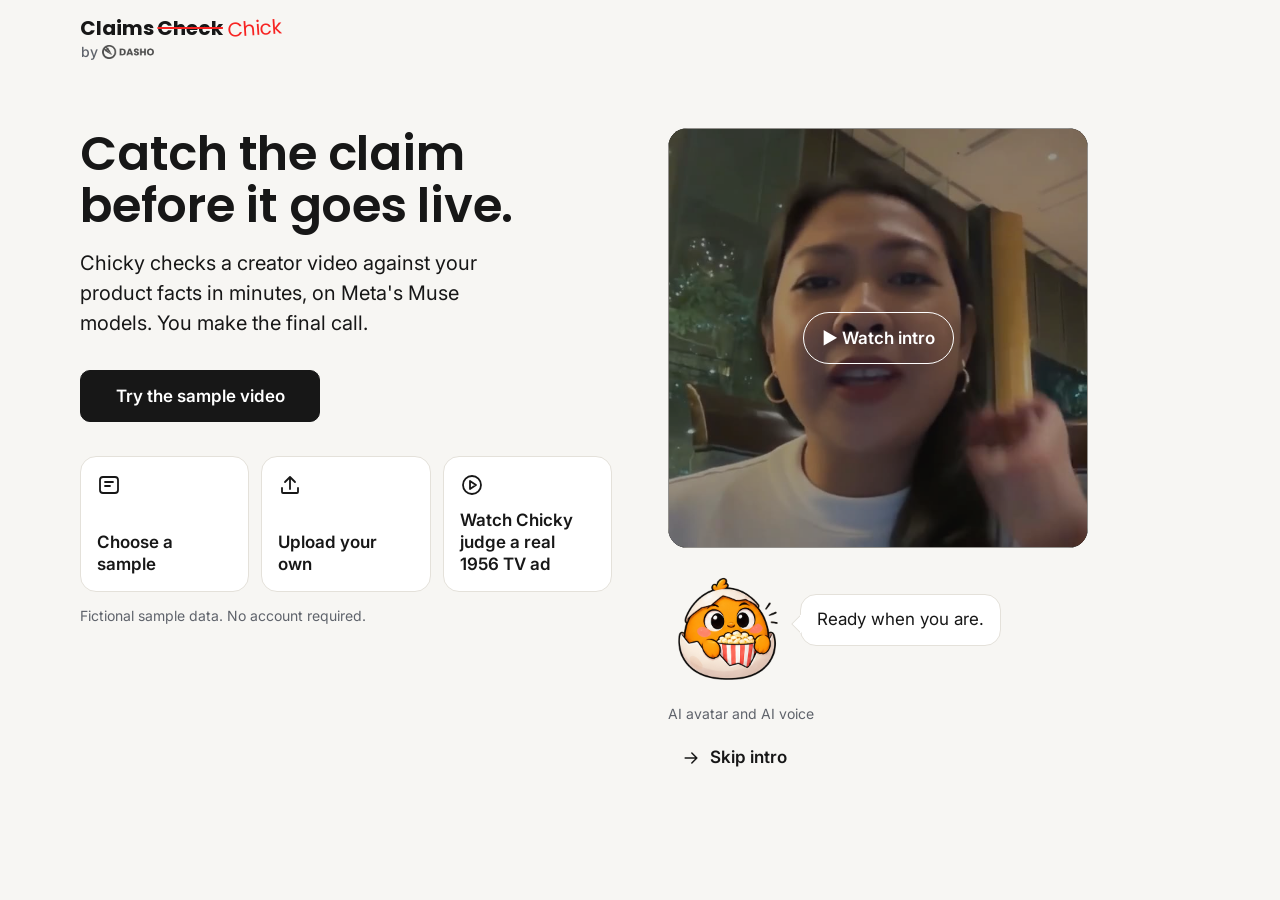
==== static/review.html @ 443e4506 "UI round 7 (trust): per-line Ask for this fix / Keep this line with reason, approve unlocks, disclos" ====
<!doctype html>
<html lang="en">
<head>
<meta charset="utf-8">
<meta name="viewport" content="width=device-width,initial-scale=1">
<link rel="preload" as="image" href="/static/mascot/popcorn.webp">
<link rel="icon" type="image/png" sizes="32x32" href="/static/brand/icon-32.png">
<link rel="apple-touch-icon" sizes="180x180" href="/static/brand/icon-180.png">
<link rel="icon" type="image/png" sizes="512x512" href="/static/brand/icon-512.png">
<link rel="preconnect" href="https://fonts.googleapis.com">
<link rel="preconnect" href="https://fonts.gstatic.com" crossorigin>
<link href="https://fonts.googleapis.com/css2?family=Inter:wght@400;500&family=Poppins:wght@600;700&display=swap" rel="stylesheet">
<script>for (const frame of ['hide-1-jump','hide-2-duck','hide-3-shell','hide-4-peek','prop-magnifier','prop-redcard','prop-facepalm','prop-clipboard','confused','party','stamp-1-windup','stamp-2-slam','popcorn']) { const img = new Image(); img.src = `/static/mascot/${frame}.webp`; }</script>
<title>Claims Check by Dasho</title>
<style>
/*
  Design rules (round 4):
  type 14 / 17 / 22 / 32 / 44 only; paper, ink, blue, red, olive only;
  1px rules are separate elements, never a border on one edge;
  corners 0 to 6px in the legacy shell.
*/
:root{--paper:#F7F6F3;--ink:#171717;--muted:#5F636B;--rule:#E4E1DA;--line:#E4E1DA;--blue:#2f5da8;--red:#F72422;--marker:#F72422;--marker-soft:#FDE8E8;--chick:#FEA214;--chick-soft:#FFF1D6;--pass:#1F8A5B;--pass-soft:#E3F4EC;--olive:#7a8460;--white:#FFFFFF}
*{box-sizing:border-box}
html{-webkit-text-size-adjust:100%}
body{margin:0;background:var(--paper);color:var(--ink);font:400 17px/1.55 Inter,sans-serif;font-variant-numeric:tabular-nums}
h1,h2,h3{font-family:Poppins,sans-serif;font-weight:600;margin:0;letter-spacing:-0.005em}
h1{font-size:34px;line-height:1.1}
h2{font-size:34px;line-height:1.15}
h3{font-size:20px;line-height:1.25}
p{margin:0}
button,input,select,textarea{font:inherit;color:inherit}
.small{font-size:14px}.muted{color:var(--muted)}
.hidden{display:none!important}
.rule{height:1px;background:var(--rule);width:100%}
a,.link{color:var(--blue);background:none;border:0;padding:0;cursor:pointer;text-decoration:underline;text-underline-offset:3px}
.btn{border:1px solid var(--ink);background:var(--ink);color:var(--white);border-radius:12px;padding:8px 20px;cursor:pointer;font-weight:600}
.btn.plain{background:transparent;color:var(--ink)}
.btn.olive{border-color:var(--olive);background:var(--olive)}
.btn:disabled{opacity:.4;cursor:default}
.btn.on{background:var(--olive);border-color:var(--olive);color:var(--white)}
.btn.plain.on{background:var(--ink);border-color:var(--ink)}
input[type=text],textarea,select{width:100%;background:var(--white);border:1px solid var(--rule);border-radius:12px;padding:8px 12px}
input:focus,textarea:focus,select:focus,button:focus-visible{outline:2px solid var(--blue);outline-offset:1px}
label{display:block;font-weight:600;margin-bottom:4px}

.page{max-width:1440px;margin:0 auto;padding:28px 32px 40px}
.masthead{display:flex;align-items:baseline;justify-content:space-between;gap:12px 24px;flex-wrap:wrap}
.masthead .meta{display:flex;gap:20px;align-items:baseline;flex-wrap:wrap}
.status{margin:8px 0 20px}

.grid{display:grid;grid-template-columns:minmax(0,1.2fr) minmax(0,1fr);gap:40px;align-items:start}
.video{position:relative;background:#111;border-radius:16px;overflow:hidden}
.video video{display:block;width:100%;aspect-ratio:var(--ar,16/9);background:#111;object-fit:contain}
.watch-video{position:absolute;z-index:4;inset:0;display:flex;align-items:center;justify-content:center;background:#1119;color:white;font-size:20px}
.lbox{position:absolute;border:2px solid var(--blue);border-radius:12px;opacity:0;transition:opacity .3s;pointer-events:none}
.lbox.on{opacity:1}
.lbox span{position:absolute;left:-2px;bottom:100%;margin-bottom:4px;background:var(--blue);color:var(--white);font-size:14px;padding:1px 8px;border-radius:999px;white-space:nowrap}
.vcol{width:100%;margin:0 auto}
.gallery{display:grid;grid-template-columns:repeat(auto-fill,minmax(160px,1fr));gap:12px}
.gallery figure{margin:0;padding:4px;border:2px solid transparent;border-radius:12px;cursor:pointer}
.gallery figure.on{border-color:var(--blue)}
.gallery img{display:block;width:100%;border-radius:12px}
.gallery figcaption{font-size:14px;color:var(--muted);margin-top:4px}
body.layout-images .m-ruler,body.layout-images #stage{display:none}
.origin{font-size:14px;color:var(--muted)}
.unverified{font-size:14px;color:var(--red);font-weight:600}
body.layout-vertical .grid{grid-template-columns:minmax(0,.4fr) minmax(0,.6fr)}
body.layout-square .grid{grid-template-columns:minmax(0,1fr) minmax(0,1fr)}
body.layout-vertical .vcol,body.layout-square .vcol{max-width:calc(80vh * var(--arn,1.7778))}
.novideo{aspect-ratio:var(--ar,16/9);display:flex;align-items:center;justify-content:center;color:var(--rule);padding:24px;text-align:center}
.watch-layout{display:grid;grid-template-columns:minmax(0,1fr) 230px;gap:36px;align-items:start}
.mascot-name{margin:8px 0 0;font-weight:600;font-size:17px}
.mascot-wrap{position:relative;width:230px;max-width:100%;justify-self:center;text-align:center}
.mascot-wrap .mascot{margin:0 auto}
.mascot{display:block;width:160px;height:160px;object-fit:contain;transform-origin:50% 90%}
.mascot.watching{animation:mascot-bob 2.4s ease-in-out infinite}
.mascot.cur{animation:mascot-lean .65s cubic-bezier(.2,1.5,.4,1) both}
.mascot.worried{animation:mascot-worry .8s ease-in-out both}
.mascot.shocked{animation:mascot-shake .48s ease-in-out both}
.mascot.unsure{animation:mascot-wobble .8s ease-in-out both}
.mascot.happy{animation:mascot-pop .55s cubic-bezier(.2,1.6,.4,1) both}
.mascot.done{animation:mascot-pop .7s cubic-bezier(.2,1.6,.4,1) both}
.mascot.severe{animation:mascot-shell .3s ease-in-out infinite}
@keyframes mascot-bob{50%{transform:translateY(-8px) scale(1.03,.97)}}
@keyframes mascot-lean{0%{transform:translate(0,0) rotate(0) scale(1)}55%{transform:translate(-12px,-8px) rotate(-12deg) scale(1.15,.88)}100%{transform:translate(-7px,-4px) rotate(-8deg) scale(1)}}
@keyframes mascot-worry{0%,100%{transform:scale(1)}35%{transform:scale(1.12,.84) translateY(8px)}65%{transform:scale(.94,1.1) translateY(-5px)}}
@keyframes mascot-shake{0%,100%{transform:translateX(0) rotate(0)}20%{transform:translateX(-13px) rotate(-9deg)}40%{transform:translateX(12px) rotate(8deg)}60%{transform:translateX(-9px) rotate(-6deg)}80%{transform:translateX(6px) rotate(4deg)}}
@keyframes mascot-wobble{0%,100%{transform:rotate(0) scale(1)}25%{transform:rotate(-16deg) scale(1.12,.9)}50%{transform:rotate(13deg) scale(.92,1.1)}75%{transform:rotate(-7deg)}}
@keyframes mascot-pop{0%{transform:scale(.6)}65%{transform:scale(1.15)}100%{transform:scale(1)}}
@keyframes mascot-shell{50%{transform:translateX(5px) rotate(4deg)}}
.bubble{position:static;display:block;width:100%;min-height:76px;margin:0 0 12px;padding:12px 16px;background:var(--white);border:1px solid var(--rule);border-radius:12px;text-align:left;font-size:17px;line-height:24px;cursor:pointer}
.bubble:empty{display:block;visibility:hidden}
.mute{display:block;margin:4px auto 0;padding:0;font-size:14px;background:none;border:0;border-radius:999px;cursor:pointer}
.mascot-caption{font-size:14px;color:var(--muted);margin-top:4px}

/* timecode ruler */
.ruler{position:relative;margin-top:16px;padding-top:36px;user-select:none}
.ticks{position:relative;height:34px;cursor:pointer}
.tick{position:absolute;bottom:0;width:1px;height:8px;background:var(--muted)}
.tick.major{height:14px;background:var(--ink)}
.tick span{position:absolute;bottom:18px;left:0;transform:translateX(-50%);font-size:14px;color:var(--muted)}
.base{position:absolute;left:0;right:0;bottom:0;height:1px;background:var(--ink)}
.pin{position:absolute;top:0;z-index:2;transform:translateX(-50%);display:flex;flex-direction:column;align-items:center;background:none;border:0;padding:0;cursor:pointer}
.pin b{width:24px;height:24px;border-radius:12px;background:var(--blue);color:var(--white);font-size:14px;font-weight:600;display:flex;align-items:center;justify-content:center}
.pin i{width:1px;height:44px;background:var(--blue)}
.pin.red b{background:var(--red)}.pin.red i{background:var(--red)}
.pin.drop{animation:drop .45s ease-out}
@keyframes drop{from{transform:translate(-50%,-18px);opacity:0}to{transform:translate(-50%,0);opacity:1}}
.playhead{position:absolute;top:30px;bottom:0;width:1px;background:var(--ink);pointer-events:none;left:0}
.art{display:block;width:100%;height:54px;object-fit:fill;margin-top:8px;border-radius:12px}
.art.wave{height:40px;margin-top:4px;opacity:.85}

/* event log */
.log{margin-top:36px}
.log h2{font-size:20px;margin-bottom:12px;font-family:Poppins,sans-serif}
.logrow{display:grid;grid-template-columns:72px minmax(0,190px) minmax(0,1fr);gap:16px;padding:8px 0;align-items:baseline}
.logrow.head{color:var(--muted);font-size:14px;padding-top:0}
.logrow .tc{font-variant-numeric:tabular-nums}
.logrow.new{animation:fade .35s ease}
.logrow .guard{color:var(--muted);font-size:14px}
@keyframes fade{from{opacity:0}to{opacity:1}}

/* notes */
.notes h2{margin-bottom:16px}
.note{display:grid;grid-template-columns:34px 64px minmax(0,1fr);gap:4px 12px;padding:20px 0;animation:fade .35s ease}
.note .n{font-family:Poppins,sans-serif;font-size:20px;line-height:1.25}
.note .tc{padding-top:4px}
.note .body{display:flex;flex-direction:column;gap:8px;min-width:0}
.quote{font-family:Poppins,sans-serif;font-size:20px;line-height:1.35}
.label{font-weight:600}
.issue{color:var(--ink)}
.ok-line{color:var(--muted)}
.revs{display:flex;flex-direction:column;gap:12px;margin-top:4px}
.rev .head{font-size:14px;color:var(--muted)}
.struck{color:var(--red);text-decoration:line-through;text-decoration-thickness:1.5px}
.why{font-size:14px;color:var(--red)}
.suggested{display:inline;text-decoration:underline;text-decoration-skip-ink:none;text-decoration-color:var(--olive);text-decoration-thickness:2px;text-underline-offset:5px}
.suggested-tag{font-size:14px;color:var(--olive);font-weight:600;margin-left:12px;white-space:nowrap}
.rev.swap{animation:swap .6s ease}
@keyframes swap{from{opacity:0;transform:translateY(-8px)}to{opacity:1;transform:none}}
.struck.turn{animation:turnred .6s ease}
@keyframes turnred{from{color:var(--ink);text-decoration-color:transparent}to{color:var(--red)}}
.source{font-size:14px;color:var(--muted)}
.source b{color:var(--ink);font-weight:600}
.decide{display:flex;gap:12px;align-items:center;flex-wrap:wrap;margin-top:4px}
.decided{font-size:14px;color:var(--muted)}
.note{position:relative}
.stamp-imprint{position:static;display:block;width:max-content;margin:8px 0 12px 4px;color:var(--marker);font:600 20px/1 Inter,sans-serif;letter-spacing:2px;transform:rotate(-8deg);filter:url(#ink-edge);pointer-events:none}
.stamp-imprint.pop{animation:stamp-land .34s cubic-bezier(.2,1.4,.5,1) both}
@keyframes stamp-land{from{opacity:0;transform:rotate(-8deg) scale(1.45)}to{opacity:1;transform:rotate(-8deg) scale(1)}}
.page.stamp-shake{animation:page-shake .22s ease-out}
@keyframes page-shake{25%{transform:translateX(-3px)}55%{transform:translateX(3px)}80%{transform:translateX(-1px)}}
.approve{position:relative}
.approval-imprint{position:absolute;z-index:3;left:50%;top:50%;transform:translate(-50%,-50%) rotate(-8deg);color:var(--marker);border:3px solid var(--marker);padding:8px 16px;font:700 34px/1.15 Poppins,sans-serif;letter-spacing:3px;filter:url(#ink-edge);pointer-events:none;white-space:nowrap}
.approval-imprint.pop{animation:stamp-land .34s cubic-bezier(.2,1.4,.5,1) both}
.stamp-redcard{animation:mascot-pop .35s ease-out}
@media(prefers-reduced-motion:reduce){.stamp-imprint.pop,.approval-imprint.pop,.page.stamp-shake{animation:none}}

/* approve */
.approve{margin-top:32px;display:grid;grid-template-columns:auto minmax(0,320px) auto minmax(0,1fr);gap:16px;align-items:center}
.approve h3{white-space:nowrap}

/* setup */
.setup{margin-bottom:28px}
.entry{max-width:720px;margin:10vh auto 0;text-align:left}
.entry h1{font-size:34px;line-height:1.12;max-width:560px}
.entry p{max-width:560px;margin:16px 0;color:var(--muted)}
.entry-actions{display:flex;gap:20px;align-items:center;flex-wrap:wrap;margin-top:28px}
.entry .btn{min-height:52px;background:var(--ink);color:#fff;border-color:var(--ink);border-radius:10px;padding:12px 24px}
.sample-list{display:grid;gap:12px;margin:24px 0}
.sample-option{display:flex;justify-content:space-between;gap:12px;align-items:center;text-align:left;padding:16px 16px;background:#fff;border:1px solid var(--line);border-radius:12px;cursor:pointer}
.sample-option[aria-pressed="true"]{border-color:var(--ink)}
.facts{max-width:720px;margin:8vh auto 0}
.facts ul{padding-left:24px;line-height:1.7}
.facts li{margin:8px 0}
.quiet{background:none;border:0;padding:8px 0;text-decoration:underline;cursor:pointer;color:var(--ink)}
body.entry-mode .grid,body.entry-mode #approve-bar,body.entry-mode>.page>.rule{display:none}
body.entry-mode .details{display:none}
@media(max-width:980px){.entry,.facts{margin:6vh auto 0}.entry h1{font-size:34px}}
.setup-grid{display:grid;grid-template-columns:1fr 1fr;gap:12px 20px;margin-top:16px}
.full{grid-column:1/-1}

@media (max-width:980px){
  .page{padding:20px 16px 32px}
  h1{font-size:34px}
  h2{font-size:20px}
  .grid{grid-template-columns:1fr;gap:28px}
  .left,.right{display:contents}
  .m-video{order:1}.m-ruler{order:2}.m-notes{order:3}.m-log{order:4}
  .vcol{display:contents}
  .watch-layout{display:flex;flex-direction:column;gap:8px}
  .mascot-wrap{order:0;width:120px;height:auto}
  .mascot{width:120px;height:120px;margin:auto}
  #stage{order:1;width:100%}
  .mascot-wrap{width:100%;display:grid;grid-template-columns:156px minmax(0,360px);justify-content:start;padding-left:20px;column-gap:16px;align-items:center;text-align:center}
  .mascot-wrap>*{grid-column:1}
  .mascot-wrap .bubble{grid-column:2;grid-row:1 / span 4;margin:0;align-self:center}
  body.layout-vertical .m-video,body.layout-vertical .m-ruler{width:100%;max-width:calc(68vh * var(--arn,1.7778));margin:0 auto}
  .grid{display:flex;flex-direction:column}
  .log{margin-top:0}
  .logrow{grid-template-columns:54px minmax(0,1fr);gap:4px 12px}
  .logrow .detail{grid-column:2}
  .logrow.head{display:none}
  .note{grid-template-columns:28px 52px minmax(0,1fr)}
  .note .body{grid-column:1/-1}
  .quote{font-size:20px}
  .approve{grid-template-columns:1fr}
  .setup-grid{grid-template-columns:1fr}
}
@media (prefers-reduced-motion:reduce){*,*::before,*::after{animation:none!important;transition:none!important}}

/* v4 layout pass (screenshot-verified): DESIGN.md single column, claim stage balance, details only where useful */
#sample-picker:not(.hidden),#facts-screen:not(.hidden){display:block!important;max-width:720px;margin:56px auto 0;grid-template-columns:none!important}
#sample-picker h2,#facts-screen h2{font-size:34px;line-height:1.15;margin:0 0 8px}
#sample-picker>p,#facts-screen>p{font-size:17px;color:var(--muted);margin:0 0 8px}
#sample-picker .sample-list{margin:24px 0}
#sample-picker .entry-actions{display:block!important;margin-top:24px}
#load-sample,#start-check{width:100%;min-height:56px}
#facts-list{margin:16px 0 24px;padding-left:20px;font-size:17px;line-height:1.6}
body:has(#sample-picker:not(.hidden)) #details,body:has(#facts-screen:not(.hidden)) #details,body:has(#welcome:not(.hidden)) #details,body:has(#setup:not(.hidden)) #details{display:none!important}
.claim-stage{grid-template-columns:minmax(0,1.15fr) minmax(0,1fr)!important;gap:40px;max-width:1120px;margin:0 auto}
.claim-stage-content{display:flex;flex-direction:column;align-items:flex-start;gap:12px}
.claim-stage-content #claim-content{width:100%}
.claim-stage-content #details-claim{order:9;margin-top:8px}
.claim-stage-content .stage-actions{order:8}
</style>
<style>
/* Staged review screens */
.flow-screen{max-width:1120px;margin:32px auto 0;min-height:0;font-size:17px;line-height:1.5}
.masthead h1{font-family:Inter,sans-serif;font-size:20px;line-height:1.25;font-weight:700}
.masthead{height:72px;align-items:center}.brand{display:flex;align-items:center;gap:8px;white-space:nowrap}.brand-name{display:flex;align-items:center;gap:4px}.brand-check{text-decoration:line-through;text-decoration-color:var(--flagged);text-decoration-thickness:2px}.brand-chick{font:20px Poppins,sans-serif;color:var(--flagged);display:inline-block;transform:rotate(-4deg)}.brand-byline{font:500 14px/1.4 Inter,sans-serif;color:var(--muted)}
.status{display:none}
.flow-screen h2{font-size:34px;line-height:1.1;margin:0 0 16px}
.flow-screen h3{font-size:20px}.flow-screen .verdict{font-size:48px;font-weight:700;line-height:1.05;max-width:800px}
.flow-screen .quote{font-size:26px;line-height:1.3;margin:16px 0}
.flow-screen .small,.flow-screen label{font-size:14px}
.flow-screen .primary-action,.entry>.btn{min-height:52px;border-radius:12px;margin-top:24px}
.flow-screen .live-step{padding:12px 16px;border:1px solid var(--rule);border-radius:12px;background:var(--white)}
.checking-layout{display:grid;grid-template-columns:minmax(0,1fr) 190px;gap:32px;align-items:start}
.checking-main{min-width:0}.flow-video{max-width:none;margin:16px 0}
.flow-mascot{display:flex;align-items:center;gap:12px;margin:20px 0}.flow-mascot img{width:88px;height:88px;object-fit:contain;flex:none}
.checking-mascot{display:flex;align-items:center;flex-direction:column;gap:8px;min-width:0}
.checking-mascot img{width:112px;height:112px;object-fit:contain}
#flow:not(.hidden)~.details .mascot-wrap{display:none}
.flow-reaction{display:block;max-width:100%;padding:12px 16px;background:var(--white);border:1px solid var(--rule);border-radius:12px;margin:0!important;font-size:17px;line-height:1.35}
.disclosure-proof{display:grid;grid-template-columns:minmax(0,1fr) auto;gap:12px 24px;align-items:center}
.disclosure-proof #disclosure-copy{grid-column:1}
.disclosure-proof #replay-disclosure{grid-column:1;justify-self:start}
.disclosure-proof .flow-stamp{grid-column:2;grid-row:1 / span 2;align-self:center;margin:0 8px}
.entry{max-width:1120px;margin:40px auto 0;text-align:left;display:grid;grid-template-columns:minmax(0,1.05fr) minmax(0,.95fr);grid-template-areas:"copy preview" "actions preview";align-items:center;column-gap:clamp(32px,6vw,88px);row-gap:24px}
.entry>div:first-child{grid-area:copy}
.welcome-logo{display:block;width:160px;max-width:100%;height:auto;margin:0 0 16px}
.entry h1{grid-area:copy;font-size:48px;line-height:1.08;max-width:12ch;margin:16px 0}
.entry p{font-size:20px;max-width:540px;margin:12px 0;color:var(--ink)}
.entry .small{font-size:17px;color:var(--muted)}
.welcome-chicky{display:block;width:120px;height:120px;object-fit:contain;margin:8px 0 0}
.welcome-bubble{display:table!important;padding:12px 16px;background:var(--white);border:1px solid var(--rule);border-radius:12px;margin:0 0 16px!important}
.welcome-preview{grid-area:preview;min-width:0}.welcome-preview .flow-video{margin:0}.welcome-preview .mascot-wrap{width:auto;display:flex;align-items:center;gap:12px;margin-top:12px}
.welcome-preview video{display:block;width:100%;aspect-ratio:16/9;object-fit:cover;border:1px solid var(--rule);border-radius:16px;background:#111}
.welcome-preview .mascot{width:92px;height:92px;flex:none}.welcome-preview .bubble{min-height:0;width:auto;margin:0}
.entry-actions{grid-area:actions;display:flex;gap:16px;align-items:center;flex-wrap:wrap;margin-top:8px}
.welcome-links{display:flex;justify-content:flex-start;gap:20px;flex-wrap:wrap;margin-top:16px}
.welcome-links .quiet{font-size:17px}.flow-screen>.primary-action{display:block;width:auto;min-width:200px;margin-left:0}
.stage-actions{display:flex;align-items:center;gap:16px;flex-wrap:wrap;margin-top:24px;padding:12px 0 calc(12px + env(safe-area-inset-bottom))}
.stage-actions .primary-action{flex:none;min-width:200px;width:auto;margin-top:0}
.source-panel{margin-top:16px;padding:16px;border:1px solid var(--rule);border-radius:12px;background:var(--white)}
.claim-stage{display:grid;grid-template-columns:minmax(0,.9fr) minmax(0,1.1fr);gap:32px;align-items:start}
.play-time{font-size:14px;padding:4px 12px;border:1px solid var(--rule);border-radius:999px;background:var(--white);cursor:pointer}
.claim-label{font-size:14px!important;color:var(--muted);margin:16px 0 0!important}
.suggested{background:var(--pass-soft);padding:2px 5px;text-decoration:none;border-radius:3px}
.result-reveal{animation:result-reveal 280ms ease-out both}
@keyframes result-reveal{from{opacity:0;transform:translateY(10px)}to{opacity:1;transform:none}}
.result-count-chip{display:inline-block;margin-top:8px;padding:4px 12px;border:1px solid var(--rule);border-radius:999px;background:var(--white);opacity:0;animation:fade .2s ease 150ms forwards}
.claim-stage-media{min-width:0}.claim-stage-content{min-width:0}.claim-stage-content .flow-video{margin:0 0 16px}
.disclosure-proof,.decision-card,.result-card{margin:20px 0;padding:24px;border:1px solid var(--rule);border-radius:16px;background:var(--white)}
.flow-stamp{display:inline-flex;margin:16px 0;color:var(--olive);border:2px solid currentColor;border-radius:6px;padding:8px 12px;font-size:17px;font-weight:700;letter-spacing:.08em;transform:rotate(-5deg)}
#approval-imprint-flow{position:static;transform:rotate(-6deg);margin:20px 0;border:3px solid var(--marker);padding:8px 16px;font-size:34px;filter:none}
@media(max-width:760px){.page{padding:20px 20px calc(24px + env(safe-area-inset-bottom))}.brand{align-items:flex-start;flex-direction:column;gap:0}.masthead{height:72px}.flow-screen{margin:0 auto;max-width:100%;padding-bottom:20px}.entry{margin:0 auto;display:flex;flex-direction:column;align-items:stretch;gap:20px}.entry>div:first-child{display:contents}.welcome-logo{order:0;margin:0 auto;width:160px}.entry h1{font-size:34px;max-width:13ch;margin:8px 0;order:2}.entry>div:first-child>.small{order:1}.entry>div:first-child>p:not(.small){order:3}.welcome-preview{order:0;display:contents}.welcome-preview>.flow-video{display:none}.welcome-preview>.flow-mascot{order:1;justify-content:center;width:100%}.welcome-preview>.flow-mascot img{display:none}.welcome-preview>.small{display:none}.entry-actions{display:flex;flex-direction:column;align-items:stretch;order:4}.entry>.btn,.flow-screen .primary-action{width:100%;min-height:52px}.checking-layout,.claim-stage{grid-template-columns:minmax(0,1fr);gap:20px}.checking-layout>.flow-video{grid-row:1}.checking-mascot{grid-row:2;display:flex;flex-direction:row;align-items:center;justify-content:flex-start}.checking-mascot img{width:72px;height:72px;flex:none}.checking-main{display:contents}#live-steps{grid-row:3}.disclosure-proof{grid-template-columns:1fr}.disclosure-proof #disclosure-copy,.disclosure-proof #replay-disclosure,.disclosure-proof .flow-stamp{grid-column:1;grid-row:auto}.disclosure-proof .flow-stamp{justify-self:start;margin:8px 0}.flow-screen .verdict{font-size:34px}.flow-screen .quote{font-size:20px}.stage-actions{position:static;margin:20px 0 0;padding:12px 0}.stage-actions .primary-action{width:100%;min-width:0}.flow-video{margin:12px 0}.flow-mascot img{width:72px;height:72px}}
@media(prefers-reduced-motion:reduce){.flow-screen,.welcome-chicky,.flow-mascot img{animation:none!important;transition:none!important}}
</style>
<link rel="stylesheet" href="/static/design-system.css">
<style>
:root{--paper:#F7F6F3;--ink:#171717;--muted:#5F636B;--rule:#E4E1DA;--white:#fff}
body{font:400 17px/1.55 Inter,sans-serif}h1,h2,h3,.masthead h1{font-family:Poppins,sans-serif;font-weight:700}
.flow-screen,.entry,.facts,.setup{max-width:720px;margin:32px auto 0}.entry{grid-template-columns:minmax(0,1fr) minmax(0,1fr);grid-template-areas:"copy preview" "actions preview"}
.flow-screen h2,.entry h2,.facts h2{font-size:34px;line-height:1.15}.flow-screen h3,.facts h3{font-size:26px}.entry h1{font-size:48px}.flow-screen .verdict{font-size:34px;line-height:1.15;max-width:100%}
body,.flow-screen,.flow-screen p,.entry p,.facts p{font-size:17px}.small,.flow-screen .small,.flow-screen label,.entry .small{font-size:14px;line-height:1.4}
.claim-stage{grid-template-columns:minmax(0,7fr) minmax(0,5fr);gap:24px}.flow-mascot img,.welcome-chicky{width:160px;height:160px}.welcome-preview .mascot-wrap{position:relative;align-items:flex-end;margin-top:-40px;padding-left:92px}.welcome-preview .mascot-wrap .mascot{position:absolute;left:0;bottom:0;width:160px;height:160px;z-index:1}.welcome-preview .mascot-wrap .bubble{margin-left:72px}
.flow-reaction,.bubble,.welcome-bubble{font-size:17px;line-height:1.5;min-width:180px;white-space:normal;overflow-wrap:normal;position:relative}.bubble:after,.flow-reaction:after,.welcome-bubble:after{content:"";position:absolute;left:-8px;top:22px;width:14px;height:14px;background:#fff;border:0;clip-path:polygon(0 0,100% 0,100% 100%);transform:rotate(45deg)}
.btn{min-height:56px;border-radius:999px}.btn.secondary{background:#fff;color:var(--ink);border:1.5px solid var(--ink)}a,.link,.quiet,.suggested{text-decoration:none}.result-count-chip,.chip,.play-time{font-size:14px}
.stage-actions #human-changes{order:0}.stage-actions #human-approve{order:1}#details>summary{width:max-content;min-height:44px;margin:16px auto;color:var(--muted);font-size:14px;cursor:pointer}
input:focus,textarea:focus,select:focus,button:focus-visible{outline:3px solid #FEA214;outline-offset:2px}
@media(max-width:760px){.flow-screen,.entry,.facts,.setup{max-width:100%;margin:0 auto}.entry{display:flex}.entry h1{font-size:34px}.welcome-preview>.flow-video{display:block}.welcome-preview>.flow-mascot{justify-content:flex-start}.welcome-preview>.flow-mascot img{display:block}.welcome-preview .mascot-wrap{margin-top:0;padding-left:0;align-items:center}.welcome-preview .mascot-wrap .mascot{position:static;width:112px;height:112px}.welcome-preview .mascot-wrap .bubble{margin-left:0}.welcome-chicky,.flow-mascot img{width:112px;height:112px}.claim-stage,.checking-layout{grid-template-columns:minmax(0,1fr)}.stage-actions{display:grid;grid-template-columns:1fr}.stage-actions button{width:100%;min-width:0}.page{padding-left:16px;padding-right:16px}}

#welcome:not(.hidden){display:grid!important;grid-template-columns:minmax(0,1fr) minmax(0,1fr);grid-template-areas:"copy preview" "actions preview";gap:24px 56px;max-width:1120px;margin:56px auto 0;align-items:start}
#welcome .welcome-copy{grid-area:copy}#welcome .welcome-preview{grid-area:preview}#welcome .entry-actions{grid-area:actions}
#welcome h1{font-size:48px;line-height:1.08;margin:0 0 16px;max-width:14ch}
#welcome .welcome-copy p:not(.small){font-size:20px;line-height:1.5;max-width:34ch}
.welcome-links{display:grid!important;grid-template-columns:repeat(3,minmax(0,1fr));gap:12px;margin-top:20px}
.welcome-links .option-tile{display:flex;flex-direction:column;align-items:flex-start;justify-content:space-between;gap:12px;min-height:104px;padding:16px;text-align:left;font-size:14px;font-weight:600;line-height:1.3;border:1px solid var(--line,#E4E1DA);border-radius:16px;background:#fff;cursor:pointer}
.welcome-links .option-tile:hover{border-color:#171717}
.welcome-links .option-tile svg{width:24px;height:24px}
.welcome-links #intro-watch{grid-column:1/-1;justify-self:start}
@media(max-width:760px){#welcome:not(.hidden){grid-template-columns:minmax(0,1fr);grid-template-areas:"copy" "preview" "actions";gap:20px;margin-top:24px}#welcome h1{font-size:34px}.welcome-links{grid-template-columns:minmax(0,1fr)}.welcome-links .option-tile{flex-direction:row;align-items:center;justify-content:flex-start;min-height:56px}}

#claim-screen:not(.hidden){max-width:1120px!important}
.claim-stage{grid-template-columns:minmax(0,7fr) minmax(0,5fr)!important;gap:48px!important}
.claim-stage-content .quote,#claim-content .quote{font-size:20px!important;font-weight:600!important;line-height:1.4!important}
#welcome h1,.flow-screen h2,#sample-picker h2,#facts-screen h2{text-wrap:balance}
#welcome .welcome-preview{position:relative;display:flex!important;flex-direction:column;align-items:flex-start;gap:16px}
#welcome.intro-mode #welcome-video{width:420px;max-width:100%;aspect-ratio:1/1;height:auto!important;border-radius:20px;overflow:hidden;background:#171717}
#welcome #intro-video{width:100%!important;height:100%!important;object-fit:cover}
#welcome .intro-mascot{position:static!important;display:flex!important;flex-direction:row!important;align-items:center;gap:12px;margin:0!important;padding:0!important;transform:none!important}
#welcome .intro-mascot .mascot{position:static!important;width:120px!important;height:120px!important}
#welcome .intro-mascot .bubble{margin:0!important}
#welcome:not(.intro-mode) .welcome-preview{align-self:center;align-items:center;justify-content:center;min-height:320px}
#welcome:not(.intro-mode) .intro-mascot .mascot{width:180px!important;height:180px!important}
.welcome-links .option-tile{font-size:17px!important;min-height:112px!important}
#facts-screen #start-check+p{margin-top:12px}
@media(max-width:760px){#welcome.intro-mode #welcome-video{width:100%}#welcome:not(.intro-mode) .welcome-preview{min-height:0}#welcome .intro-mascot .mascot,#welcome:not(.intro-mode) .intro-mascot .mascot{width:112px!important;height:112px!important}.claim-stage{grid-template-columns:minmax(0,1fr)!important;gap:24px!important}}

#welcome:not(.hidden){grid-template-rows:auto 1fr;align-content:start}
#welcome .entry-actions{align-self:start;margin-top:8px}
#welcome .welcome-preview>*{margin-top:0!important;margin-bottom:0!important}
#welcome .welcome-preview{gap:12px!important}

#checking-screen:not(.hidden){max-width:1120px!important}
.checking-layout{grid-template-columns:minmax(0,1fr) 300px!important;gap:40px!important;align-items:start}
.checking-layout .mascot-wrap,.checking-layout .checking-mascot{display:flex!important;flex-direction:column!important;align-items:flex-start!important;gap:12px;position:static!important}
.checking-layout .bubble{min-width:180px;max-width:280px;white-space:normal}
#live-steps{grid-column:1/-1}
.chip,.count-chip,#result-counts span{font-size:14px!important}
@media(max-width:760px){.checking-layout{grid-template-columns:minmax(0,1fr)!important}.checking-layout .mascot-wrap,.checking-layout .checking-mascot{flex-direction:row!important;align-items:center!important}}

#play-claim,.play-time{min-height:44px;padding:0 16px;display:inline-flex;align-items:center}

.masthead{display:flex!important;flex-wrap:nowrap!important;align-items:center!important;justify-content:space-between!important;height:auto!important;min-height:72px;gap:12px!important}
.masthead .brand{display:flex!important;flex-direction:row!important;align-items:center!important;flex-wrap:nowrap!important;gap:8px!important;margin:0;min-width:0}
.masthead .brand-byline{display:inline-flex!important;align-items:center;gap:4px;white-space:nowrap}
.masthead #new-check{position:static!important;flex:none;min-height:44px}
@media(max-width:760px){.masthead .brand-name{font-size:17px}.masthead .brand-byline{font-size:14px}.masthead .brand-dasho{width:44px;height:auto}}



.masthead .brand{flex-direction:column!important;align-items:flex-start!important;gap:2px!important}
.masthead .brand-byline{font-size:14px;line-height:1;color:var(--muted,#5F636B);padding-left:1px}
.masthead #new-check{display:inline-flex;align-items:center;justify-content:center;padding:0 20px!important;font-size:14px!important;font-weight:600}

#result-card:not(.hidden){display:grid;grid-template-columns:240px minmax(0,1fr);gap:24px;align-items:start;background:#fff;border:1px solid var(--line);border-radius:20px;padding:20px;margin:16px 0 24px}
#result-thumb{width:240px;height:135px;border-radius:12px;display:block}
.flag-list{list-style:none;margin:8px 0 0;padding:0;display:grid;gap:12px}
.flag-list li{display:flex;gap:12px;align-items:baseline;font-size:17px;line-height:1.4}
.flag-time{font-size:14px;font-weight:600;color:var(--muted);min-width:44px}
.flag-quote{color:var(--marker);text-decoration:line-through;text-decoration-thickness:2px}
.claim-reason{font-size:17px;line-height:1.5;margin:0 0 8px}
.claim-label{font-size:14px!important;font-weight:600;color:var(--muted);margin:12px 0 4px!important}
#done-screen #share-verdict{margin-top:12px}
.checking-layout{grid-template-columns:minmax(0,1fr) 300px!important;grid-template-rows:auto 1fr}
.checking-layout>#flow-video{grid-column:1;grid-row:1/3}
.checking-layout>.mascot-wrap{grid-column:2;grid-row:1}
.checking-layout>#live-steps{grid-column:2!important;grid-row:2;align-self:start}
@media(max-width:760px){#result-card:not(.hidden){grid-template-columns:minmax(0,1fr)}#result-thumb{width:100%;height:auto;aspect-ratio:16/9}.checking-layout>#flow-video,.checking-layout>.mascot-wrap,.checking-layout>#live-steps{grid-column:1!important;grid-row:auto!important}}

/* round 5: hierarchy + rhythm */
.flow-screen h2,#sample-picker h2,#facts-screen h2{font-size:48px!important;line-height:1.08!important;letter-spacing:-0.01em;margin:0 0 12px!important}
.flow-screen>p:not(.small):not(.claim-label),.flow-screen .lead,#done-copy,#decision-summary,#sample-picker>p,#facts-screen>p{font-size:20px!important;line-height:1.5!important;color:var(--muted)!important;margin:0 0 32px!important;max-width:34ch}
.flow-screen{padding-top:24px}
.flow-screen .flow-mascot{display:flex!important;align-items:center;gap:20px;background:var(--chick-soft);border-radius:24px;padding:20px 24px;margin:0 0 32px!important;width:100%;box-sizing:border-box}
.flow-screen .flow-mascot img{width:120px!important;height:120px!important;flex:none}
.flow-screen .flow-reaction{font-size:20px!important;font-weight:600;color:var(--ink);background:#fff;border-radius:18px;padding:16px 20px;margin:0;position:relative}
.flow-screen .flow-reaction::before{content:"";position:absolute;left:-8px;top:50%;width:16px;height:16px;background:#fff;transform:translateY(-50%) rotate(45deg)}
.flow-screen .primary-action,.flow-screen .stage-actions{margin-top:8px}
.done-lines{list-style:none;padding:0;margin:0 0 32px;display:grid;gap:12px}
.done-lines li{display:grid;gap:8px;background:#fff;border:1px solid var(--line);border-radius:16px;padding:16px 20px}
.dl-old{font-size:14px;color:var(--marker);text-decoration:line-through}
.dl-new{font-size:17px;font-weight:600;color:var(--pass)}
#done-screen .primary-action,#done-screen #share-verdict{width:100%;max-width:420px}
#decision-screen label{font-size:14px;font-weight:600;color:var(--muted);display:block;margin:0 0 8px}
#decision-screen #flow-reviewer{margin-bottom:24px}
.claim-stage .flow-mascot{margin-top:24px!important}
@media(max-width:760px){.flow-screen h2,#sample-picker h2,#facts-screen h2{font-size:34px!important}.flow-screen>p:not(.small):not(.claim-label),.flow-screen .lead,#done-copy,#decision-summary{font-size:17px!important;margin-bottom:24px!important}.flow-screen .flow-mascot{padding:16px;gap:16px}.flow-screen .flow-mascot img{width:88px!important;height:88px!important}.flow-screen .flow-reaction{font-size:17px!important}}

/* round 6: one host position, quieter density */
#results-screen:not(.hidden),#disclosure-screen:not(.hidden),#decision-screen:not(.hidden),#done-screen:not(.hidden){display:flex!important;flex-direction:column;align-items:stretch}
#results-screen .flow-mascot,#disclosure-screen .flow-mascot,#decision-screen .flow-mascot,#done-screen .flow-mascot{order:-1}
#results-screen #review-time{order:0;margin:-20px 0 24px!important;font-size:14px}
#decision-block,#decision-screen .small{letter-spacing:normal!important;text-transform:none!important;font-size:14px!important;color:var(--muted)!important;margin-top:12px}
.flag-quote{display:-webkit-box;-webkit-line-clamp:2;-webkit-box-orient:vertical;overflow:hidden}
.dl-old,.dl-new{display:-webkit-box;-webkit-line-clamp:2;-webkit-box-orient:vertical;overflow:hidden}
.dl-more{background:transparent!important;border:0!important;padding:4px 2px!important;font-size:14px;color:var(--muted)}
.flow-screen .primary-action,.flow-screen .stage-actions .btn{min-height:56px;border-radius:999px;font-size:17px}
#done-screen .confetti{pointer-events:none}
@media(max-width:760px){.claim-stage .flow-mascot{display:none!important}.claim-stage{gap:16px!important}#result-card:not(.hidden){padding:16px;gap:16px}}

@media(max-width:760px){
 .flow-screen .primary-action,.flow-screen>.stage-actions,.claim-stage-content .stage-actions,#done-screen #check-another{position:sticky;bottom:12px;z-index:5}
 .flow-screen .primary-action,#done-screen #check-another{outline:12px solid var(--paper)}
 .claim-stage-content .stage-actions{background:var(--paper);padding:8px 0 4px;outline:12px solid var(--paper)}
 #result-card:not(.hidden){grid-template-columns:112px minmax(0,1fr)}#result-thumb{width:112px;height:auto;aspect-ratio:4/3;object-fit:cover}
}

@media(max-width:760px){#result-card:not(.hidden){grid-template-columns:minmax(0,1fr)!important}#result-thumb{display:none!important}}
#review-time{letter-spacing:normal!important;text-transform:none!important}

.checking-layout::after{grid-column:1!important;grid-row:3!important;margin-top:4px}
@media(max-width:760px){.checking-layout::after{grid-row:auto!important}}

@media(max-width:760px){.checking-layout{grid-template-columns:minmax(0,1fr)!important;grid-template-rows:none!important}.checking-layout>#flow-video{order:1}.checking-layout::after{order:2}.checking-layout>.mascot-wrap{order:3}.checking-layout>#live-steps{order:4}}

#run-label{letter-spacing:normal!important;text-transform:none!important;font-size:14px!important}

/* round 7: trust + flow */
.risky{display:inline-block;font-size:14px;font-weight:600;color:#fff;background:var(--marker);border-radius:999px;padding:2px 12px;margin-right:8px;line-height:1.4}
.quote.said{text-decoration:none!important;color:var(--ink)!important}
.flag-quote,.dl-old{text-decoration:none!important;color:var(--ink)!important}
.flag-body{display:grid;gap:2px}.flag-where{font-size:14px;font-weight:600;color:var(--marker)}
.dl-where{font-size:14px;font-weight:600;color:var(--muted);display:flex;align-items:center}
.dl-old,.dl-new{display:block!important;-webkit-line-clamp:unset!important;overflow:visible!important}
.dl-new{font-size:17px;font-weight:600;color:var(--pass)}
.keep-box:not(.hidden){display:grid;gap:8px;width:100%;margin:8px 0 12px}
.keep-box label{font-size:14px;font-weight:600;color:var(--muted)}
.keep-box input{min-height:48px;border:1px solid var(--line);border-radius:14px;padding:0 16px;font-size:17px}
.decided{font-size:14px;color:var(--pass);font-weight:600}
.disc-fix{display:block;margin-top:12px;font-size:17px;color:var(--ink)}
#disclosure-copy{font-size:17px!important;color:var(--ink)!important;max-width:none!important}
.claim-stage-content .stage-actions{display:flex;flex-wrap:wrap;gap:12px}
#done-screen .btn{width:100%;max-width:420px}

.claim-stage-content .keep-box{order:7;width:100%!important;align-self:stretch}
.claim-stage-content .keep-box input{width:100%;box-sizing:border-box}
#decision-screen .stage-actions .btn:disabled{opacity:.45}
@media(max-width:760px){#done-screen #check-another{position:static!important;outline:0!important}#done-screen #copy-request{position:sticky;bottom:12px;z-index:5;outline:12px solid var(--paper)}}

@media(max-width:760px){
 .claim-stage-content .stage-actions{width:100%!important;align-self:stretch;display:grid!important;grid-template-columns:1fr 1fr;gap:12px!important;background:var(--paper);padding:12px 0 8px!important;outline:12px solid var(--paper)}
 .claim-stage-content .stage-actions .btn{width:100%;min-width:0;padding:0 12px!important;font-size:17px}
 .claim-stage-content .stage-actions #back-claim{grid-column:1/-1;min-height:44px}
 .claim-stage-content{padding-bottom:8px}
}

@media(min-width:900px){
 #results-screen:not(.hidden){display:grid!important;grid-template-columns:minmax(0,1fr) minmax(0,1.15fr);column-gap:48px;align-content:start;max-width:1120px!important}
 #results-screen>*{grid-column:1}
 #results-screen>#result-card{grid-column:2;grid-row:1 / span 7;margin:0!important;align-self:start}
 #results-screen>.flow-mascot{grid-row:1}
 #results-screen #result-card:not(.hidden){grid-template-columns:minmax(0,1fr);}
 #results-screen #result-thumb{width:100%;height:auto;aspect-ratio:16/9}
}
</style>
</head>
<body>
<div class="page">
  <header class="masthead">
    <h1 class="brand" aria-label="Claims Check by Dasho"><span class="brand-name"><span>Claims</span><span class="brand-check">Check</span><span class="brand-chick">Chick</span></span><span class="brand-byline">by <img class="brand-dasho" src="/static/brand/dasho-lockup-black.png" alt="Dasho" width="52" height="14"></span></h1>
    <div class="meta small"><span id="provider" class="muted hidden">Loading</span><button type="button" class="btn secondary small hidden" id="new-check">New check</button></div>
  </header>
  <p class="status muted" id="status"></p>

  <section class="entry intro-mode" id="welcome"><div class="welcome-copy"><h1>Catch the claim before it goes live.</h1><p>Chicky checks a creator video against your product facts in minutes, on Meta's Muse models. You make the final call.</p></div>
    <div class="welcome-preview"><div class="flow-video" id="welcome-video"><video id="intro-video" playsinline preload="none"></video><button type="button" class="intro-play" id="intro-play"><span class="play-chip">▶ Watch intro</span></button></div><div class="mascot-wrap intro-mascot" aria-label="Chicky the Judge"><img class="mascot welcome-chicky" id="intro-chicky" src="/static/mascot/popcorn.webp" alt="Chicky the Judge"><button type="button" class="bubble" id="intro-bubble">Ready when you are.</button></div><p class="intro-caption" id="intro-caption" aria-live="polite"></p><p class="intro-ai-label small muted" id="intro-ai-label"></p><button type="button" class="btn tertiary intro-skip" id="intro-skip"><svg aria-hidden="true" viewBox="0 0 24 24"><path d="M5 12h14M13 6l6 6-6 6"/></svg>Skip intro</button><video class="hidden" id="sample-preview" muted playsinline preload="metadata"></video></div>
    <div class="entry-actions"><button type="button" class="btn" id="try-sample">Try the sample video</button>
    <nav class="welcome-links"><button type="button" class="option-tile" id="choose-sample"><svg aria-hidden="true" viewBox="0 0 24 24"><rect x="3" y="4" width="18" height="16" rx="3"/><path d="M8 9h8M8 13h5"/></svg><span>Choose a sample<span class="visually-hidden">Choose another sample</span></span></button><button type="button" class="option-tile" id="upload-link"><svg aria-hidden="true" viewBox="0 0 24 24"><path d="M12 16V4m-5 5 5-5 5 5"/><path d="M4 15v4a1 1 0 0 0 1 1h14a1 1 0 0 0 1-1v-4"/></svg><span>Upload your own</span></button><button type="button" class="option-tile" id="welcome-replay"><svg aria-hidden="true" viewBox="0 0 24 24"><circle cx="12" cy="12" r="9"/><path d="m10 8 6 4-6 4z"/></svg><span>Watch Chicky judge a real 1956 TV ad</span></button><button type="button" class="btn tertiary intro-watch hidden" id="intro-watch"><svg aria-hidden="true" viewBox="0 0 24 24"><path d="m9 6 10 6-10 6z"/></svg>Watch intro</button></nav>
    <p class="small">Fictional sample data. No account required.</p></div>
  </section>
  <section class="entry hidden" id="sample-picker"><h2>Choose a sample</h2><p>Three fictional brands. Three common claim risks.</p>
    <div class="sample-list" id="sample-list"></div><div class="entry-actions"><button type="button" class="btn" id="load-sample">Load sample</button></div></section>
  <section class="facts hidden" id="facts-screen"><h2>Product facts</h2><p>What should we check against?</p><h3 id="facts-product"></h3><ul id="facts-list"></ul><p class="small muted" id="facts-context"></p><button type="button" class="btn" id="start-check">Start claim check</button><p class="small muted">Checks use brand-provided facts. Confirm their accuracy before continuing.</p></section>

  <main id="flow" class="hidden">
  <section class="flow-screen hidden" id="checking-screen"><h2>Checking your post</h2><p class="small muted" id="run-label"></p><div class="checking-layout"><div class="flow-video" id="flow-video"></div><div id="live-steps"><p class="live-step is-active"><span class="step-icon" aria-hidden="true"></span>Listening to speech…</p><p class="live-step"><span class="step-icon" aria-hidden="true"></span>Comparing claims with product facts…</p><p class="live-step"><span class="step-icon" aria-hidden="true"></span>Checking the paid-partnership label…</p></div></div><button class="btn primary-action hidden" id="see-results">See results</button></section>
    <section class="flow-screen hidden" id="results-screen"><h2 class="verdict" id="verdict"></h2><p id="result-counts"></p><div class="result-card hidden" id="result-card"><canvas id="result-thumb" width="320" height="180" aria-hidden="true"></canvas><div><p class="claim-label">Chicky flagged</p><ul class="flag-list" id="result-lines"></ul></div></div><div class="flow-mascot"><img id="result-mascot" src="/static/mascot/popcorn.webp" alt="Chicky the Judge"><p class="flow-reaction" id="result-reaction">Let’s fix those claims.</p></div><p class="small muted" id="review-time"></p><button class="btn primary-action" id="review-claims">Review the lines</button><button class="btn tertiary" id="details-results" type="button">Review details and event log</button></section>
    <section class="flow-screen hidden" id="claim-screen"><div class="claim-stage"><div class="claim-stage-media"><div class="flow-video" id="claim-video"></div><div class="flow-mascot"><img src="/static/mascot/prop-magnifier.webp" alt="Chicky examining the claim"><p class="flow-reaction">Let’s check this line together.</p></div></div><div class="claim-stage-content"><p class="small muted" id="claim-count"></p><div id="claim-content"></div><button class="btn tertiary" id="details-claim" type="button">Review details and event log</button><button class="btn tertiary" type="button" id="see-source"><svg aria-hidden="true" viewBox="0 0 24 24"><path d="M5 4h14v16H5zM8 8h8M8 12h8M8 16h5"/></svg>See source</button><div class="source-panel hidden" id="claim-source"></div><div class="keep-box hidden" id="keep-box"><label for="keep-reason">Why keep this line?</label><input type="text" id="keep-reason" placeholder="For example: the brand has a study"><button class="btn secondary" id="keep-confirm" type="button">Keep with this reason</button></div><div class="stage-actions"><button class="btn primary-action" id="next-claim">Ask for this fix</button><button class="btn secondary" id="keep-claim" type="button">Keep this line</button><button class="btn tertiary" id="back-claim" type="button">Back</button></div></div></div></section>
    <section class="flow-screen hidden" id="disclosure-screen"><h2 id="disclosure-title"></h2><div class="disclosure-proof"><p id="disclosure-copy"></p><button class="btn tertiary" id="replay-disclosure" type="button"><svg aria-hidden="true" viewBox="0 0 24 24"><path d="M4 11a8 8 0 1 1 2 6M4 4v7h7"/><path d="m10 8 5 4-5 4z"/></svg>Replay this moment</button><span class="flow-stamp hidden" id="disclosure-passed">PASSED</span></div><div class="flow-mascot"><img id="disclosure-mascot" src="/static/mascot/cool.webp" alt="Chicky the Judge"><p class="flow-reaction" id="disclosure-reaction">Found it.</p></div><button class="btn primary-action" id="to-decision">Continue to decision</button></section>
    <section class="flow-screen hidden" id="decision-screen"><div class="flow-mascot"><img src="/static/mascot/popcorn.webp" alt="Chicky the Judge"><p class="flow-reaction">“Your call, human.”</p></div><h2>Your decision</h2><p id="decision-summary"></p><p id="decision-block" class="small muted"></p><label for="flow-reviewer">Reviewed by</label><input type="text" id="flow-reviewer" autocomplete="name" placeholder="Your name"><div class="stage-actions"><button class="btn" id="human-changes">Request changes</button><button class="btn secondary" id="human-approve">Approve</button></div><p class="small muted" id="flow-note">AI review complete. Approval requires a named human.</p><div id="approval-imprint-flow" class="stamp-imprint hidden">APPROVED</div></section>
    <section class="flow-screen hidden" id="done-screen"><h2 id="done-title"></h2><p id="done-copy" class="lead"></p><ul class="done-lines hidden" id="done-lines"></ul><div class="confetti" aria-hidden="true"><i></i><i></i><i></i><i></i><i></i><i></i><i></i></div><div class="flow-mascot"><img id="done-mascot" src="/static/mascot/party.webp" alt="Chicky celebrating"><p class="flow-reaction" id="done-reaction">Ready to send</p></div><button class="btn primary-action hidden" id="copy-request" type="button">Copy the change request</button><button class="btn secondary" id="check-another">Check another post</button><button class="btn secondary" id="share-verdict" type="button"><svg aria-hidden="true" viewBox="0 0 24 24"><path d="M12 15V3m-5 5 5-5 5 5"/><path d="M4 14v5a1 1 0 0 0 1 1h14a1 1 0 0 0 1-1v-5"/></svg>Share Chicky’s verdict</button><p class="small muted" id="share-note"></p></section>
  </main>

  <section class="setup hidden" id="setup">
    <div class="rule"></div>
    <form id="form" class="setup-grid">
      <div class="full upload-choice"><label for="video">Creator video <span class="small muted" id="video-hint">15 to 90 seconds</span></label><label class="drop-zone" for="video"><svg aria-hidden="true" viewBox="0 0 24 24"><path d="M12 16V4m-5 5 5-5 5 5"/><path d="M4 15v4a1 1 0 0 0 1 1h14a1 1 0 0 0 1-1v-4"/></svg><strong>Drop a video here or browse</strong><span class="file-name" id="video-name">MP4, MOV or WebM · 15 to 90 seconds</span></label><input class="file-input" type="file" id="video" name="video" accept="video/mp4,video/quicktime,video/x-m4v,video/webm,.mp4,.mov,.m4v,.webm"></div>
      <div class="full upload-choice"><label for="images">Or an image post <span class="small muted">one image, or up to 10 for a carousel (JPG or PNG)</span></label><label class="drop-zone compact" for="images"><svg aria-hidden="true" viewBox="0 0 24 24"><rect x="3" y="4" width="18" height="16" rx="2"/><circle cx="9" cy="10" r="2"/><path d="m21 15-5-5L5 20"/></svg><strong>Drop images here or browse</strong><span class="file-name" id="image-name">JPG or PNG · up to 10 images</span></label><input class="file-input" type="file" id="images" name="images" accept="image/jpeg,image/png,.jpg,.jpeg,.png" multiple></div>
      <div><label for="product">Product</label><input type="text" id="product" name="product" autocomplete="off"></div>
      <div><label for="pack">Rule pack</label><select id="pack" name="pack"><option>Tech claims</option><option>FDA beauty</option></select></div>
      <div class="full"><label for="sources">Source pack <span class="small muted">docs; one URL per line</span></label><textarea id="sources" name="sources" rows="3"></textarea></div>
      <div class="full"><label for="caption">Post caption <span class="small muted">optional; the text posted with it, hashtags included</span></label><textarea id="caption" name="caption" rows="2"></textarea></div>
      <div class="full"><label for="messages">Key messages <span class="small muted">one per line</span></label><textarea id="messages" name="key_messages" rows="2"></textarea></div>
      <div class="full"><button type="submit" class="btn" id="run">Review this video</button> <span class="small muted" id="form-note"></span></div>
    </form>
    <div class="rule" style="margin-top:20px"></div>
  </section>

  <details class="details" id="details"><summary>Review details and event log</summary><div class="grid">
    <div class="left">
      <div class="vcol">
      <div class="m-video">
        <div class="watch-layout"><div class="video" id="stage"><video id="player" playsinline preload="auto" controls class="hidden"></video><button type="button" class="watch-video hidden" id="watch-video">Watch with Chicky</button><div class="novideo" id="novideo">No video yet.</div><div class="lbox" id="lbox"><span id="lbox-tag"></span></div></div>
          <aside class="mascot-wrap" aria-label="Chicky the Judge"><button type="button" class="bubble" id="reaction-bubble" aria-label="Open this review note"></button>
            <img class="mascot watching" id="mascot" src="/static/mascot/popcorn.webp" alt="Chicky the Judge, an orange chick in an eggshell">
            <button type="button" class="mute" id="mute" aria-label="Toggle sound" aria-pressed="false" data-sound-label="Sound on"><svg class="speaker-on" aria-hidden="true" viewBox="0 0 24 24"><path d="M4 10v4h4l5 4V6l-5 4H4z"/><path d="M16 9a5 5 0 0 1 0 6m2-9a9 9 0 0 1 0 12"/></svg><svg class="speaker-off" aria-hidden="true" viewBox="0 0 24 24"><path d="M4 10v4h4l5 4V6l-5 4H4z"/><path d="m17 9 5 6m0-6-5 6"/></svg><span class="visually-hidden">Sound on</span></button><p class="mascot-name">Chicky the Judge</p><p class="mascot-caption" title="Chicky"></p>
          </aside>
        </div>
      </div>
      <div class="m-ruler">
        <div class="ruler" id="ruler">
          <div class="ticks" id="ticks"></div>
          <div class="playhead" id="playhead"></div>
          <img class="art hidden" id="strip" alt="Frame strip, one frame per second">
          <img class="art wave hidden" id="wave" alt="Audio waveform">
        </div>
      </div>
      </div>
      <div class="m-video gallery hidden" id="gallery"></div>
      <section class="log m-log">
        <h2>Event log</h2>
        <div class="logrow head"><span>Time</span><span>Event</span><span class="detail">Detail</span></div>
        <div class="rule"></div>
        <div id="log"></div>
      </section>
    </div>
    <div class="right">
      <section class="notes m-notes">
        <h2>Review notes</h2>
        <div class="rule"></div>
        <div id="notes"><p class="muted" style="padding:18px 0">Notes appear here as the agent finds them.</p></div>
      </section>
    </div>
  </div>

  <div class="rule" style="margin-top:32px"></div>
  <section class="approve" id="approve-bar" aria-label="Human review decision">
    <h3>Human review summary</h3>
    <input type="text" id="reviewer" placeholder="Your name" aria-label="Your name" autocomplete="name">
    <button type="button" class="btn" id="approve" disabled>Approve the post</button>
    <button type="button" class="btn plain" id="request-changes" disabled>Request changes</button>
    <span class="small muted" id="approve-note">Decide each claim note first.</span>
    <span id="approval-imprint" class="approval-imprint hidden" aria-label="Approved by human reviewer">APPROVED</span>
  </section></details>
</div>
<svg aria-hidden="true" width="0" height="0" style="position:absolute"><filter id="ink-edge"><feTurbulence type="fractalNoise" baseFrequency=".8" numOctaves="2" seed="9"/><feDisplacementMap in="SourceGraphic" scale="1.4"/></filter></svg>
<script src="/static/reactions.js"></script>
<script src="/static/mascot.js"></script>
<script>
const $ = s => document.querySelector(s);
const $$ = s => [...document.querySelectorAll(s)];
const esc = s => String(s ?? '').replace(/[&<>"']/g, c => ({'&':'&amp;','<':'&lt;','>':'&gt;','"':'&quot;',"'":'&#39;'}[c]));
const tc = t => { if (t === null || t === undefined || isNaN(t)) return '—'; const s = Math.round(t); return `${String(Math.floor(s / 60)).padStart(2, '0')}:${String(s % 60).padStart(2, '0')}`; };
const params = new URLSearchParams(location.search);
const INTRO_SEEN = 'claims-check-intro-seen';
let introCues = [], introPlaying = false, introReacted = new Set();
function rememberIntro(){ try { localStorage.setItem(INTRO_SEEN, '1'); } catch {} }
function finishIntro(){ const video = $('#intro-video'); video.pause(); introPlaying = false; rememberIntro(); $('#welcome').classList.remove('intro-mode'); $('#intro-watch').classList.remove('hidden'); $('#intro-skip').classList.add('hidden'); $('#intro-caption').textContent = ''; $('#intro-bubble').textContent = 'Ready when you are.'; $('#intro-chicky').src = '/static/mascot/popcorn.webp'; }
function updateIntro(){
  if (!introPlaying) return;
  const video = $('#intro-video'), time = video.currentTime;
  const cue = introCues.find(item => time >= item.start && time <= item.end);
  $('#intro-caption').textContent = cue?.caption || '';
  for (const item of introCues){
    if (time >= item.react && !introReacted.has(item.react)){
      introReacted.add(item.react); $('#intro-chicky').src = `/static/mascot/${item.frame}.webp`; $('#intro-bubble').textContent = item.bubble;
      const reactions = {popcorn:'happy',party:'happy',cool:'cur', 'hide-3-shell':'hide','hide-4-peek':'unsure','prop-facepalm':'worried','prop-redcard':'shocked','prop-magnifier':'cur','prop-clipboard':'cur'};
      chime(reactions[item.frame] || 'cur');
    }
  }
}
async function loadIntro(){
  try { const response = await fetch('/static/intro/cues.json'); if (!response.ok) return; const cues = await response.json();
    introCues = cues.cues || []; const video = $('#intro-video'); video.src = cues.video; video.poster = cues.poster;
    $('#intro-ai-label').textContent = cues.ai_label || ''; $('#intro-ai-label').classList.toggle('hidden', !cues.ai_label);
    video.addEventListener('timeupdate', updateIntro); video.addEventListener('ended', finishIntro);
    let seen = false; try { seen = localStorage.getItem(INTRO_SEEN) === '1'; } catch {}
    if (seen) { $('#welcome').classList.remove('intro-mode'); $('#intro-watch').classList.remove('hidden'); $('#intro-skip').classList.add('hidden'); }
  } catch { $('#welcome').classList.remove('intro-mode'); $('#intro-skip').classList.add('hidden'); }
}
$('#intro-play').addEventListener('click', async () => { introPlaying = true; introReacted.clear(); $('#intro-play').classList.add('hidden'); $('#intro-video').controls = true; try { await $('#intro-video').play(); } catch { introPlaying = false; $('#intro-play').classList.remove('hidden'); } });
$('#intro-skip').addEventListener('click', finishIntro);
$('#intro-watch').addEventListener('click', () => { $('#welcome').classList.add('intro-mode'); $('#intro-play').classList.remove('hidden'); $('#intro-video').controls = false; $('#intro-video').currentTime = 0; $('#intro-bubble').textContent = 'Ready when you are.'; $('#intro-caption').textContent = ''; introReacted.clear(); });
// where a note sits: a timecode for video, "Image N" for an image post, nothing for the caption
const place = t => t === null || t === undefined ? '—' : document.body.classList.contains('layout-images') ? `Image ${Math.round(t)}` : tc(t);
const clock = t => { const s = Math.max(0, Math.round(t || 0)); return `${Math.floor(s / 60)}:${String(s % 60).padStart(2, '0')}`; };
// Model reasons can mention source ids ("S3") or "chunks"; reviewers see "the product sources".
function plain(text){
  return String(text || '')
    .replace(/^No (?:source )?chunks? (?:states?|says?|mentions?) (?:a |an |the )?guarantee of (.+?)\.?$/i, 'The product sources never promise $1.')
    .replace(/^No (?:source )?chunks? (states?|says?|mentions?)\b/i, (m, verb) => 'The product sources never ' + verb.toLowerCase().replace(/s$/, ''))
    .replace(/\b(?:the )?(?:source )?chunks? [SR]\d+\b/gi, 'the product sources')
    .replace(/\b(?:in |from )?[SR]\d+\b/g, m => /^(in|from) /i.test(m) ? m.split(' ')[0] + ' the product sources' : 'the product sources')
    .replace(/\b(?:source )?chunks?\b/gi, 'product sources');
}
const STEP_WORDS = {extract_claims: 'find claims', judge_claim: 'check claim', rewrite_line: 'rewrite a line', check_disclosure: 'check label',
                    check_coverage: 'check key message', fetch_source: 'read a source page', search_source: 'search the sources', finish: 'finish'};
function sourceName(origin){
  if (!origin || origin === 'pasted') return 'product sources';
  if (/^Rule pack/i.test(origin)) return 'rule pack';
  try { return new URL(origin).hostname || 'product sources'; } catch { return 'product sources'; }
}
const ORIGIN = {speech: 'From speech', on_screen: 'From on-screen text', caption: 'From the post caption'};
const REDUCED = matchMedia('(prefers-reduced-motion: reduce)').matches;
const wait = ms => new Promise(r => setTimeout(r, REDUCED ? 0 : ms));

let config = null, reviewId = null, source = null, S = null;
const fresh = () => ({duration: 0, claims: new Map(), notes: [], sources: {}, reactions: {}, running: false, replay: false, done: false, lastT: 0, decisions: {}, selectedImage: null, expression: 'watching', replayLoopPending: false, replayLooped: false});
S = fresh();

let audioContext = null, soundAllowed = false, soundMuted = false;
document.addEventListener('pointerdown', () => {
  soundAllowed = true;
  if (audioContext?.state === 'suspended') audioContext.resume();
}, {once: true});
function chime(state){
  if (!soundAllowed || soundMuted || state === 'watching' || !window.AudioContext) return;
  audioContext ||= new AudioContext();
  const now = audioContext.currentTime;
  const tones = {cur: [[500, 760, .17]], worried: [[210, 155, 0], [175, 135, .13]], shocked: [[1300, 1750, 0], [1750, 1150, .1], [1150, 1650, .2]], hide: [[440, 190, 0], [190, 110, .18], [980, 380, .58]], unsure: [[390, 310, .04], [330, 290, .17]], happy: [[620, 850, .03], [790, 1050, .16]], done: [[520, 690, .02], [690, 880, .11], [880, 1120, .20]]}[state];
  if (!tones) return;
  for (const [from, to, offset] of tones){
    const osc = audioContext.createOscillator(), gain = audioContext.createGain();
    osc.type = state === 'worried' || state === 'shocked' ? 'sine' : state === 'hide' && offset > .5 ? 'square' : 'triangle';
    osc.frequency.setValueAtTime(from, now + offset);
    osc.frequency.exponentialRampToValueAtTime(to, now + offset + .09);
    gain.gain.setValueAtTime(.0001, now + offset);
    gain.gain.exponentialRampToValueAtTime(.045, now + offset + .025);
    gain.gain.exponentialRampToValueAtTime(.0001, now + offset + .12);
    osc.connect(gain).connect(audioContext.destination); osc.start(now + offset); osc.stop(now + offset + .13);
  }
}
function stampSound(slam = false){
  if (!soundAllowed || soundMuted || !window.AudioContext) return;
  audioContext ||= new AudioContext();
  const now = audioContext.currentTime, osc = audioContext.createOscillator(), gain = audioContext.createGain();
  osc.type = slam ? 'triangle' : 'sine';
  osc.frequency.setValueAtTime(slam ? 115 : 780, now);
  osc.frequency.exponentialRampToValueAtTime(slam ? 48 : 460, now + (slam ? .12 : .16));
  gain.gain.setValueAtTime(.0001, now); gain.gain.exponentialRampToValueAtTime(slam ? .18 : .04, now + .012);
  gain.gain.exponentialRampToValueAtTime(.0001, now + (slam ? .16 : .18));
  osc.connect(gain).connect(audioContext.destination); osc.start(now); osc.stop(now + .2);
}
function screenShake(){
  if (REDUCED) return;
  const page = $('.page'); page.classList.remove('stamp-shake'); void page.offsetWidth; page.classList.add('stamp-shake');
  setTimeout(() => page.classList.remove('stamp-shake'), 260);
}
function showStampImprint(el){
  el.classList.remove('hidden','pop'); void el.offsetWidth; el.classList.add('pop');
  if (!REDUCED) screenShake();
}
$('#mute').addEventListener('click', () => {
  soundMuted = !soundMuted;
  $('#mute').dataset.soundLabel = soundMuted ? 'Sound off' : 'Sound on';
  $('#mute .visually-hidden').textContent = $('#mute').dataset.soundLabel;
  $('#mute').setAttribute('aria-label', $('#mute').dataset.soundLabel);
  $('#mute').setAttribute('aria-pressed', String(soundMuted));
});
$('#checking-sound')?.addEventListener('click', () => $('#mute').click());

/* ---------------- start ---------------- */
async function init(){
  await loadIntro();
  config = await (await fetch('/api/config')).json();
  setProvider(config.provider);
  $('#product').value = config.example.product; $('#sources').value = config.example.sources; $('#messages').value = config.example.key_messages;
  if (!config.needs_video) $('#video-hint').textContent = 'optional offline (fictional Ledgerly AI script)';
  const replay = await fetch('/api/replay', {method: 'HEAD'});
  if (replay.ok) { $('#welcome-replay').classList.remove('hidden'); const sample=await (await fetch('/api/replay')).json(); if(sample.video_url) { const preview=$('#sample-preview'); preview.src=sample.video_url; preview.addEventListener('loadedmetadata',()=>{preview.currentTime=Math.min(2.5,Math.max(0,preview.duration-.1));},{once:true}); } }
  if (params.get('auto') === 'run') { document.body.classList.remove('entry-mode'); $('#setup').classList.remove('hidden'); $('#form').requestSubmit(); }
  else if (params.get('auto') === 'replay' && replay.ok) replayRun();
  else document.body.classList.add('entry-mode');
}
const PRESETS = [
  {name:'LunaDerm Barrier Serum', category:'Skincare', pack:'FDA beauty', facts:['Contains 5% niacinamide and panthenol.','Helps skin feel moisturized with daily use.','Intended for daily facial use according to label instructions.','Patch test before first use; stop using if irritation occurs.'], caption:'#ad Trying LunaDerm Barrier Serum in my daily routine.', messages:['Daily facial use','Moisturizing'], sources:'Contains 5% niacinamide and panthenol.\nHelps skin feel moisturized with daily use.\nIntended for daily facial use according to label instructions.\nPatch test before first use; stop using if irritation occurs.'},
  {name:'TsekPay', category:'Fintech', pack:'Tech claims', facts:['Businesses can generate PHP payment links.','The dashboard displays pending, successful, and failed payment statuses received from its payment provider.','Payments are processed by a third-party provider.','Fees and payout times vary by provider and merchant plan.'], caption:'A simpler way to manage payments for your negosyo.', messages:['Payment links','Payment status dashboard'], sources:'Businesses can generate PHP payment links.\nThe dashboard displays pending, successful, and failed payment statuses received from its payment provider.\nPayments are processed by a third-party provider.\nFees and payout times vary by provider and merchant plan.'},
  {name:'Ledgerly AI', category:'AI software', facts:['Extracts supplier names, invoice dates, and totals from uploaded PDF invoices.','Flags unusual charges for human review.','A named reviewer makes the final invoice approval decision.','The fictional sample configuration contains 12 Philippine bank integrations.'], caption:'#ad Ledgerly AI helps teams review invoices.', messages:['Extracts invoice details','Flags unusual charges'], sources:'Extracts supplier names, invoice dates, and totals from uploaded PDF invoices.\nFlags unusual charges for human review.\nA named reviewer makes the final invoice approval decision.\nThe fictional sample configuration contains 12 Philippine bank integrations.'}
];
let selectedPreset = PRESETS[2];
let flowClaims = [], flowIndex = 0;
function showScreen(id){
  $('#flow').classList.remove('hidden');
  document.querySelectorAll('.flow-screen').forEach(x => x.classList.toggle('hidden', x.id !== id));
  $('#details').classList.toggle('hidden', !['results-screen','claim-screen'].includes(id));
}
function moveVideo(target='flow-video'){ const box=$(`#${target}`), stage=$('#stage'), wrap=$('.mascot-wrap'); if(box && stage && !box.contains(stage)) box.appendChild(stage); if(wrap){ const parent=target==='flow-video'?$('.checking-layout'):$('#details .m-video'); if(parent && wrap.parentElement!==parent) parent.appendChild(wrap); } }
function showResults(){
  flowClaims = S.notes.filter(n => n.kind === 'claim'); flowIndex=0;
  const flagged=flowClaims.filter(n=>n.kind==='claim').length, checked=S.notes.filter(n=>n.kind==='claim'||n.kind==='verified').length;
  $('#verdict').textContent = flagged ? `${flagged} ${flagged===1?'line needs':'lines need'} a fix before this posts` : 'No risky lines found';
  const passed=Math.max(0,checked-flagged);
  $('#result-counts').innerHTML = `${flagged ? `<span class="result-count-chip fail">${flagged} ${flagged===1?'needs':'need'} a fix</span>` : ''}${passed ? `<span class="result-count-chip pass">${passed} passed</span>` : ''}`;
  $('#result-reaction').textContent = flagged ? 'I caught something.' : 'Everything looks good.';
  $('#review-claims').textContent = flagged ? `Review the ${flagged} ${flagged===1?'line':'lines'}` : 'Review the label';
  $('#review-time').textContent = `Checked in ${Math.max(1,Math.round((S.lastT||0)/60))} min`;
  try{ const v=$('#player'), cv=$('#result-thumb'), g=cv.getContext('2d'); g.fillStyle='#171717'; g.fillRect(0,0,cv.width,cv.height); if(v&&v.videoWidth){ const r=Math.min(cv.width/v.videoWidth,cv.height/v.videoHeight), w=v.videoWidth*r, h=v.videoHeight*r; g.drawImage(v,(cv.width-w)/2,(cv.height-h)/2,w,h);} }catch(e){}
  $('#result-lines').innerHTML = flowClaims.filter(n=>n.kind==='claim').slice(0,4).map(n=>`<li><span class="flag-time">${tc(n.time)}</span><span class="flag-body"><span class="flag-where">${originLabel(n.claim)}</span><span class="flag-quote">“${esc(n.claim?.quote||'')}”</span></span></li>`).join('');
  $('#result-card').classList.toggle('hidden', !flagged); if(disclosureMissing()) $('#result-counts').innerHTML+= '<span class="result-count-chip fail">No paid label</span>';
  $('#verdict').classList.remove('result-reveal'); void $('#verdict').offsetWidth; $('#verdict').classList.add('result-reveal');
  $('#result-mascot').src='/static/mascot/confused.webp'; setTimeout(()=>{if($('#results-screen').classList.contains('hidden'))return;$('#result-mascot').src='/static/mascot/popcorn.webp';},650);
  showScreen('results-screen');
}
function renderFlowClaim(){
  const n=flowClaims[flowIndex], c=n?.claim, r=c?.rounds?.[0]||{}, suggested=c?.rounds?.find(x=>x.verdict==='pass')||c?.rounds?.find(x=>x.round>0)||{};
  if(!n){ showDisclosure(); return; }
  $('#claim-count').innerHTML=`Line ${flowIndex+1} of ${flowClaims.length} <button type="button" class="play-time" id="play-claim">Play ${tc(n.time)}</button>`;
  const passed=n.kind==='verified';
  const fx=lineFix(n); const decided=S_lineDecision[n.n];
  $('#claim-content').innerHTML=passed?`<p class="claim-label">What the ad says</p><p class="quote">“${esc(c?.quote||'')}”</p><p>Matches the product facts.</p>`:`<p class="claim-label"><span class="risky">Risky</span>${originLabel(c)}</p><p class="quote said">“${esc(c?.quote||'')}”</p><p class="claim-label">Why it fails</p><p class="claim-reason">${esc(sentenceCase(plain(r.reason||'No supporting evidence was supplied.')))}</p><p class="claim-label">The fix</p><p class="quote suggested">${fx.say?`“${esc(fx.say)}”`:esc(isSpoken(c)?'Remove this line. Your product facts do not support a safer version.':'Remove this text from the screen.')}</p>${decided?`<p class="decided">${decided==='keep'?'You kept this line.':'Added to the change request.'}</p>`:''}`;
  $('#keep-box').classList.add('hidden'); $('#keep-reason').value=S_lineDecision['r'+n.n]||'';
  $('#play-claim').onclick=()=>{if(n.time!=null){scrubTo(n.time);const p=$('#player');p.play().catch(()=>{});}};
  $('#claim-source').innerHTML=sourceLine(r)||'<p>Source facts are available in Details.</p>';
  $('#claim-source').classList.add('hidden');
  $('#next-claim').textContent='Ask for this fix';
  $('#back-claim').style.display=flowIndex?'inline-block':'none'; showScreen('claim-screen'); moveVideo('claim-video');
}
function showDisclosure(){
  const d=S.notes.find(n=>n.kind==='disclosure'||n.kind==='nodisclosure');
  const found=d?.kind==='disclosure';
  $('#disclosure-title').textContent=found?'Disclosure found':'Disclosure needs attention';
  $('#disclosure-copy').innerHTML=found?esc(`${d.text}, ${d.how}${d.time==null?'':` at ${tc(d.time)}`}.`):`No paid-partnership label in the video or the caption.<br><span class="disc-fix"><b>The fix:</b> ${esc(DISCLOSURE_FIX)}</span>`;
  $('#disclosure-mascot').src=found?'/static/mascot/cool.webp':'/static/mascot/prop-redcard.webp'; $('#disclosure-mascot').alt=found?'Chicky found the paid-partnership label':'Chicky holds up a red card: no paid-partnership label';
  $('#disclosure-reaction').textContent=found?'Found it.':'No paid-partnership label.';
  $('#disclosure-passed').textContent=found?'PASSED':'MISSING'; $('#disclosure-passed').classList.toggle('missing',!found); $('#disclosure-passed').classList.remove('hidden');
  $('#replay-disclosure').onclick=()=>{if(d?.time!=null){scrubTo(d.time);const p=$('#player');p.play().catch(()=>{});}};
  $('#to-decision').textContent=found?'Continue':'Continue'; showScreen('disclosure-screen');
}
function isSpoken(c){return !c||!c.origin||/speech|spoken|audio/i.test(c.origin)}
function originLabel(c){return isSpoken(c)?'Spoken':(/caption/i.test(c?.origin||'')?'Caption':'On screen')}
function sentenceCase(s){s=String(s||'').trim();if(!s)return s;const letters=s.replace(/[^A-Za-z]/g,'');if(letters&&letters===letters.toUpperCase()){s=s.toLowerCase();}return s.charAt(0).toUpperCase()+s.slice(1)}
function sayable(orig,line){const w=x=>new Set(String(x||'').toLowerCase().replace(/[^a-z0-9 ]/g,' ').split(/\s+/).filter(v=>v.length>2));const a=w(orig),b=w(line);if(!a.size||!b.size)return false;let k=0;a.forEach(v=>{if(b.has(v))k++});return k/a.size>=0.4}
function lineFix(n){const c=n?.claim;const s=c?.rounds?.find(x=>x.verdict==='pass')||c?.rounds?.find(x=>x.round>0)||{};if(s.line&&isSpoken(c)&&sayable(c?.quote,s.line))return {say:sentenceCase(s.line)};return {remove:true}}
function fixText(n){const f=lineFix(n);return f.say?`Say instead: “${f.say}”`:(isSpoken(n?.claim)?'Remove this line. Your product facts do not support a safer version.':'Remove this text from the screen.')}
function disclosureNote(){return S.notes.find(n=>n.kind==='disclosure'||n.kind==='nodisclosure')}
function disclosureMissing(){return disclosureNote()?.kind!=='disclosure'}
const DISCLOSURE_FIX='Add the paid-partnership label: turn on the platform’s “Paid partnership” tag, or say “paid partnership with the brand” in the first 3 seconds.';
let S_lineDecision={};
function showDecision(){
  const all=flowClaims.filter(n=>n.kind==='claim');
  const fails=all.filter(n=>S_lineDecision[n.n]!=='keep'), kept=all.length-fails.length, disc=disclosureMissing()?1:0;
  const fixes=fails.length+disc;
  const parts=[fails.length?`${fails.length} ${fails.length===1?'line':'lines'}`:'',disc?'the paid-partnership label':''].filter(Boolean).join(' and ');
  $('#decision-summary').textContent=fixes?`${fixes} ${fixes===1?'fix':'fixes'} to request: ${parts}.${kept?` ${kept} ${kept===1?'line':'lines'} kept.`:''}`:'Every line is kept and the label is in place. You can approve this post.';
  const approve=$('#human-approve'), changes=$('#human-changes');
  approve.disabled=!!fixes; changes.disabled=!fixes;
  approve.classList.add('btn'); approve.classList.toggle('primary-action',!fixes); approve.classList.toggle('plain',false); approve.classList.toggle('secondary',!!fixes);
  changes.classList.add('btn'); changes.classList.toggle('primary-action',!!fixes); changes.classList.toggle('secondary',!fixes); changes.classList.remove('quiet');
  $('#decision-block').textContent='';
  $('#flow-note').textContent=fixes?'Approve unlocks when no fixes are requested.':'Approval is recorded with your name.';
  showScreen('decision-screen');
}
function recordDecision(decision){
  const reviewer=$('#flow-reviewer').value.trim(); if(!reviewer){$('#flow-reviewer').focus();$('#flow-note').textContent='Add your name first.';return;}
  if(S.replay&&decision==='approved'){
    $('#done-mascot').src='/static/mascot/stamp-2-slam.webp'; $('#done-reaction').textContent='Approved'; $('#done-title').textContent='Approved'; $('#done-copy').textContent=`${reviewer} approved this post. Every line was kept with a reason.`; S.replayDecision={reviewer,lines:[]}; $('#done-lines').classList.add('hidden'); showScreen('done-screen'); return;
  }
  if(S.replay&&decision==='changes_requested'){
    const lines=flowClaims.filter(n=>n.kind==='claim'&&S_lineDecision[n.n]!=='keep').map(n=>({original:n.claim?.quote||'',where:originLabel(n.claim),time:n.time,requested:fixText(n)}));
    if(disclosureMissing()) lines.push({original:'No paid-partnership label',where:'Whole post',time:null,requested:DISCLOSURE_FIX});
    S.replayDecision={reviewer,lines};
    $('#mascot').src='/static/mascot/party.webp'; $('#mascot').className='mascot happy';
    $('#done-mascot').src='/static/mascot/party.webp'; $('#done-mascot').className='mascot happy';
    $('#done-title').textContent='Change request ready'; $('#done-copy').textContent=`${reviewer} prepared ${lines.length} ${lines.length===1?'fix':'fixes'} for the creator. Copy them, or share the verdict.`; $('#copy-request').classList.remove('hidden'); const dl=document.getElementById('done-lines'); if(dl){dl.innerHTML=lines.map(l=>`<li><span class="dl-where"><span class="risky">Risky</span>${esc(l.where)}${l.time!=null?', '+tc(l.time):''}</span><span class="dl-old">${l.original.startsWith('No paid')?esc(l.original):'“'+esc(l.original)+'”'}</span><span class="dl-new">${esc(l.requested)}</span></li>`).join(''); dl.classList.toggle('hidden',!lines.length);}
    showScreen('done-screen'); return;
  }
  fetch(`/api/reviews/${reviewId}/decision`,{method:'POST',headers:{'Content-Type':'application/json'},body:JSON.stringify({decision,reviewer})}).then(async response=>{const body=await response.json();if(!response.ok){$('#flow-note').textContent=body.detail||'Could not record the decision.';return;} if(decision==='approved'){$('#mascot').src='/static/mascot/stamp-2-slam.webp';$('#mascot').className='mascot';stampSound(true);showStampImprint($('#approval-imprint-flow'));$('#done-title').textContent='Post approved';$('#done-copy').textContent=`Approved by ${body.reviewer}.`;}else{$('#mascot').src='/static/mascot/party.webp';$('#done-title').textContent='Changes requested';$('#done-copy').textContent=`Your change request is ready to share, ${body.reviewer}.`; } showScreen('done-screen');});
}
$('#review-claims').onclick=()=>flowClaims.some(n=>n.kind==='claim')?renderFlowClaim():showDisclosure();
$('#see-results').onclick=showResults;
$('#next-claim').onclick=()=>{const n=flowClaims[flowIndex]; if(n) S_lineDecision[n.n]='change'; flowIndex++;renderFlowClaim();};
$('#keep-claim').onclick=()=>{$('#keep-box').classList.remove('hidden');$('#keep-reason').focus();};
$('#keep-confirm').onclick=()=>{const n=flowClaims[flowIndex]; const why=$('#keep-reason').value.trim(); if(why.length<3){$('#keep-reason').focus();$('#keep-reason').setAttribute('aria-invalid','true');return;} if(n){S_lineDecision[n.n]='keep';S_lineDecision['r'+n.n]=why;} flowIndex++;renderFlowClaim();}; $('#back-claim').onclick=()=>{flowIndex=Math.max(0,flowIndex-1);renderFlowClaim();};
$('#see-source').onclick=()=>$('#claim-source').classList.toggle('hidden'); $('#to-decision').onclick=showDecision;
$('#human-approve').onclick=()=>recordDecision('approved'); $('#human-changes').onclick=()=>recordDecision('changes_requested');
$('#check-another').onclick=()=>location.href=location.pathname;
$('#copy-request').onclick=async()=>{const L=(S.replayDecision?.lines||[]);const txt=['Change request from '+(S.replayDecision?.reviewer||'the brand')+':',...L.map((l,i)=>`${i+1}. ${l.where}${l.time!=null?' at '+tc(l.time):''}: ${l.original.startsWith('No paid')?l.original:'"'+l.original+'"'}
   ${l.requested}`)].join(String.fromCharCode(10));try{await navigator.clipboard.writeText(txt);$('#share-note').textContent='Change request copied.';}catch(e){$('#share-note').textContent='Copy blocked by the browser. Select the list above instead.';}};
for(const id of ['details-results','details-claim']) $('#'+id).onclick=()=>{$('#details').classList.remove('hidden');$('#details').open=true;$('#details').scrollIntoView({behavior:REDUCED?'auto':'smooth'});};
function showFacts(preset){
  selectedPreset = preset; document.body.classList.remove('entry-mode');
  $('#welcome').classList.add('hidden'); $('#sample-picker').classList.add('hidden'); $('#facts-screen').classList.remove('hidden');
  $('#facts-product').textContent = preset.name; $('#facts-list').innerHTML = preset.facts.map(f => `<li>${esc(f)}</li>`).join('');
  $('#facts-context').textContent = `${preset.category}, recorded sample`; $('#product').value = preset.name; $('#pack').value = preset.pack || 'Tech claims';
  $('#sources').value = preset.sources; $('#messages').value = preset.messages.join('\n'); $('#caption').value = preset.caption;
}
$('#try-sample').addEventListener('click', () => replayRun());
$('#welcome-replay').addEventListener('click', () => replayRun());
$('#choose-sample').addEventListener('click', () => { $('#welcome').classList.add('hidden'); $('#sample-picker').classList.remove('hidden'); document.body.classList.remove('entry-mode'); });
$('#upload-link').addEventListener('click', () => { document.body.classList.remove('entry-mode'); $('#welcome').classList.add('hidden'); $('#setup').classList.remove('hidden'); $('#video').focus(); });
$('#sample-list').innerHTML = PRESETS.map((p,i) => `<button type="button" class="sample-option" data-preset="${i}" aria-pressed="${p===selectedPreset}"><span class="sample-icon" aria-hidden="true"><svg aria-hidden="true" viewBox="0 0 24 24"><path d="M4 5h16v14H4zM8 9h8M8 13h5"/></svg></span><span class="sample-copy"><b>${esc(p.name)}</b><span class="small muted">${esc(p.category)}</span></span><span class="small muted sample-desc">${i===0?'Acne cure and safety claims':i===1?'Fees, guarantees, and disclosure':'Product promises and unsupported guarantees'}</span><svg class="sample-check" aria-hidden="true" viewBox="0 0 24 24"><path d="m5 12 5 5L20 7"/></svg></button>`).join('');
$('#sample-list').addEventListener('click', e => { const b=e.target.closest('[data-preset]'); if(!b)return; selectedPreset=PRESETS[+b.dataset.preset]; $('#sample-list').querySelectorAll('button').forEach(x=>x.setAttribute('aria-pressed',String(x===b))); $('#sample-list').querySelectorAll('button').forEach(x=>x.setAttribute('aria-checked',String(x===b))); });
$('#load-sample').addEventListener('click', () => showFacts(selectedPreset));
$('#start-check').addEventListener('click', () => {
  $('#facts-screen').classList.add('hidden');
  $('#setup').classList.remove('hidden'); document.body.classList.remove('entry-mode'); $('#form').requestSubmit();
});
function setProvider(p, recorded){
  if (!recorded && p.name === 'fixture') { $('#provider').textContent = 'Offline demo, no AI model: Ledgerly AI is a made-up product'; return; }
  const kind = recorded ? 'Recorded run' : p.name === 'meta' ? 'Meta Model API' : 'Muse Spark Open';
  $('#provider').textContent = `${kind}: ${p.label.replace(/^[^·]*·\s*/, '')}`;
}
$('#new-check').addEventListener('click', () => location.href = location.pathname);

function begin(videoUrl, replay){
  S = fresh(); S.running = true; S.replay = replay;
  $('#welcome').classList.add('hidden'); $('#sample-picker').classList.add('hidden'); $('#facts-screen').classList.add('hidden');
  $('#reaction-bubble').textContent = 'Let me take a look.'; if($('#intro-bubble')) $('#intro-bubble').textContent = 'Let me take a look.'; $('#mascot').className = 'mascot watching'; $('#mascot').src = '/static/mascot/popcorn.webp';
  $('#setup').classList.add('hidden'); $('#new-check').classList.remove('hidden');
  $('#notes').innerHTML = ''; $('#log').innerHTML = ''; $('#ticks').innerHTML = '';
  $('#approve').disabled = true; $('#request-changes').disabled = true; $('#approval-imprint').classList.add('hidden'); $('#approve-note').textContent = 'Decide each claim note first.';
  const p = $('#player'); $('#watch-video').classList.add('hidden');
  if (videoUrl) { p.src = videoUrl; p.classList.remove('hidden'); $('#novideo').classList.add('hidden'); p.muted = replay ? soundMuted : (params.has('auto') || p.muted); }
  else { p.classList.add('hidden'); p.removeAttribute('src'); $('#novideo').classList.remove('hidden'); $('#novideo').textContent = 'Offline demo: no video file. Ledgerly AI is a made-up product.'; }
  updateReaction(0);
  $$('#live-steps .live-step').forEach((x,i)=>{x.classList.toggle('is-active',i===0);x.classList.remove('is-done');});
  $('#run-label').textContent = `${replay ? 'Recorded sample' : config.provider.name === 'fixture' ? 'Sample check' : 'Live AI check'}, Reviewing ${clock(S.lastT)}`;
  showScreen('checking-screen'); moveVideo();
  status();
}
function status(){
  $('#status').textContent = ''; if(!$('#checking-screen').classList.contains('hidden')) $('#run-label').textContent = `${S.replay?'Recorded sample':config.provider.name==='fixture'?'Sample check':'Live AI check'}, ${S.done?'Reviewed in':'Reviewing'} ${clock(S.lastT)}`;
}

$('#video').addEventListener('change', () => { $('#video-name').textContent = $('#video').files[0]?.name || 'MP4, MOV or WebM · 15 to 90 seconds'; });
$('#images').addEventListener('change', () => { const files=[...$('#images').files]; $('#image-name').textContent = files.length ? files.map(f=>f.name).join(', ') : 'JPG or PNG · up to 10 images'; });
$('#form').addEventListener('submit', async e => {
  e.preventDefault();
  const form = new FormData($('#form')), file = $('#video').files[0], pictures = $('#images').files.length;
  if (config.needs_video && !file && !pictures) { $('#form-note').textContent = 'Add the creator video or the post images first.'; return; }
  if (!file) form.delete('video');
  if (!pictures) form.delete('images');
  $('#run').disabled = true;
  const response = await fetch('/api/reviews', {method: 'POST', body: form});
  const body = await response.json();
  $('#run').disabled = false;
  if (!response.ok) { $('#form-note').textContent = body.detail || 'The review could not start.'; return; }
  setProvider(config.provider);
  begin(file ? URL.createObjectURL(file) : null, false); reviewId = body.id;
  source = new EventSource(`/api/reviews/${reviewId}/events`);
  source.addEventListener('step', ev => apply(JSON.parse(ev.data)));
  source.addEventListener('result', ev => { source.close(); finish(JSON.parse(ev.data)); });
  source.addEventListener('failed', ev => { source.close(); $('#status').textContent = 'The review failed: ' + JSON.parse(ev.data).error; });
});

async function replayRun(){
  const run = await (await fetch('/api/replay')).json();
  setProvider(run.provider, true);
  begin(run.video_url, true); reviewId = null;
  applyMedia(run.media, run.video_url);
  S.labelBox = run.label_box || null;
  (run.sources || []).forEach(c => S.sources[c.id] = c);
  showArt(run.art || {});
  startReplayVideo();
  const speed = +(params.get('speed') || 3), stop = +(params.get('stop') || 0);
  let last = 0;
  for (const event of run.trace) {
    await new Promise(r => setTimeout(r, Math.min(2600, Math.max(160, (event.t - last) * 1000 / speed))));
    last = event.t;
    if (event.kind === 'start' && !event.duration) event.duration = run.duration;
    apply(event);
    if (stop && event.seq >= stop) { S.frozen = true; return; }
  }
  finish(run);
}

function startReplayVideo(){
  const p = $('#player'); if (!S.replay || !p.src) return;
  p.muted = soundMuted; p.currentTime = 0;
  const result = p.play();
  if (result?.catch) result.catch(() => $('#watch-video').classList.remove('hidden'));
}
$('#watch-video').addEventListener('click', () => { const p = $('#player'); p.muted = true; p.play().then(() => $('#watch-video').classList.add('hidden')).catch(() => {}); });

/* ---------------- ruler ---------------- */
function drawRuler(){
  const dur = S.duration; if (!dur) return;
  const step = dur <= 20 ? 1 : dur <= 60 ? 5 : 10;
  const ticks = [];
  for (let s = 0; s <= Math.floor(dur); s++) {
    const major = s % step === 0;
    ticks.push(`<span class="tick ${major ? 'major' : ''}" style="left:${s / dur * 100}%">${major ? `<span>${tc(s).replace(/^00:/, '0:')}</span>` : ''}</span>`);
  }
  $('#ticks').innerHTML = ticks.join('') + '<span class="base"></span>';
  S.notes.forEach(n => placePin(n, false));
}
function showArt(art){
  if (art.strip) { $('#strip').src = 'data:image/jpeg;base64,' + art.strip; $('#strip').classList.remove('hidden'); }
  if (art.wave) { $('#wave').src = 'data:image/png;base64,' + art.wave; $('#wave').classList.remove('hidden'); }
}
function placePin(note, drop){
  if (!S.duration || note.time === null || note.time === undefined) return;
  let pin = document.getElementById('pin-' + note.n);
  if (!pin) {
    pin = document.createElement('button'); pin.type = 'button'; pin.id = 'pin-' + note.n; pin.className = 'pin';
    pin.innerHTML = `<b>${note.n}</b><i></i>`;
    pin.addEventListener('click', () => { scrubTo(note.time + (note.scr ? 0.1 : 0)); if (note.scr) showLabelBox(note.scr); document.getElementById('note-' + note.n).scrollIntoView({block: 'nearest', behavior: REDUCED ? 'auto' : 'smooth'}); });
    $('#ruler').appendChild(pin);
    if (drop) pin.classList.add('drop');
  }
  pin.style.left = `${Math.max(0, Math.min(100, note.time / S.duration * 100))}%`;
  // notes at (nearly) the same second sit side by side instead of hiding each other
  const near = S.notes.filter(o => o.n < note.n && o.time !== null && o.time !== undefined && Math.abs(o.time - note.time) < S.duration * 0.03).length;
  pin.style.marginLeft = `${near * 28}px`;
  pin.classList.toggle('red', note.state === 'open-red');
}
$('#ticks').addEventListener('click', e => {
  const r = $('#ticks').getBoundingClientRect();
  if (S.duration) scrubTo((e.clientX - r.left) / r.width * S.duration);
});
let scrubbing = null;
function scrubTo(t){
  const p = $('#player'), has = p.src && !p.classList.contains('hidden');
  const from = has ? p.currentTime : (S.head || 0), wasPlaying = has && !p.paused;
  cancelAnimationFrame(scrubbing);
  const t0 = performance.now(), ms = REDUCED ? 0 : 450;
  const step = now => {
    const k = ms ? Math.min(1, (now - t0) / ms) : 1, eased = 1 - Math.pow(1 - k, 3);
    const at = from + (t - from) * eased;
    S.head = at; setHead(at);
    if (has) p.currentTime = at;
    if (k < 1) scrubbing = requestAnimationFrame(step); else if (has && !wasPlaying) p.pause();
  };
  scrubbing = requestAnimationFrame(step);
}
function showGallery(images){
  const g = $('#gallery'); g.classList.remove('hidden');
  S.imageCount = images.length;
  g.innerHTML = images.map(i => `<figure id="img-${Math.round(i.number)}"><img alt="Image ${Math.round(i.number)} of the post" src="data:image/jpeg;base64,${i.image}"><figcaption>Image ${Math.round(i.number)}</figcaption></figure>`).join('');
  g.querySelectorAll('figure').forEach(f => f.addEventListener('click', () => showImage(Number(f.id.replace('img-', '')))));
}
function showImage(n){
  S.selectedImage = Math.round(n);
  document.querySelectorAll('.gallery figure').forEach(f => f.classList.toggle('on', f.id === `img-${Math.round(n)}`));
  const f = document.getElementById(`img-${Math.round(n)}`); if (f) f.scrollIntoView({block: 'nearest', behavior: REDUCED ? 'auto' : 'smooth'});
  updateReaction(S.selectedImage, true);
}
function applyMedia(m, url){
  if (!m) return;
  document.body.classList.remove('layout-vertical', 'layout-square', 'layout-landscape');
  document.body.classList.add(m.layout || `layout-${m.orientation}`);
  const ar = m.display_width && m.display_height ? m.display_width / m.display_height : 16 / 9;
  document.body.style.setProperty('--ar', `${m.display_width} / ${m.display_height}`);
  document.body.style.setProperty('--arn', ar.toFixed(4));
  const p = $('#player');
  if (url && (m.proxy || !p.src)) { p.src = url; p.classList.remove('hidden'); $('#novideo').classList.add('hidden'); }
}
function showLabelBox(scr){
  const box = scr && (scr.box || S.labelBox);
  const p = $('#player');
  if (!box || !p.src || p.classList.contains('hidden')) return;
  const place = () => {
    // map frame fractions onto the drawn picture inside the player (object-fit: contain)
    const vw = p.videoWidth || 16, vh = p.videoHeight || 9, ew = p.clientWidth, eh = p.clientHeight;
    const k = Math.min(ew / vw, eh / vh), cw = vw * k, ch = vh * k, ox = (ew - cw) / 2, oy = (eh - ch) / 2;
    Object.assign($('#lbox').style, {left: `${ox + box.x * cw}px`, top: `${oy + box.y * ch}px`, width: `${box.w * cw}px`, height: `${box.h * ch}px`});
    $('#lbox-tag').textContent = `${tc(scr.time)} label`;
    $('#lbox').classList.add('on');
  };
  if (p.readyState >= 1) place(); else p.addEventListener('loadedmetadata', place, {once: true});
  clearTimeout(S.boxTimer);
  S.boxTimer = setTimeout(() => { if (!S.frozen) $('#lbox').classList.remove('on'); }, REDUCED ? 3000 : 2800);
}
function noteExpression(note){
  if (note.claim?.review) return 'unsure';
  if (note.kind === 'verified' || note.kind === 'disclosure') return 'happy';
  if (note.kind === 'message') return 'cur';
  if (note.kind === 'nodisclosure') return 'worried';
  const first = note.claim?.rounds?.[0] || {};
  if (first.judgement === 'rule' || first.judgement === 'contradicted' || note.claim?.status === 'fail') return 'shocked';
  return 'worried';
}
function updateReaction(time, imageMode = false){
  const current = imageMode ? S.notes.find(n => n.time !== null && Math.round(n.time) === time) : ReviewReactions.activeReactionAt(S.notes, time);
  const note = current || null;
  const failures = S.notes.filter(n => n.claim?.status === 'fail');
  const endedWithFailures = failures.length > 0;
  let state = S.videoEnded ? endedWithFailures ? 'hide-end' : 'done' : note ? noteExpression(note) : 'watching';
  const severe = !S.videoEnded && !!note && MascotStates.isSevere(note, S.notes, $('#pack').value);
  if (severe) state = 'severe';
  if (state !== S.expression || (note && note.n !== S.activeNote)){ if (state !== 'watching') chime(state === 'severe' ? 'hide' : state === 'hide-end' ? 'hide' : state); S.expression = state; }
  S.activeNote = note?.n || null;
  const progress = imageMode ? time / Math.max(1, S.imageCount || 1) : time / Math.max(1, S.duration || 1);
  const look = progress < .34 ? 'look-left' : progress < .67 ? 'look-mid' : 'look-right';
  const mascot = $('#mascot');
  mascot.className = `mascot ${state === 'severe' ? 'shocked severe' : state} ${look}`;
  const setFrame = frame => { mascot.src = `/static/mascot/${frame}.webp`; };
  const stampNote = note && (note.kind === 'disclosure' || (note.claim && note.claim.status === 'pass'));
  if (stampNote && !REDUCED) {
    const key = `${note.n}:${note.kind}:${note.claim?.status || ''}`;
    if (mascot.dataset.sequence !== key) {
      mascot.dataset.sequence = key;
      setFrame('stamp-1-windup'); stampSound(false);
      setTimeout(() => { if (S.activeNote === note.n) { setFrame('stamp-2-slam'); stampSound(true); screenShake(); } }, 300);
    }
  } else if (stampNote && REDUCED) {
    mascot.dataset.sequence = ''; setFrame('stamp-2-slam');
  } else if (state === 'severe' && !REDUCED) {
    if (mascot.dataset.sequence !== String(note.n)) {
      mascot.dataset.sequence = String(note.n);
      setFrame('hide-1-jump');
      setTimeout(() => { if (S.expression === 'severe') setFrame('hide-2-duck'); }, 400);
      setTimeout(() => { if (S.expression === 'severe') setFrame('hide-3-shell'); }, 800);
      setTimeout(() => { if (S.expression === 'severe') setFrame('hide-4-peek'); }, 2000);
    }
  } else if (state === 'severe' && REDUCED) {
    mascot.dataset.sequence = '';
    setFrame('hide-4-peek');
  } else if (state === 'worried' && !REDUCED && firstWorry(note)) {
    setFrame('prop-clipboard');
    setTimeout(() => { if (S.expression === 'worried') setFrame('prop-facepalm'); }, 700);
  } else {
    mascot.dataset.sequence = '';
    setFrame(state === 'hide-end' ? 'hide-4-peek' : MascotStates.frameForState(state));
  }
  $('#mascot').setAttribute('aria-label', `Mascot is ${state === 'cur' ? 'curious' : state}`);
  const bubble = $('#reaction-bubble');
  bubble.textContent = note ? ReviewReactions.fallbackReaction(note) : '';
  bubble.dataset.note = note ? `note-${note.n}` : '';
  bubble.setAttribute('aria-label', note ? `Open review note ${note.n}: ${bubble.textContent}` : 'No active review note');
  bubble.disabled = !note;
  if (imageMode && note) bubble.textContent = ReviewReactions.fallbackReaction(note);
}
function firstWorry(note){ return !!note && note.claim?.status !== 'fail'; }
$('#reaction-bubble').addEventListener('click', () => {
  const card = document.getElementById($('#reaction-bubble').dataset.note);
  if (card) card.scrollIntoView({block: 'nearest', behavior: REDUCED ? 'auto' : 'smooth'});
});
function setHead(t){ if (S.duration) $('#playhead').style.left = `${Math.max(0, Math.min(100, t / S.duration * 100))}%`; updateReaction(t); }
$('#player').addEventListener('timeupdate', () => setHead($('#player').currentTime));
$('#player').addEventListener('seeking', () => setHead($('#player').currentTime));
$('#player').addEventListener('seeked', () => setHead($('#player').currentTime));
$('#player').addEventListener('play', () => { S.videoEnded = false; setHead($('#player').currentTime); });
$('#player').addEventListener('ended', () => {
  if (S.replay && S.replayLoopPending && !S.replayLooped) { S.replayLooped = true; S.videoEnded = false; $('#player').currentTime = 0; $('#player').play().catch(() => $('#watch-video').classList.remove('hidden')); return; }
  S.videoEnded = true; updateReaction($('#player').currentTime);
});

/* ---------------- event log ---------------- */
function log(time, event, detail, guard){
  const row = document.createElement('div');
  row.className = 'logrow new';
  const when = time === null || time === undefined ? `+${clock(S.lastT)}` : place(time);
  row.innerHTML = `<span class="tc">${when}</span><span>${esc(event)}${guard ? ' <span class="guard">(finished by the code check)</span>' : ''}</span><span class="detail">${esc(detail)}</span>`;
  const rule = document.createElement('div'); rule.className = 'rule';
  $('#log').appendChild(row); $('#log').appendChild(rule);
}

/* ---------------- events ---------------- */
function apply(e){
  if (e.t) { S.lastT = +e.t; status(); }
  if (S.running) { const steps=$$('#live-steps .live-step'); const index=e.kind==='transcribed'?1:e.tool==='judge_claim'||e.tool==='extract_claims'||e.tool==='rewrite_line'?2:e.tool==='check_disclosure'?3:-1; if(index>=0) steps.forEach((x,i)=>{x.classList.toggle('is-done',i<index);x.classList.toggle('is-active',i===index);}); }
  if (e.kind === 'art') { showArt(e); return; }
  if (e.kind === 'media_info') {
    applyMedia(e, e.video_url);
    if (e.layout === 'layout-images') log(null, 'Post read', `${e.images} image${e.images === 1 ? '' : 's'}`);
    else log(null, 'Video read', `${e.orientation.charAt(0).toUpperCase() + e.orientation.slice(1)}, ${e.display_width}×${e.display_height}${e.proxy ? ', converted so the browser can play it' : ''}${e.has_audio ? '' : ', no sound'}`);
    return;
  }
  if (e.kind === 'post_images') { showGallery(e.images); return; }
  if (e.kind === 'warning') { log(null, 'Clip trimmed', e.summary); return; }
  if (e.kind === 'frames' || e.kind === 'media') return;
  if (e.kind === 'transcribed') {
    if (/^No audio/.test(e.summary)) log(null, 'No audio track', e.summary.replace(/^No audio track:\s*/, ''));
    else if (/^Image post/.test(e.summary)) log(null, 'No speech', e.summary.replace(/^[^:]*:\s*no speech\.\s*/, ''));
    else S.heard = e.text || '';  // logged with the clip length when the start event arrives
    return;
  }
  if (e.kind === 'start') {
    S.duration = e.duration || S.duration; drawRuler();
    if (S.heard !== undefined) { const words = S.heard.split(/\s+/); log(null, `Speech transcribed (${Math.round(S.duration)} s)`, `“${words.slice(0, 9).join(' ')}${words.length > 9 ? '…' : ''}”`); S.heard = undefined; }
    return;
  }
  if (e.kind === 'plan') {
    const tools = (e.actions || []).map(a => a.tool);
    const list = [...new Set(tools)].map(t => { const n = tools.filter(x => x === t).length; return n > 1 ? `${STEP_WORDS[t] || t} ×${n}` : (STEP_WORDS[t] || t); }).join(', ');
    log(null, e.mode === 'fixture_planner' ? 'Offline plan chose:' : 'Muse Spark chose:', list || 'nothing');
    return;
  }
  const NOTICE = {cap_reached: ['Step limit reached', 'The code check finishes the open work.'], planner_fallback: ['Planning switched', 'Muse Spark now plans in plain text.'],
                  planner_stalled: ['Planner stopped', 'The code check finishes the open work.'], planner_error: ['Planner failed', 'The code check finishes the open work.']};
  if (NOTICE[e.kind]) { log(null, NOTICE[e.kind][0], NOTICE[e.kind][1]); return; }
  if (e.kind === 'action') onAction(e);
}

function onAction(e){
  const o = e.observation || {}, guard = e.by === 'guard';
  if (o.error) { log(null, 'Step refused', plain(o.error), guard); return; }
  switch (e.tool) {
    case 'extract_claims':
      (o.claims || []).forEach(c => S.claims.set(c.id, {id: c.id, quote: c.quote, origin: c.origin, start: c.start, rounds: [], status: 'pending', review: !!c.needs_human_review}));
      log(null, 'Claims found', (o.claims || []).map(c => `${c.id} ${c.origin === 'caption' ? 'in the caption' : 'at ' + place(c.start)}`).join(', ') || 'none', guard);
      if (o.language && !o.language.verified) log(null, 'Language not verified', `${o.language.detected}: every claim goes to a person`, guard);
      break;
    case 'judge_claim': {
      const c = S.claims.get(o.claim_id); if (!c) break;
      const judged = {verdict: o.verdict, judgement: o.judgement, reason: o.reason, chunk_id: o.chunk_id, evidence: o.evidence, origin: o.evidence_origin || (S.sources[o.chunk_id] || {}).origin || ''};
      if (String(o.target).startsWith('rewrite')) {
        const r = c.rounds[c.rounds.length - 1]; Object.assign(r, judged);
        if (o.verdict === 'pass') { c.status = 'fixed'; log(c.start, `Revision ${r.round} checked`, 'Matches the product sources', guard); revisionPassed(c, r); }
        else { log(c.start, `Revision ${r.round} rejected`, plain(o.reason), guard); renderNote(noteFor(c)); }
      } else {
        c.rounds.push({round: 0, line: o.line || c.quote, ...judged});
        c.status = o.verdict === 'pass' ? 'pass' : 'fail';
        if (c.status === 'pass') { log(c.start, 'Claim matches the sources', `${c.id}: “${c.quote}”`, guard); addNote({kind: 'verified', time: c.start, claim: c}); }
        else { log(c.start, 'Note added', plain(o.reason), guard); addNote({kind: 'claim', time: c.start, claim: c}); }
      }
      break;
    }
    case 'rewrite_line': {
      const c = S.claims.get(o.claim_id); if (!c) break;
      const rejected = String(o.code_check || '').startsWith('rejected');
      c.rounds.push({round: o.round, line: o.line, verdict: rejected ? 'fail' : 'pending', judgement: rejected ? 'rejected_by_code' : '', reason: rejected ? o.code_check.replace(/^rejected:\s*/, '') : ''});
      log(c.start, rejected ? `Revision ${o.round} rejected` : `Revision ${o.round} written`, rejected ? o.code_check.replace(/^rejected:\s*/, '') : o.line, guard);
      renderNote(noteFor(c));
      break;
    }
    case 'check_disclosure': {
      const scr = o.on_screen || {}, sp = o.spoken || {};
      if (scr.found) { log(scr.time, 'Label found on screen', `“${scr.text}”`, guard); addNote({kind: 'disclosure', time: scr.time, text: scr.text, how: 'on screen', scr}); scrubTo(scr.time + 0.1); showLabelBox(scr); }
      else if (sp.found) { log(sp.time, 'Disclosure spoken', `“${sp.quote}”`, guard); addNote({kind: 'disclosure', time: sp.time, text: sp.quote, how: 'spoken'}); }
      else if (o.caption && o.caption.found) { log(null, 'Disclosure in caption', `“${o.caption.quote}”`, guard); addNote({kind: 'disclosure', time: null, text: o.caption.quote, how: 'in the post caption'}); }
      else { log(null, 'No disclosure found', 'Not on screen, not spoken, not in the caption', guard); addNote({kind: 'nodisclosure', time: null}); }
      if (o.required_disclaimer) log(o.required_disclaimer.time, o.required_disclaimer.found ? 'Required line found' : 'Required line missing', o.required_disclaimer.label, guard);
      break;
    }
    case 'check_coverage':
      (o.messages || []).forEach((m, index) => {
        log(m.time, m.status === 'covered' ? 'Key message covered' : m.status === 'partly' ? 'Key message partly covered' : 'Key message missing', `“${m.message}”`, guard);
        addNote({kind: 'message', time: m.time, message: m, reactionKey: `message-${index + 1}`});
      });
      break;
    case 'fetch_source': log(null, 'Source page read', String(o.url || '').replace(/^fixture:\/\//, '').replace(/^https?:\/\//, ''), guard); break;
    case 'search_source': log(null, 'Sources searched', `${(o.hits || []).length} matching passages`, guard); break;
    case 'finish': log(null, 'Review finished', o.summary || '', guard); break;
  }
}

/* ---------------- notes ---------------- */
function noteFor(c){ return S.notes.find(n => n.claim === c); }
function addNote(note){
  if (note.claim) note.reactionKey = note.claim.id;
  else if (note.kind === 'disclosure' || note.kind === 'nodisclosure') note.reactionKey = 'disclosure';
  if (note.claim && noteFor(note.claim)) return renderNote(noteFor(note.claim));
  note.n = S.notes.length + 1; S.notes.push(note);
  S.notes.sort((a, b) => (a.time ?? 1e9) - (b.time ?? 1e9));
  S.notes.forEach((n, i) => { n.n = i + 1; });
  $('#notes').innerHTML = '';
  S.notes.forEach(n => renderNote(n, n === note));
  document.querySelectorAll('.pin').forEach(p => p.remove());
  S.notes.forEach(n => placePin(n, n === note));
  if (document.body.classList.contains('layout-images') && S.selectedImage) updateReaction(S.selectedImage, true);
  else updateReaction($('#player').currentTime || 0);
  updateApprove();
}
function sourceLine(r){
  if (!r || !r.chunk_id) return '<p class="source"><b>No product source mentions this.</b></p>';
  if (/^Rule pack/i.test(r.origin||'')) return `<p class="source"><b>No product source mentions this.</b> Check rule: ${esc(sentenceCase(String(r.evidence||'').replace(/^Rule pack:[^|]*\|/,'')))}</p>`;
  if (/not.?supported|unsupported|not_mentioned|no_evidence/i.test(r.judgement||'')) return `<p class="source"><b>No product source mentions this.</b> Closest fact: “${esc(r.evidence)}”</p>`;
  return `<p class="source"><b>Source:</b> “${esc(r.evidence)}”</p>`;
}
function renderNote(note, fresh){
  if (!note) return;
  let el = document.getElementById('note-' + note.n);
  const html = noteHtml(note);
  if (!el) {
    el = document.createElement('article'); el.className = 'note'; el.id = 'note-' + note.n;
    const rule = document.createElement('div'); rule.className = 'rule'; rule.id = 'rule-' + note.n;
    $('#notes').appendChild(el); $('#notes').appendChild(rule);
  }
  el.innerHTML = html;
  el.querySelectorAll('[data-decide]').forEach(b => b.addEventListener('click', () => { S.decisions[note.n] = b.dataset.decide; renderNote(note); updateApprove(); }));
  el.querySelector('.tc-btn') && el.querySelector('.tc-btn').addEventListener('click', () => document.body.classList.contains('layout-images') ? showImage(note.time) : scrubTo(note.time));
}
function noteHtml(note){
  const head = `<span class="n">${note.n}</span><span class="tc">${note.time === null || note.time === undefined ? '—' : `<button type="button" class="link tc-btn">${place(note.time)}</button>`}</span>`;
  const c = note.claim;
  const origin = c ? `<p class="origin">${ORIGIN[c.origin] || ''}${c.origin === 'on_screen' && document.body.classList.contains('layout-images') ? `, image ${Math.round(c.start)}` : ''}</p>${c.review ? '<p class="unverified">Language not verified: a person must check this claim.</p>' : ''}` : '';
  let body = '';
  if (note.kind === 'disclosure') {
    body = `<h3>Disclosure label</h3><p class="quote">“${esc(note.text)}”</p><p class="ok-line">Found ${esc(note.how)}${note.time === null || note.time === undefined ? '' : ' at ' + place(note.time)}.</p>`;
  } else if (note.kind === 'nodisclosure') {
    body = `<h3>Disclosure label</h3><p class="issue">No paid-partnership label on screen, in speech or in the caption.</p>`;
  } else if (note.kind === 'message') {
    const m = note.message;
    body = `<h3>Key message</h3><p class="quote">“${esc(m.message)}”</p><p class="${m.status === 'covered' ? 'ok-line' : 'issue'}">${m.status === 'covered' ? `Covered at ${tc(m.time)}.` : m.status === 'partly' ? 'Partly covered.' : (document.body.classList.contains('layout-images') ? 'Not in the post.' : 'Not said in the video.')}</p>`;
  } else if (note.kind === 'verified') {
    const r = note.claim.rounds[0];
    body = `<h3>Checked against source</h3>${origin}<p class="quote">“${esc(note.claim.quote)}”</p><p class="ok-line">Matches the product sources.</p>${sourceLine(r)}`;
  } else {
    const c = note.claim, first = c.rounds[0] || {}, revs = c.rounds.filter(r => r.round > 0);
    const passed = revs.find(r => r.verdict === 'pass');
    const title = first.judgement === 'contradicted' ? 'Contradicted by source' : first.judgement === 'rule' ? 'Breaks a pack rule' : 'Not supported by source';
    const history = [`<div class="rev"><div class="head">Original, ${c.origin === 'caption' ? 'in the caption' : c.origin === 'on_screen' ? 'on screen' : 'in the video'}</div><p class="quote struck">“${esc(c.quote)}”</p></div>`]
      .concat(revs.map(r => r.verdict === 'pass'
        ? `<div class="rev ${note.swapped === r.round ? 'swap' : ''}"><div class="head">Revision ${r.round}</div><p class="quote"><span class="suggested">“${esc(r.line)}”</span><span class="suggested-tag">Suggested</span></p></div>`
        : r.verdict === 'pending'
          ? `<div class="rev"><div class="head">Revision ${r.round}, checking against sources</div><p class="quote">“${esc(r.line)}”</p></div>`
          : `<div class="rev"><div class="head">Revision ${r.round}</div><p class="quote struck turn">“${esc(r.line)}”</p><p class="why">Rejected on check: ${esc(plain(shortReason(c, r.reason)))}</p></div>`)).join('');
    const decision = S.decisions[note.n];
    const buttons = S.done || passed || revs.length >= 2
      ? `<div class="decide"><button type="button" class="btn olive ${decision === 'accept' ? 'on' : ''}" data-decide="accept">Accept</button><button type="button" class="btn plain ${decision === 'reject' ? 'on' : ''}" data-decide="reject">Reject</button>${decision ? `<span class="decided">${decision === 'accept' ? (passed ? 'Suggested line accepted.' : 'Flag accepted: the line must change.') : 'Note rejected by the reviewer.'}</span>` : ''}</div>`
      : '';
    body = `<h3>${title}</h3>${origin}<p class="issue">${esc(plain(first.reason || ''))}</p><div class="revs">${history}</div>${passed ? sourceLine(passed) : sourceLine(first)}${buttons}`;
  }
  const passed = note.claim && note.claim.status === 'pass';
  const imprint = passed ? `<span class="stamp-imprint">PASSED</span>` : '';
  return head + `<div class="body">${imprint ? body.replace('</h3>', '</h3>' + imprint) : body}</div>`;
}
function shortReason(c, reason){
  const r = String(reason || '');
  const topic = r.match(/drops the creator's topic[^(]*\(([^)]*)\)/i);
  if (topic) {
    const words = topic[1].split(',').map(x => x.trim()).filter(Boolean);
    const found = words.map(w => c.quote.split(/\s+/).find(q => q.toLowerCase().replace(/[^\p{L}\p{N}%]/gu, '').startsWith(w.toLowerCase()))).filter(Boolean).map(q => q.replace(/[^\p{L}\p{N}%]/gu, ''));
    const alpha = found.filter(w => /\p{L}{2,}/u.test(w));
    const best = alpha.find(w => w === w.toUpperCase()) || alpha.sort((a, b) => b.length - a.length)[0] || found[0];
    return best ? `dropped the ${best} point.` : 'dropped the creator’s point.';
  }
  return r;
}
async function revisionPassed(c, r){
  const note = noteFor(c);
  if (!note) return;
  await wait(250);
  note.swapped = r.round;
  renderNote(note);
  placePin(note, false);
}

/* ---------------- finish and approval ---------------- */
function claimNotes(){ return S.notes.filter(n => n.kind === 'claim'); }
function updateApprove(){
  const open = claimNotes().filter(n => !S.decisions[n.n]).length;
  const ready = S.done && open === 0 && !S.replay;
  $('#approve').disabled = !ready;
  $('#request-changes').disabled = !ready;
  $('#approve-note').textContent = S.replay ? (open ? `Decide ${open} claim note${open > 1 ? 's' : ''} first. Approval is off in a replay.` : 'Approval is off in a replay.')
    : !S.done ? 'The review is still running.' : open ? `Decide ${open} claim note${open > 1 ? 's' : ''} first.` : 'Ready for your approval.';
}
function finish(r){
  S.running = false; S.done = true;
  $$('#live-steps .live-step').forEach(x=>{x.classList.add('is-done');x.classList.remove('is-active');});
  if (S.replay) { S.replayLoopPending = true; if ($('#player').ended) { S.replayLooped = true; $('#player').currentTime = 0; $('#player').play().catch(() => $('#watch-video').classList.remove('hidden')); } }
  S.reactions = r.reactions || {};
  (r.sources || []).forEach(c => S.sources[c.id] = c);
  if (r.duration && !S.duration) { S.duration = r.duration; drawRuler(); }
  r.claims.forEach(rc => {
    const c = S.claims.get(rc.id); if (!c) return;
    c.status = rc.status; c.review = !!rc.needs_human_review; c.rounds = rc.rounds.map(x => ({...x, origin: x.evidence_origin || (S.sources[x.chunk_id] || {}).origin || ''}));
  });
  S.lastT = r.trace && r.trace.length ? r.trace[r.trace.length - 1].t : S.lastT;
  S.notes.forEach(n => { n.reaction = S.reactions[n.reactionKey] || n.reaction || ''; });
  status();
  S.notes.forEach(n => renderNote(n));
  updateReaction($('#player').currentTime || 0);
  updateApprove();
  if(S.replay) showResults(); else $('#see-results').classList.remove('hidden');
}
$('#approve').addEventListener('click', async () => {
  const reviewer = $('#reviewer').value.trim();
  if (!reviewer) { $('#reviewer').focus(); $('#approve-note').textContent = 'Add your name first.'; return; }
  const response = await fetch(`/api/reviews/${reviewId}/decision`, {method: 'POST', headers: {'Content-Type': 'application/json'}, body: JSON.stringify({decision: 'approved', reviewer})});
  const body = await response.json();
  $('#approve-note').textContent = response.ok ? `Approved by ${body.reviewer}.` : (body.detail || 'Could not record the approval.');
  if (response.ok) {
    $('#mascot').src = '/static/mascot/stamp-2-slam.webp'; $('#mascot').className = 'mascot'; stampSound(true);
    const imprint = MascotStates.humanApprovalImprint({kind:'human_decision', status:body.status});
    if (imprint) { $('#approval-imprint').textContent = imprint; showStampImprint($('#approval-imprint')); }
  }
});
$('#request-changes').addEventListener('click', async () => {
  const reviewer = $('#reviewer').value.trim();
  if (!reviewer) { $('#reviewer').focus(); $('#approve-note').textContent = 'Add your name first.'; return; }
  const response = await fetch(`/api/reviews/${reviewId}/decision`, {method:'POST',headers:{'Content-Type':'application/json'},body:JSON.stringify({decision:'changes_requested',reviewer})});
  const body = await response.json();
  $('#approve-note').textContent = response.ok ? `Changes requested by ${body.reviewer}.` : (body.detail || 'Could not record the decision.');
  if (response.ok) { $('#mascot').src = '/static/mascot/prop-redcard.webp'; $('#mascot').className = 'mascot stamp-redcard'; }
});
init();
</script>

<script>
(function(){
  const btn=document.getElementById('share-verdict'); if(!btn) return;
  function wrap(g,text,x,y,maxW,lh){const words=text.split(' ');let line='',lines=[];for(const w of words){const t=line?line+' '+w:w;if(g.measureText(t).width>maxW&&line){lines.push(line);line=w}else line=t}if(line)lines.push(line);lines.slice(0,3).forEach((l,i)=>g.fillText(l,x,y+i*lh));return lines.slice(0,3).length}
  async function makeCard(){
    const c=document.createElement('canvas');c.width=1200;c.height=675;const g=c.getContext('2d');
    g.fillStyle='#F7F6F3';g.fillRect(0,0,1200,675);
    const v=document.getElementById('player');g.fillStyle='#171717';g.beginPath();g.roundRect(56,56,520,390,24);g.fill();
    if(v&&v.videoWidth){g.save();g.beginPath();g.roundRect(56,56,520,390,24);g.clip();const r=Math.min(520/v.videoWidth,390/v.videoHeight),w=v.videoWidth*r,h=v.videoHeight*r;g.drawImage(v,56+(520-w)/2,56+(390-h)/2,w,h);g.restore();}
    const sent=(typeof S!=='undefined'&&S.replayDecision&&S.replayDecision.lines)||[];
    const pick=sent.find(l=>/moderate/i.test(l.original))||sent[sent.length-1]||{original:''};const q=pick.original||'';
    await document.fonts.ready;
    g.fillStyle='#5F636B';g.font='500 24px Inter, sans-serif';g.fillText('Chicky’s verdict',624,96);
    g.font='700 38px Poppins, sans-serif';const words=('“'+q+'”').split(' ');let line='',L=[];for(const w of words){const tt=line?line+' '+w:w;if(g.measureText(tt).width>520&&line){L.push(line);line=w}else line=tt}if(line)L.push(line);L=L.slice(0,3);
    g.fillStyle='#171717';L.forEach((l,i)=>{const y=156+i*50;g.fillText(l,624,y)});const n=L.length;
    g.save();g.translate(640,156+n*50+36);g.rotate(-0.06);g.strokeStyle='#F72422';g.lineWidth=5;g.font='700 34px Poppins, sans-serif';const sw=g.measureText('NEEDS A FIX').width+48;g.strokeRect(0,0,sw,72);g.textAlign='center';g.textBaseline='middle';g.fillText('NEEDS A FIX',sw/2,37);g.textAlign='left';g.textBaseline='alphabetic';g.restore();
    g.fillStyle='#171717';g.font='400 26px Inter, sans-serif';g.fillText(sent.length+' lines flagged, each with its source',624,156+n*50+160);
    const img=new Image();img.src='/static/mascot/prop-magnifier.webp';await img.decode().catch(()=>{});try{g.drawImage(img,1010,470,150,150)}catch(e){}
    g.fillStyle='#171717';g.font='700 28px Poppins, sans-serif';g.fillText('Claims Check',56,560);g.fillStyle='#5F636B';g.font='400 22px Inter, sans-serif';g.fillText('by Dasho. Built on Meta Muse models.',56,598);
    return c;
  }
  btn.addEventListener('click',async()=>{const c=await makeCard();c.toBlob(async b=>{const f=new File([b],'chicky-verdict.png',{type:'image/png'});
    const mobile=matchMedia('(pointer:coarse)').matches; if(mobile&&navigator.canShare&&navigator.canShare({files:[f]})){try{await navigator.share({files:[f],title:'Chicky’s verdict'});return}catch(e){}}
    const a=document.createElement('a');a.href=URL.createObjectURL(b);a.download='chicky-verdict.png';a.click();document.getElementById('share-note').textContent='Verdict card saved as an image.';},'image/png');});
})();
</script>
</body>
</html>
---- static/design-system.css ----
/* Claims Check staged flow design system */
:root{color-scheme:light;--paper:#F7F6F3;--card:#FFFFFF;--ink:#171717;--muted:#6E727A;--hairline:#E4E1DA;--orange:#F5A524;--orange-soft:#FFF1D6;--red:#E3262B;--red-soft:#FDE8E8;--green:#1F8A5B;--green-soft:#E3F4EC;--r-card:16px;--r-input:12px;--r-pill:999px;--ease:cubic-bezier(.22,1,.36,1)}

*{box-sizing:border-box}
html{scroll-behavior:smooth}
body{margin:0;background:var(--paper);color:var(--ink);font:400 17px/1.55 Inter,sans-serif}
button,input,textarea,select{font:inherit;color:inherit}
button{cursor:pointer}
button:focus-visible,input:focus-visible,textarea:focus-visible,select:focus-visible{outline:3px solid var(--orange);outline-offset:3px}
button:disabled{opacity:.45;cursor:not-allowed}
.hidden{display:none!important}
.small{font-size:14px}
.muted{color:var(--muted)}

.page{width:min(1120px,100% - 48px);margin:auto;padding:0 0 48px}
.masthead{height:76px;display:flex;justify-content:space-between;align-items:center;gap:16px}
.masthead h1{font:600 20px/1.2 Inter,sans-serif}
.brand{display:flex;align-items:center;gap:10px}
.brand-name{display:flex;gap:4px}
.brand-check{color:var(--ink);text-decoration:line-through;text-decoration-color:#F72422;text-decoration-thickness:2px}
.brand-chick{font:20px Poppins,sans-serif;color:#F72422;display:inline-block;transform:rotate(-4deg)}
.brand-byline{display:inline-flex;align-items:center;gap:4px;font-size:14px;color:var(--muted)}
.brand-dasho{width:52px;height:14px;object-fit:contain;opacity:.75}
.status{margin:0}
.meta{display:flex;align-items:center}
.flow-screen,.entry,.facts,.setup{max-width:1120px;margin:48px auto 0}
.flow-screen{position:relative;font-size:17px;line-height:1.5;animation:screen-in 280ms var(--ease) both}
.flow-screen h2,.entry h2,.facts h2{font-size:34px;line-height:1.2;font-weight:600;margin:0}
.flow-screen h2+p{margin-top:12px}
.flow-screen h3,.facts h3{font-size:20px;font-weight:600}
.flow-screen p{font-size:17px;line-height:1.5}
.flow-screen>.small,.entry .small,.facts>.small{font-size:14px;line-height:1.35}
.flow-screen>.small{margin:0 0 12px;letter-spacing:.06em}
.flow-screen .verdict{font-size:48px;line-height:1.12;font-weight:700;max-width:18ch}
.flow-screen .quote{font-size:26px;line-height:1.3;margin:0}
.rule{height:1px;background:var(--hairline);width:100%}

.btn{min-height:52px;padding:0 24px;border:1.5px solid var(--ink);border-radius:var(--r-pill);background:var(--ink);color:var(--card);font-size:17px;font-weight:600;display:inline-flex;align-items:center;justify-content:center;gap:9px;text-decoration:none;transition:transform .16s var(--ease),background-color .16s,border-color .16s}
.btn:hover:not(:disabled){transform:translateY(-1px)}
.btn.secondary{background:var(--card);color:var(--ink);border-color:var(--ink)}
.btn.tertiary{min-height:44px;padding:0 12px;background:transparent;color:var(--ink);border-color:transparent}
.btn svg{width:20px;height:20px;fill:none;stroke:currentColor;stroke-width:1.8;stroke-linecap:round;stroke-linejoin:round}
.primary-action{margin-top:32px}
.flow-screen .primary-action{min-width:200px}
.visually-hidden{position:absolute;width:1px;height:1px;padding:0;margin:-1px;overflow:hidden;clip:rect(0,0,0,0);white-space:nowrap;border:0}

.entry{display:grid;grid-template-columns:minmax(0,1fr) minmax(0,1fr);grid-template-areas:"copy preview" "actions preview";gap:20px 72px;align-items:center}
.welcome-copy{grid-area:copy}
.entry h1{font-size:48px;line-height:1.1;font-weight:600;max-width:11ch;margin:12px 0 16px}
.entry p{font-size:20px;line-height:1.45;max-width:520px;margin:0;color:var(--ink)}
.entry>div:first-child>.small{font-size:14px;color:var(--muted);letter-spacing:.08em}
.welcome-preview{grid-area:preview;min-width:0}
.welcome-preview .flow-video{position:relative;aspect-ratio:16/9;overflow:hidden;border-radius:var(--r-card);background:var(--ink)}
.welcome-preview video{display:block;width:100%;height:100%;object-fit:cover}
.intro-play{position:absolute;inset:0;width:100%;border:0;background:rgb(23 23 23 / 40%);color:white}
.play-chip{display:inline-flex;align-items:center;gap:10px;padding:12px 18px;border:1px solid var(--card);border-radius:var(--r-pill);font-size:17px;font-weight:600}
.intro-play:focus-visible{outline-offset:-6px}
.welcome-preview .mascot-wrap,.intro-mascot{display:flex;align-items:center;gap:16px;margin-top:16px}
.mascot{width:140px;height:140px;object-fit:contain;flex:none}
.welcome-chicky{animation:peek 360ms var(--ease) 120ms both}
.bubble,.flow-reaction{position:relative;padding:12px 16px;margin:0;background:var(--card);border:1px solid var(--hairline);border-radius:var(--r-card);font-size:17px;line-height:1.45;text-align:left}
.bubble{width:auto;min-width:160px;max-width:280px;white-space:normal;overflow-wrap:normal;}
.bubble:before,.flow-reaction:before{content:"";position:absolute;width:12px;height:12px;left:-7px;top:22px;background:var(--card);border:1px solid var(--hairline);transform:rotate(45deg);z-index:-1}
.intro-caption,.intro-ai-label,.intro-skip{display:none}
#welcome.intro-mode .intro-caption,#welcome.intro-mode .intro-ai-label,#welcome.intro-mode .intro-skip{display:block}
#welcome.intro-mode .intro-skip{display:inline-flex}
#welcome.intro-mode .intro-caption{font-size:17px;color:var(--muted)}
#welcome.intro-mode .intro-ai-label{font-size:14px;color:var(--muted)}
#welcome:not(.intro-mode) .intro-play,#welcome:not(.intro-mode) #intro-skip,#welcome:not(.intro-mode) .intro-caption,#welcome:not(.intro-mode) .intro-ai-label{display:none}
#welcome:not(.intro-mode) #welcome-video{display:none}
.entry-actions{grid-area:actions;display:flex;flex-direction:column;align-items:flex-start;gap:14px;margin-top:8px}
.entry-actions>.btn{min-width:240px}
.welcome-links{display:flex;gap:10px;flex-wrap:wrap}
.option-tile{min-height:76px;display:flex;align-items:center;gap:10px;padding:12px 14px;background:var(--card);border:1.5px solid var(--hairline);border-radius:var(--r-card);color:var(--ink);font-weight:600;text-align:left}
.option-tile:hover{border-color:var(--orange)}
.option-tile svg{width:22px;height:22px;flex:none;fill:none;stroke:var(--ink);stroke-width:1.8;stroke-linecap:round;stroke-linejoin:round}
.entry-actions>.small{color:var(--muted)}
.intro-watch{margin:0}
.intro-skip{display:inline-flex}

.sample-list{display:grid;gap:12px;margin:24px 0}
.sample-option{width:100%;min-height:96px;display:grid;grid-template-columns:44px minmax(0,1fr) minmax(0,1fr) 24px;gap:12px;align-items:center;text-align:left;padding:18px;background:var(--card);border:1.5px solid var(--hairline);border-radius:var(--r-card)}
.sample-option[aria-pressed="true"]{background:var(--orange-soft);border:2px solid var(--orange)}
.sample-icon{width:40px;height:40px;display:grid;place-items:center;border-radius:50%;background:var(--orange-soft);color:var(--ink)}
.sample-icon svg{width:21px;height:21px;fill:none;stroke:currentColor;stroke-width:1.8;stroke-linecap:round;stroke-linejoin:round}
.sample-copy{display:flex;flex-direction:column}
.sample-copy b{font-size:20px;font-weight:600}
.sample-copy .small{font-size:14px}
.sample-desc{font-size:14px}
.sample-check{width:22px;height:22px;stroke:var(--orange);stroke-width:2;fill:none;opacity:0}
.sample-option[aria-pressed="true"] .sample-check{opacity:1}
.facts{max-width:640px}
.facts>.btn{width:100%}
#sample-picker{display:grid;grid-template-columns:minmax(0,640px);justify-content:center;gap:0}
#sample-picker h2,#sample-picker>p{grid-column:1}
#sample-picker .sample-list,#sample-picker .entry-actions{grid-column:1;width:100%}
#sample-picker .entry-actions>.btn{width:100%}
.facts ul{padding-left:22px}
.facts li{margin:8px 0}
.facts>.btn{margin-top:18px}

.setup{max-width:760px}
.setup-grid{display:grid;grid-template-columns:1fr 1fr;gap:18px 20px;margin:24px 0}
.setup-grid>div{min-width:0}
.full{grid-column:1/-1}
.setup label{display:block;margin-bottom:6px;font-weight:600}
.setup label .small{font-weight:400}
.drop-zone{min-height:144px;display:flex!important;flex-direction:column;align-items:center;justify-content:center;gap:4px;padding:20px;background:var(--card);border:2px dashed var(--hairline);border-radius:var(--r-card);text-align:center;cursor:pointer}
.drop-zone:hover,.drop-zone:focus-within{border-color:var(--orange);background:var(--orange-soft)}
.drop-zone.compact{min-height:116px}
.drop-zone svg{width:28px;height:28px;margin-bottom:4px;fill:none;stroke:var(--orange);stroke-width:1.8;stroke-linecap:round;stroke-linejoin:round}
.file-name{font-size:14px;color:var(--muted);font-weight:400}
.file-input{position:absolute;width:1px;height:1px;overflow:hidden;clip:rect(0,0,0,0);white-space:nowrap}
.file-input:focus-visible+.drop-zone{outline:3px solid var(--orange);outline-offset:3px}
input[type=text],textarea,select{width:100%;min-height:48px;padding:10px 12px;background:var(--card);border:1px solid var(--hairline);border-radius:var(--r-input)}
textarea{resize:vertical}
#run{width:100%}

.checking-layout{display:grid;grid-template-columns:minmax(0,640px) minmax(0,1fr);gap:40px;align-items:start;margin-top:20px}
.flow-video{min-width:0;position:relative;overflow:hidden;border-radius:var(--r-card);background:var(--ink)}
.flow-video video,.video video{display:block;width:100%;aspect-ratio:16/9;object-fit:contain}
.novideo{min-height:280px;display:grid;place-items:center;color:var(--card);padding:24px;text-align:center}
.checking-layout>.flow-video .watch-layout{display:block}
.checking-layout>.mascot-wrap{display:grid;grid-template-columns:160px minmax(0,1fr);align-items:center;gap:12px}
.checking-layout>.mascot-wrap .mascot{grid-column:1;grid-row:1/span 2;width:160px;height:160px}
.checking-layout>.mascot-wrap .bubble{display:block;grid-column:2;grid-row:1}
.checking-layout>.mascot-wrap .mute{grid-column:2;grid-row:2;justify-self:start}
.mute{width:40px;height:40px;display:grid;place-items:center;padding:0;border:1px solid var(--hairline);border-radius:50%;background:var(--card);color:var(--ink)}
.mute svg{width:20px;height:20px;fill:none;stroke:currentColor;stroke-width:1.8;stroke-linecap:round;stroke-linejoin:round}
.mute .speaker-off{display:none}
#mute[aria-pressed="true"] .speaker-on{display:none}
#mute[aria-pressed="true"] .speaker-off{display:block}
#live-steps{grid-column:1;display:flex;flex-direction:column;gap:12px;margin-top:24px}
.live-step{display:flex;align-items:center;gap:12px;margin:0!important;padding:0!important;border:0!important;background:transparent!important;font-size:17px}
.step-icon{width:24px;height:24px;display:grid;place-items:center;flex:none;border:2px solid var(--hairline);border-radius:50%;background:var(--card)}
.is-active .step-icon{border-color:var(--orange);border-color:var(--orange);animation:spin .8s linear infinite;position:relative}
.is-active .step-icon:after{content:"";width:7px;height:7px;position:absolute;right:-1px;top:1px;border-radius:50%;background:var(--card)}
.is-done .step-icon{border-color:var(--green);background:var(--green)}
.is-done .step-icon:after{content:"✓";color:var(--card);font-size:14px;font-weight:600}
.checking-layout:after{content:"";grid-column:1;height:6px;border-radius:var(--r-pill);background:var(--orange);opacity:.9}
.checking-layout>.flow-video{grid-row:1}
.checking-layout>.mascot-wrap{grid-column:2;grid-row:1}
.checking-layout #live-steps{grid-row:3}
.checking-layout:after{grid-row:2}
.checking-sound,#checking-sound{display:none}
#event-details{margin-top:20px}
#details:not([open]) .grid{display:none}
details.details{margin-top:36px;padding:18px;border:1px solid var(--hairline);border-radius:var(--r-card)}
details.details>summary{width:max-content;min-height:44px;display:flex;align-items:center;cursor:pointer;font-weight:600;list-style:none}
details.details>summary::-webkit-details-marker{display:none}
details.details>summary:after{content:"⌄";margin-left:8px;color:var(--muted)}
.grid{display:grid;grid-template-columns:minmax(0,1.2fr) minmax(0,1fr);gap:40px;align-items:start;margin-top:20px}
.watch-layout{display:grid;grid-template-columns:minmax(0,1fr) 180px;gap:20px;align-items:start}
.mascot-wrap{text-align:center}
.mascot-wrap .mascot{display:block;width:160px;height:160px;margin:auto}
.mascot-name{font-size:17px;font-weight:600}
.mascot-caption{font-size:14px;color:var(--muted)}
.bubble{width:100%;min-height:70px;cursor:pointer}
.bubble:empty{visibility:hidden}
.mascot.watching{animation:mascot-bob 2s ease-in-out infinite}
.mascot.cur,.mascot.worried,.mascot.shocked,.mascot.unsure,.mascot.happy,.mascot.done{animation:mascot-pop .55s var(--ease) both}
.ruler{position:relative;margin-top:14px;padding-top:34px}
.ticks{position:relative;height:34px;cursor:pointer}
.tick{position:absolute;bottom:0;width:1px;height:8px;background:var(--muted)}
.tick.major{height:14px;background:var(--ink)}
.tick span{position:absolute;bottom:18px;left:0;transform:translateX(-50%);font-size:14px;color:var(--muted)}
.base{position:absolute;left:0;right:0;bottom:0;height:1px;background:var(--ink)}
.pin{position:absolute;top:0;z-index:2;transform:translateX(-50%);display:flex;flex-direction:column;align-items:center;background:none;border:0;padding:0}
.pin b{width:24px;height:24px;display:grid;place-items:center;border-radius:50%;background:var(--orange);font-size:14px}
.pin i{width:1px;height:44px;background:var(--orange)}
.pin.red b,.pin.red i{background:var(--red)}
.playhead{position:absolute;top:30px;bottom:0;width:1px;background:var(--ink);pointer-events:none}
.art{display:block;width:100%;height:54px;object-fit:fill;margin-top:8px;border-radius:var(--r-input)}

#results-screen,#disclosure-screen,#decision-screen,#done-screen{max-width:640px;margin-left:auto;margin-right:auto}
.result-count-chip,.chip,.play-time{display:inline-flex;min-height:32px;align-items:center;justify-content:center;padding:4px 12px;border:1px solid var(--hairline);border-radius:var(--r-pill);background:var(--card);font-size:14px;font-weight:600}
.result-count-chip.fail{color:var(--red);border-color:var(--red-soft);background:var(--red-soft)}
.result-count-chip.pass{color:var(--green);border-color:var(--green-soft);background:var(--green-soft)}
#result-counts{display:flex;gap:10px;flex-wrap:wrap;margin-top:14px}
.flow-mascot{display:flex;align-items:center;gap:16px;margin:26px 0 0}
.flow-mascot img{width:140px;height:140px;object-fit:contain;flex:none}
.flow-reaction{max-width:440px}
.claim-stage{display:grid;grid-template-columns:minmax(0,.9fr) minmax(0,1.1fr);gap:40px;align-items:start}
.claim-stage .flow-video{margin:0}
.claim-stage-media .flow-mascot{margin-top:20px}
.claim-stage-content{min-width:0}
.claim-stage-content .stage-actions{margin-top:28px}
.claim-stage-content .stage-actions .primary-action{margin-top:0}
.claim-label{font-size:14px!important;color:var(--muted);margin:14px 0 8px!important}
.struck{color:var(--red);text-decoration:line-through;text-decoration-thickness:2px;text-decoration-color:var(--red)}
.suggested{display:inline-block;padding:4px 8px;border-radius:var(--r-input);background:var(--green-soft);color:var(--ink);text-decoration:none}
.claim-stage-content #claim-content>p:nth-child(3){margin-top:10px}
.stage-actions{display:flex;gap:12px;flex-wrap:wrap;align-items:center}
.stage-actions .btn{margin:0}
.stage-actions .primary-action{margin:0}
.play-time{cursor:pointer;color:var(--ink)}
.source-panel{margin-top:10px;padding:18px;border:1px solid var(--hairline);border-radius:var(--r-card);background:var(--card);color:var(--muted)}
.source-panel .source{margin:0;font-size:17px}
.source b{color:var(--ink)}
.disclosure-proof,.decision-card,.result-card{margin:24px 0;padding:24px;border:1px solid var(--hairline);border-radius:var(--r-card);background:var(--card)}
.disclosure-proof{display:grid;grid-template-columns:minmax(0,1fr) auto;gap:14px 24px;align-items:center}
.disclosure-proof #disclosure-copy{grid-column:1}
.disclosure-proof #replay-disclosure{grid-column:1;justify-self:start}
.flow-stamp{grid-column:2;grid-row:1/span 2;justify-self:center;margin:8px;color:var(--green);border:2px solid currentColor;border-radius:var(--r-input);padding:8px 12px;font-size:20px;font-weight:600;letter-spacing:.06em;transform:rotate(-5deg)}
.flow-stamp.missing{color:var(--red)}
#decision-screen .flow-mascot,#done-screen .flow-mascot{margin:0 0 20px}
#decision-screen h2{margin-bottom:12px}
#decision-screen label{display:block;margin:18px 0 6px;font-size:14px;font-weight:600}
#decision-screen input{height:52px}
#decision-screen .stage-actions{margin-top:14px;flex-wrap:nowrap}
#decision-screen .stage-actions>*{flex:1 1 0;min-width:0}
#human-changes{order:0}
#human-approve{order:1}
.confetti{position:absolute;pointer-events:none;left:50%;top:0;width:1px;height:1px}
#done-screen{position:relative;overflow:visible}
#done-screen .confetti i{position:absolute;top:4px;width:8px;height:14px;border-radius:2px;background:var(--orange);animation:confetti 1.2s ease-out both}
#done-screen .confetti i:nth-child(1){left:-140px;background:var(--red);animation-delay:0ms}
#done-screen .confetti i:nth-child(2){left:-100px;background:var(--orange);animation-delay:30ms}
#done-screen .confetti i:nth-child(3){left:-60px;background:var(--green);animation-delay:60ms}
#done-screen .confetti i:nth-child(4){left:-20px;background:var(--red);animation-delay:90ms}
#done-screen .confetti i:nth-child(5){left:20px;background:var(--orange);animation-delay:120ms}
#done-screen .confetti i:nth-child(6){left:60px;background:var(--green);animation-delay:150ms}
#done-screen .confetti i:nth-child(7){left:100px;background:var(--red);animation-delay:180ms}
.result-reveal{animation:result-reveal 280ms ease-out both}
.stamp-imprint{display:block;width:max-content;margin:8px 0;color:var(--red);font-size:20px;font-weight:600;letter-spacing:.08em;transform:rotate(-5deg)}
.approval-imprint{color:var(--red);font-size:34px;font-weight:600}
.notes h2,.log h2{font-size:20px}
.note{display:grid;grid-template-columns:34px 64px minmax(0,1fr);gap:4px 12px;padding:18px 0;animation:fade .35s ease}
.note .n,.quote{font-size:20px}
.note .body{display:flex;flex-direction:column;gap:8px;min-width:0}
.label{font-weight:600}
.issue,.why{color:var(--red)}
.ok-line{color:var(--green)}
.revs{display:flex;flex-direction:column;gap:10px;margin-top:4px}
.rev .head{font-size:14px;color:var(--muted)}
.source{font-size:14px;color:var(--muted)}
.decide{display:flex;gap:10px;align-items:center;flex-wrap:wrap}
.btn.olive,.btn.on{background:var(--green);border-color:var(--green);color:var(--card)}
.btn.plain{background:var(--card);color:var(--ink)}
.approve{margin-top:32px;display:grid;grid-template-columns:auto minmax(0,320px) auto auto minmax(0,1fr);gap:14px;align-items:center}
.approve h3{font-size:20px;white-space:nowrap}
.approve input{min-height:48px}
.logrow{display:grid;grid-template-columns:72px minmax(0,190px) minmax(0,1fr);gap:16px;padding:7px 0}
.logrow.head{color:var(--muted);font-size:14px}
.gallery{display:grid;grid-template-columns:repeat(auto-fill,minmax(160px,1fr));gap:12px}
.gallery figure{margin:0;padding:4px;border:2px solid transparent;border-radius:var(--r-card)}
.gallery img{width:100%;border-radius:var(--r-input)}
.origin,.unverified,.guard{font-size:14px;color:var(--muted)}
.watch-video{position:absolute;inset:0;display:grid;place-items:center;background:var(--ink)99;color:var(--card);font-size:20px}

@keyframes spin{to{transform:rotate(360deg)}
}
@keyframes screen-in{from{opacity:0;transform:translateY(8px)}
to{opacity:1;transform:none}
}
@keyframes peek{from{opacity:0;transform:translateY(12px)}
to{opacity:1;transform:none}
}
@keyframes mascot-bob{50%{transform:translateY(-6px)}
}
@keyframes mascot-pop{0%{transform:scale(.78)}
70%{transform:scale(1.08)}
100%{transform:scale(1)}
}
@keyframes result-reveal{from{opacity:0;transform:translateY(10px)}
to{opacity:1;transform:none}
}
@keyframes fade{from{opacity:0}
to{opacity:1}
}
@keyframes confetti{0%{opacity:0;transform:translateY(-8px) scale(.4)}
20%{opacity:1}
100%{opacity:0;transform:translateY(30px) scale(1.1)}
}

@media(max-width:980px){.page{width:calc(100% - 40px);padding-bottom:32px}
.flow-screen,.entry,.facts,.setup{margin-top:24px}
.entry{grid-template-columns:minmax(0,1fr);grid-template-areas:"copy" "preview" "actions";gap:18px}
#sample-picker{grid-template-columns:minmax(0,640px);margin-left:auto;margin-right:auto}
.entry h1{font-size:34px;line-height:1.2;max-width:14ch}
.entry p{font-size:17px}
.welcome-preview .mascot-wrap{gap:12px}
.welcome-preview .mascot{width:96px;height:96px}
.flow-mascot img{width:96px;height:96px}
.flow-mascot{gap:12px}
.checking-layout{grid-template-columns:minmax(0,1fr);gap:16px}
.checking-layout>.flow-video{grid-column:1;grid-row:1}
.checking-layout>.mascot-wrap{grid-column:1;grid-row:2;display:grid;grid-template-columns:96px minmax(0,1fr);align-items:center}
.checking-layout>.mascot-wrap .mascot{grid-column:1;grid-row:1/span 2;width:96px;height:96px}
.checking-layout>.mascot-wrap .bubble{display:block;grid-column:2;grid-row:1}
.checking-layout>.mascot-wrap .mute{grid-column:2;grid-row:2}
.checking-layout #live-steps{grid-row:4}
.checking-layout:after{grid-row:3}
.claim-stage{grid-template-columns:minmax(0,1fr);gap:20px}
.claim-stage-media{display:contents}
.claim-stage-media>.flow-video{order:0}
.claim-stage-media>.flow-mascot{order:1;margin:0}
.claim-stage-content{order:2}
.claim-stage-content .stage-actions{display:flex;flex-direction:column;align-items:stretch}
.claim-stage-content .stage-actions .btn{width:100%}
.flow-screen>.primary-action{width:100%}
.entry-actions{align-items:stretch}
.entry-actions>.btn{width:100%}
.welcome-links{display:grid;grid-template-columns:1fr;gap:8px}
.option-tile{width:100%;min-height:52px}
.option-tile svg{width:20px}
.setup-grid{grid-template-columns:minmax(0,1fr)}
.full{grid-column:1}
.sample-option{grid-template-columns:40px minmax(0,1fr) 24px}
.sample-desc{grid-column:2;grid-row:2}
.sample-check{grid-column:3;grid-row:1}
.disclosure-proof{grid-template-columns:minmax(0,1fr)}
.disclosure-proof #disclosure-copy,.disclosure-proof #replay-disclosure,.disclosure-proof .flow-stamp{grid-column:1;grid-row:auto}
.disclosure-proof .flow-stamp{justify-self:start;margin:8px 0}
.flow-screen .verdict{font-size:34px}
.flow-screen .quote{font-size:20px}
.stage-actions{flex-direction:column;align-items:stretch}
.stage-actions .btn{width:100%}
#decision-screen .stage-actions{flex-direction:row}
#decision-screen .stage-actions>*{width:50%}
.grid{grid-template-columns:minmax(0,1fr);gap:24px}
.watch-layout{grid-template-columns:minmax(0,1fr)}
.watch-layout .mascot-wrap{display:grid;grid-template-columns:96px minmax(0,1fr);align-items:center;gap:8px}
.watch-layout .mascot-wrap .mascot{grid-row:1/span 3;width:96px;height:96px}
.watch-layout .bubble{grid-column:2}
.approve{grid-template-columns:minmax(0,1fr);gap:10px}
.approve>*{width:100%}
.approve h3{white-space:normal}
.logrow{grid-template-columns:56px minmax(0,1fr);gap:8px}
.logrow .detail{grid-column:2}
.details{overflow-wrap:anywhere}
}

@media(max-width:480px){.page{width:calc(100% - 32px)}
.masthead{height:64px}
.brand{gap:6px}
.brand-byline .brand-dasho{width:44px}
.flow-screen,.entry,.facts,.setup{margin-top:16px}
.flow-screen h2{font-size:26px}
.flow-screen .verdict{font-size:34px}
.flow-screen .quote{font-size:20px}
.flow-screen .primary-action,.flow-screen .btn{width:100%}
.flow-screen .btn.tertiary{width:max-content;max-width:100%}
.flow-mascot{align-items:center}
.flow-mascot .flow-reaction{min-width:0}
.welcome-preview .mascot-wrap{align-items:center}
.welcome-preview .bubble{min-width:0}
.welcome-preview .flow-video{aspect-ratio:16/10}
.intro-play{font-size:17px}
.intro-skip{width:max-content}
.sample-option{min-height:90px;padding:12px;gap:8px}
.sample-copy b{font-size:17px}
.flow-screen>.small{margin-bottom:8px}
#decision-screen .stage-actions{flex-direction:column}
#decision-screen .stage-actions>*{width:100%;flex:0 0 52px}
.disclosure-proof{padding:18px}
.flow-stamp{font-size:17px}
.result-count-chip{white-space:normal}
.welcome-links .option-tile{font-size:17px}
}

@media(prefers-reduced-motion:reduce){*,*::before,*::after{scroll-behavior:auto!important;animation-duration:.01ms!important;animation-iteration-count:1!important;transition-duration:.01ms!important}
}
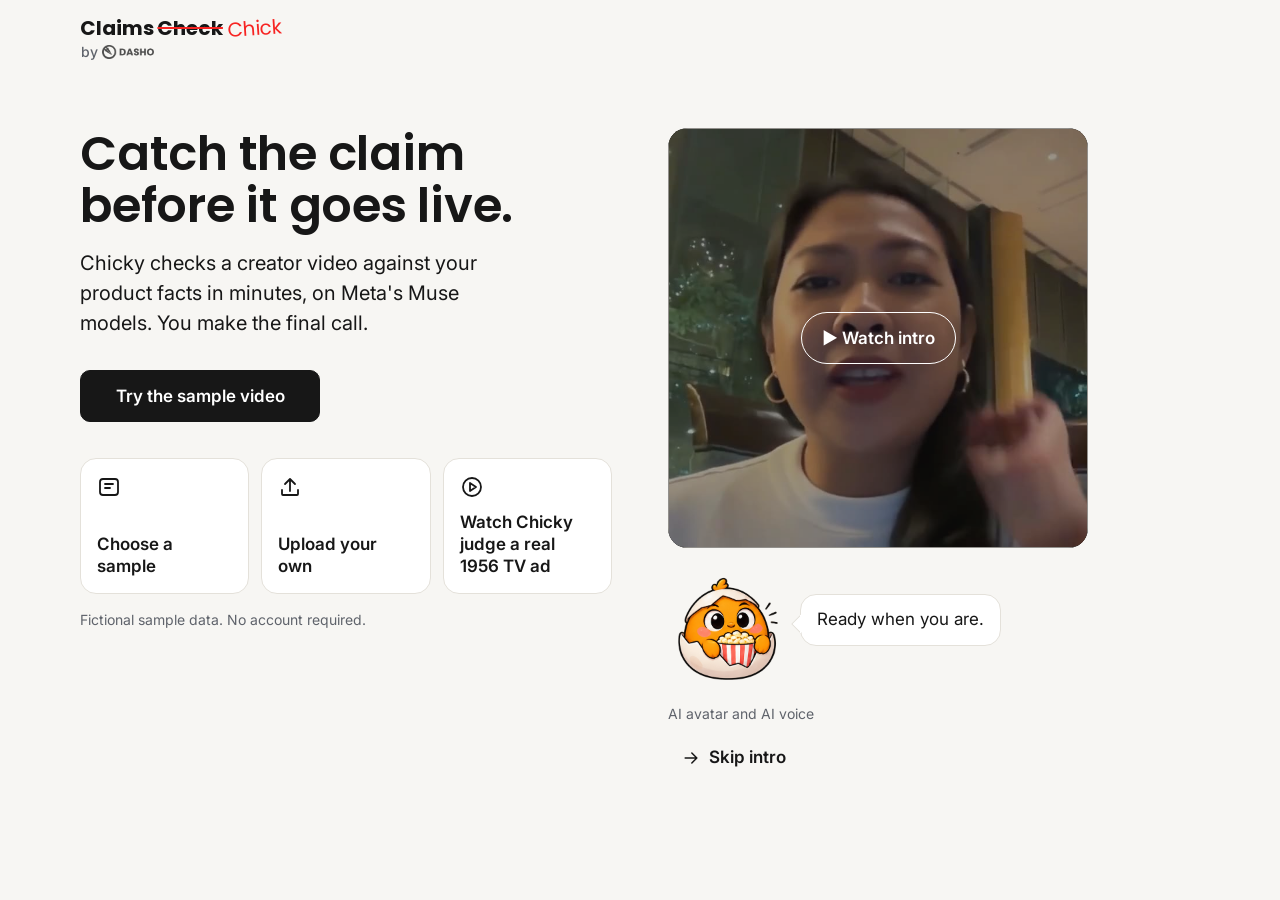
==== commit d0b70b53: "UI round 7c (QA polish): kept lines with reasons on Done and in the copied request, empty-reason mes" ====
--- a/static/review.html
+++ b/static/review.html
@@ -446,6 +446,12 @@
  #results-screen #result-card:not(.hidden){grid-template-columns:minmax(0,1fr);}
  #results-screen #result-thumb{width:100%;height:auto;aspect-ratio:16/9}
 }
+
+.keep-error:not(.hidden){font-size:14px;color:var(--marker);margin:0}
+.keep-actions{display:flex;gap:12px;flex-wrap:wrap}
+.keptpill{display:inline-block;font-size:14px;font-weight:600;color:var(--ink);background:var(--line);border-radius:999px;padding:2px 10px;margin-right:8px;line-height:1.4}
+.dl-reason{font-size:17px;color:var(--ink)}
+.claim-stage-content .stage-actions.hidden{display:none!important}
 </style>
 </head>
 <body>
@@ -469,7 +475,7 @@
   <main id="flow" class="hidden">
   <section class="flow-screen hidden" id="checking-screen"><h2>Checking your post</h2><p class="small muted" id="run-label"></p><div class="checking-layout"><div class="flow-video" id="flow-video"></div><div id="live-steps"><p class="live-step is-active"><span class="step-icon" aria-hidden="true"></span>Listening to speech…</p><p class="live-step"><span class="step-icon" aria-hidden="true"></span>Comparing claims with product facts…</p><p class="live-step"><span class="step-icon" aria-hidden="true"></span>Checking the paid-partnership label…</p></div></div><button class="btn primary-action hidden" id="see-results">See results</button></section>
     <section class="flow-screen hidden" id="results-screen"><h2 class="verdict" id="verdict"></h2><p id="result-counts"></p><div class="result-card hidden" id="result-card"><canvas id="result-thumb" width="320" height="180" aria-hidden="true"></canvas><div><p class="claim-label">Chicky flagged</p><ul class="flag-list" id="result-lines"></ul></div></div><div class="flow-mascot"><img id="result-mascot" src="/static/mascot/popcorn.webp" alt="Chicky the Judge"><p class="flow-reaction" id="result-reaction">Let’s fix those claims.</p></div><p class="small muted" id="review-time"></p><button class="btn primary-action" id="review-claims">Review the lines</button><button class="btn tertiary" id="details-results" type="button">Review details and event log</button></section>
-    <section class="flow-screen hidden" id="claim-screen"><div class="claim-stage"><div class="claim-stage-media"><div class="flow-video" id="claim-video"></div><div class="flow-mascot"><img src="/static/mascot/prop-magnifier.webp" alt="Chicky examining the claim"><p class="flow-reaction">Let’s check this line together.</p></div></div><div class="claim-stage-content"><p class="small muted" id="claim-count"></p><div id="claim-content"></div><button class="btn tertiary" id="details-claim" type="button">Review details and event log</button><button class="btn tertiary" type="button" id="see-source"><svg aria-hidden="true" viewBox="0 0 24 24"><path d="M5 4h14v16H5zM8 8h8M8 12h8M8 16h5"/></svg>See source</button><div class="source-panel hidden" id="claim-source"></div><div class="keep-box hidden" id="keep-box"><label for="keep-reason">Why keep this line?</label><input type="text" id="keep-reason" placeholder="For example: the brand has a study"><button class="btn secondary" id="keep-confirm" type="button">Keep with this reason</button></div><div class="stage-actions"><button class="btn primary-action" id="next-claim">Ask for this fix</button><button class="btn secondary" id="keep-claim" type="button">Keep this line</button><button class="btn tertiary" id="back-claim" type="button">Back</button></div></div></div></section>
+    <section class="flow-screen hidden" id="claim-screen"><div class="claim-stage"><div class="claim-stage-media"><div class="flow-video" id="claim-video"></div><div class="flow-mascot"><img src="/static/mascot/prop-magnifier.webp" alt="Chicky examining the claim"><p class="flow-reaction">Let’s check this line together.</p></div></div><div class="claim-stage-content"><p class="small muted" id="claim-count"></p><div id="claim-content"></div><button class="btn tertiary" id="details-claim" type="button">Review details and event log</button><button class="btn tertiary" type="button" id="see-source"><svg aria-hidden="true" viewBox="0 0 24 24"><path d="M5 4h14v16H5zM8 8h8M8 12h8M8 16h5"/></svg>See source</button><div class="source-panel hidden" id="claim-source"></div><div class="keep-box hidden" id="keep-box"><label for="keep-reason">Why keep this line?</label><input type="text" id="keep-reason" placeholder="For example: the brand has a study"><p class="keep-error hidden" id="keep-error">Add a reason to keep this line</p><div class="keep-actions"><button class="btn secondary" id="keep-confirm" type="button">Keep with this reason</button><button class="btn tertiary" id="keep-cancel" type="button">Cancel</button></div></div><div class="stage-actions"><button class="btn primary-action" id="next-claim">Ask for this fix</button><button class="btn secondary" id="keep-claim" type="button">Keep this line</button><button class="btn tertiary" id="back-claim" type="button">Back</button></div></div></div></section>
     <section class="flow-screen hidden" id="disclosure-screen"><h2 id="disclosure-title"></h2><div class="disclosure-proof"><p id="disclosure-copy"></p><button class="btn tertiary" id="replay-disclosure" type="button"><svg aria-hidden="true" viewBox="0 0 24 24"><path d="M4 11a8 8 0 1 1 2 6M4 4v7h7"/><path d="m10 8 5 4-5 4z"/></svg>Replay this moment</button><span class="flow-stamp hidden" id="disclosure-passed">PASSED</span></div><div class="flow-mascot"><img id="disclosure-mascot" src="/static/mascot/cool.webp" alt="Chicky the Judge"><p class="flow-reaction" id="disclosure-reaction">Found it.</p></div><button class="btn primary-action" id="to-decision">Continue to decision</button></section>
     <section class="flow-screen hidden" id="decision-screen"><div class="flow-mascot"><img src="/static/mascot/popcorn.webp" alt="Chicky the Judge"><p class="flow-reaction">“Your call, human.”</p></div><h2>Your decision</h2><p id="decision-summary"></p><p id="decision-block" class="small muted"></p><label for="flow-reviewer">Reviewed by</label><input type="text" id="flow-reviewer" autocomplete="name" placeholder="Your name"><div class="stage-actions"><button class="btn" id="human-changes">Request changes</button><button class="btn secondary" id="human-approve">Approve</button></div><p class="small muted" id="flow-note">AI review complete. Approval requires a named human.</p><div id="approval-imprint-flow" class="stamp-imprint hidden">APPROVED</div></section>
     <section class="flow-screen hidden" id="done-screen"><h2 id="done-title"></h2><p id="done-copy" class="lead"></p><ul class="done-lines hidden" id="done-lines"></ul><div class="confetti" aria-hidden="true"><i></i><i></i><i></i><i></i><i></i><i></i><i></i></div><div class="flow-mascot"><img id="done-mascot" src="/static/mascot/party.webp" alt="Chicky celebrating"><p class="flow-reaction" id="done-reaction">Ready to send</p></div><button class="btn primary-action hidden" id="copy-request" type="button">Copy the change request</button><button class="btn secondary" id="check-another">Check another post</button><button class="btn secondary" id="share-verdict" type="button"><svg aria-hidden="true" viewBox="0 0 24 24"><path d="M12 15V3m-5 5 5-5 5 5"/><path d="M4 14v5a1 1 0 0 0 1 1h14a1 1 0 0 0 1-1v-5"/></svg>Share Chicky’s verdict</button><p class="small muted" id="share-note"></p></section>
@@ -702,7 +708,7 @@
   const passed=n.kind==='verified';
   const fx=lineFix(n); const decided=S_lineDecision[n.n];
   $('#claim-content').innerHTML=passed?`<p class="claim-label">What the ad says</p><p class="quote">“${esc(c?.quote||'')}”</p><p>Matches the product facts.</p>`:`<p class="claim-label"><span class="risky">Risky</span>${originLabel(c)}</p><p class="quote said">“${esc(c?.quote||'')}”</p><p class="claim-label">Why it fails</p><p class="claim-reason">${esc(sentenceCase(plain(r.reason||'No supporting evidence was supplied.')))}</p><p class="claim-label">The fix</p><p class="quote suggested">${fx.say?`“${esc(fx.say)}”`:esc(isSpoken(c)?'Remove this line. Your product facts do not support a safer version.':'Remove this text from the screen.')}</p>${decided?`<p class="decided">${decided==='keep'?'You kept this line.':'Added to the change request.'}</p>`:''}`;
-  $('#keep-box').classList.add('hidden'); $('#keep-reason').value=S_lineDecision['r'+n.n]||'';
+  $('#keep-box').classList.add('hidden'); document.querySelector('.claim-stage-content .stage-actions')?.classList.remove('hidden'); $('#keep-error').classList.add('hidden'); $('#keep-reason').removeAttribute('aria-invalid'); $('#keep-reason').value=S_lineDecision['r'+n.n]||'';
   $('#play-claim').onclick=()=>{if(n.time!=null){scrubTo(n.time);const p=$('#player');p.play().catch(()=>{});}};
   $('#claim-source').innerHTML=sourceLine(r)||'<p>Source facts are available in Details.</p>';
   $('#claim-source').classList.add('hidden');
@@ -717,7 +723,8 @@
   $('#disclosure-mascot').src=found?'/static/mascot/cool.webp':'/static/mascot/prop-redcard.webp'; $('#disclosure-mascot').alt=found?'Chicky found the paid-partnership label':'Chicky holds up a red card: no paid-partnership label';
   $('#disclosure-reaction').textContent=found?'Found it.':'No paid-partnership label.';
   $('#disclosure-passed').textContent=found?'PASSED':'MISSING'; $('#disclosure-passed').classList.toggle('missing',!found); $('#disclosure-passed').classList.remove('hidden');
-  $('#replay-disclosure').onclick=()=>{if(d?.time!=null){scrubTo(d.time);const p=$('#player');p.play().catch(()=>{});}};
+  $('#replay-disclosure').lastChild.textContent=found?'Replay this moment':'Watch the first 3 seconds';
+  $('#replay-disclosure').onclick=()=>{const at=found&&d?.time!=null?d.time:0;scrubTo(at);const p=$('#player');p.play().catch(()=>{});};
   $('#to-decision').textContent=found?'Continue':'Continue'; showScreen('disclosure-screen');
 }
 function isSpoken(c){return !c||!c.origin||/speech|spoken|audio/i.test(c.origin)}
@@ -752,10 +759,11 @@
   if(S.replay&&decision==='changes_requested'){
     const lines=flowClaims.filter(n=>n.kind==='claim'&&S_lineDecision[n.n]!=='keep').map(n=>({original:n.claim?.quote||'',where:originLabel(n.claim),time:n.time,requested:fixText(n)}));
     if(disclosureMissing()) lines.push({original:'No paid-partnership label',where:'Whole post',time:null,requested:DISCLOSURE_FIX});
-    S.replayDecision={reviewer,lines};
+    const keptLines=flowClaims.filter(n=>n.kind==='claim'&&S_lineDecision[n.n]==='keep').map(n=>({original:n.claim?.quote||'',where:originLabel(n.claim),time:n.time,reason:S_lineDecision['r'+n.n]||''}));
+    S.replayDecision={reviewer,lines,kept:keptLines};
     $('#mascot').src='/static/mascot/party.webp'; $('#mascot').className='mascot happy';
     $('#done-mascot').src='/static/mascot/party.webp'; $('#done-mascot').className='mascot happy';
-    $('#done-title').textContent='Change request ready'; $('#done-copy').textContent=`${reviewer} prepared ${lines.length} ${lines.length===1?'fix':'fixes'} for the creator. Copy them, or share the verdict.`; $('#copy-request').classList.remove('hidden'); const dl=document.getElementById('done-lines'); if(dl){dl.innerHTML=lines.map(l=>`<li><span class="dl-where"><span class="risky">Risky</span>${esc(l.where)}${l.time!=null?', '+tc(l.time):''}</span><span class="dl-old">${l.original.startsWith('No paid')?esc(l.original):'“'+esc(l.original)+'”'}</span><span class="dl-new">${esc(l.requested)}</span></li>`).join(''); dl.classList.toggle('hidden',!lines.length);}
+    $('#done-title').textContent='Change request ready'; $('#done-copy').textContent=`${reviewer} prepared ${lines.length} ${lines.length===1?'fix':'fixes'} for the creator. Copy them, or share the verdict.`; $('#copy-request').classList.remove('hidden'); const dl=document.getElementById('done-lines'); if(dl){dl.innerHTML=lines.map(l=>`<li><span class="dl-where"><span class="risky">Risky</span>${esc(l.where)}${l.time!=null?', '+tc(l.time):''}</span><span class="dl-old">${l.original.startsWith('No paid')?esc(l.original):'“'+esc(l.original)+'”'}</span><span class="dl-new">${esc(l.requested)}</span></li>`).join('')+keptLines.map(k=>`<li class="kept"><span class="dl-where"><span class="keptpill">Kept</span>${esc(k.where)}${k.time!=null?', '+tc(k.time):''}</span><span class="dl-old">“${esc(k.original)}”</span><span class="dl-reason">Reason: ${esc(k.reason)}</span></li>`).join(''); dl.classList.toggle('hidden',!(lines.length+keptLines.length));}
     showScreen('done-screen'); return;
   }
   fetch(`/api/reviews/${reviewId}/decision`,{method:'POST',headers:{'Content-Type':'application/json'},body:JSON.stringify({decision,reviewer})}).then(async response=>{const body=await response.json();if(!response.ok){$('#flow-note').textContent=body.detail||'Could not record the decision.';return;} if(decision==='approved'){$('#mascot').src='/static/mascot/stamp-2-slam.webp';$('#mascot').className='mascot';stampSound(true);showStampImprint($('#approval-imprint-flow'));$('#done-title').textContent='Post approved';$('#done-copy').textContent=`Approved by ${body.reviewer}.`;}else{$('#mascot').src='/static/mascot/party.webp';$('#done-title').textContent='Changes requested';$('#done-copy').textContent=`Your change request is ready to share, ${body.reviewer}.`; } showScreen('done-screen');});
@@ -763,13 +771,14 @@
 $('#review-claims').onclick=()=>flowClaims.some(n=>n.kind==='claim')?renderFlowClaim():showDisclosure();
 $('#see-results').onclick=showResults;
 $('#next-claim').onclick=()=>{const n=flowClaims[flowIndex]; if(n) S_lineDecision[n.n]='change'; flowIndex++;renderFlowClaim();};
-$('#keep-claim').onclick=()=>{$('#keep-box').classList.remove('hidden');$('#keep-reason').focus();};
-$('#keep-confirm').onclick=()=>{const n=flowClaims[flowIndex]; const why=$('#keep-reason').value.trim(); if(why.length<3){$('#keep-reason').focus();$('#keep-reason').setAttribute('aria-invalid','true');return;} if(n){S_lineDecision[n.n]='keep';S_lineDecision['r'+n.n]=why;} flowIndex++;renderFlowClaim();}; $('#back-claim').onclick=()=>{flowIndex=Math.max(0,flowIndex-1);renderFlowClaim();};
+$('#keep-claim').onclick=()=>{$('#keep-box').classList.remove('hidden');document.querySelector('.claim-stage-content .stage-actions').classList.add('hidden');$('#keep-error').classList.add('hidden');$('#keep-reason').focus();};
+$('#keep-cancel').onclick=()=>{$('#keep-box').classList.add('hidden');document.querySelector('.claim-stage-content .stage-actions').classList.remove('hidden');};
+$('#keep-confirm').onclick=()=>{const n=flowClaims[flowIndex]; const why=$('#keep-reason').value.trim(); if(why.length<3){$('#keep-reason').focus();$('#keep-reason').setAttribute('aria-invalid','true');$('#keep-error').classList.remove('hidden');return;} if(n){S_lineDecision[n.n]='keep';S_lineDecision['r'+n.n]=why;} flowIndex++;renderFlowClaim();}; $('#back-claim').onclick=()=>{flowIndex=Math.max(0,flowIndex-1);renderFlowClaim();};
 $('#see-source').onclick=()=>$('#claim-source').classList.toggle('hidden'); $('#to-decision').onclick=showDecision;
 $('#human-approve').onclick=()=>recordDecision('approved'); $('#human-changes').onclick=()=>recordDecision('changes_requested');
 $('#check-another').onclick=()=>location.href=location.pathname;
 $('#copy-request').onclick=async()=>{const L=(S.replayDecision?.lines||[]);const txt=['Change request from '+(S.replayDecision?.reviewer||'the brand')+':',...L.map((l,i)=>`${i+1}. ${l.where}${l.time!=null?' at '+tc(l.time):''}: ${l.original.startsWith('No paid')?l.original:'"'+l.original+'"'}
-   ${l.requested}`)].join(String.fromCharCode(10));try{await navigator.clipboard.writeText(txt);$('#share-note').textContent='Change request copied.';}catch(e){$('#share-note').textContent='Copy blocked by the browser. Select the list above instead.';}};
+   ${l.requested}`),...((S.replayDecision?.kept||[]).length?['','Kept by the reviewer:',...S.replayDecision.kept.map(k=>`- ${k.where}${k.time!=null?' at '+tc(k.time):''}: "${k.original}". Reason: ${k.reason}`)]:[])].join(String.fromCharCode(10));try{await navigator.clipboard.writeText(txt);$('#share-note').textContent='Change request copied.';}catch(e){$('#share-note').textContent='Copy blocked by the browser. Select the list above instead.';}};
 for(const id of ['details-results','details-claim']) $('#'+id).onclick=()=>{$('#details').classList.remove('hidden');$('#details').open=true;$('#details').scrollIntoView({behavior:REDUCED?'auto':'smooth'});};
 function showFacts(preset){
   selectedPreset = preset; document.body.classList.remove('entry-mode');
--- a/static/design-system.css
+++ b/static/design-system.css
@@ -15,7 +15,7 @@
 .page{width:min(1120px,100% - 48px);margin:auto;padding:0 0 48px}
 .masthead{height:76px;display:flex;justify-content:space-between;align-items:center;gap:16px}
 .masthead h1{font:600 20px/1.2 Inter,sans-serif}
-.brand{display:flex;align-items:center;gap:10px}
+.brand{display:flex;align-items:center;gap:12px}
 .brand-name{display:flex;gap:4px}
 .brand-check{color:var(--ink);text-decoration:line-through;text-decoration-color:#F72422;text-decoration-thickness:2px}
 .brand-chick{font:20px Poppins,sans-serif;color:#F72422;display:inline-block;transform:rotate(-4deg)}
@@ -35,7 +35,7 @@
 .flow-screen .quote{font-size:26px;line-height:1.3;margin:0}
 .rule{height:1px;background:var(--hairline);width:100%}
 
-.btn{min-height:52px;padding:0 24px;border:1.5px solid var(--ink);border-radius:var(--r-pill);background:var(--ink);color:var(--card);font-size:17px;font-weight:600;display:inline-flex;align-items:center;justify-content:center;gap:9px;text-decoration:none;transition:transform .16s var(--ease),background-color .16s,border-color .16s}
+.btn{min-height:52px;padding:0 24px;border:1.5px solid var(--ink);border-radius:var(--r-pill);background:var(--ink);color:var(--card);font-size:17px;font-weight:600;display:inline-flex;align-items:center;justify-content:center;gap:8px;text-decoration:none;transition:transform .16s var(--ease),background-color .16s,border-color .16s}
 .btn:hover:not(:disabled){transform:translateY(-1px)}
 .btn.secondary{background:var(--card);color:var(--ink);border-color:var(--ink)}
 .btn.tertiary{min-height:44px;padding:0 12px;background:transparent;color:var(--ink);border-color:transparent}
@@ -53,7 +53,7 @@
 .welcome-preview .flow-video{position:relative;aspect-ratio:16/9;overflow:hidden;border-radius:var(--r-card);background:var(--ink)}
 .welcome-preview video{display:block;width:100%;height:100%;object-fit:cover}
 .intro-play{position:absolute;inset:0;width:100%;border:0;background:rgb(23 23 23 / 40%);color:white}
-.play-chip{display:inline-flex;align-items:center;gap:10px;padding:12px 18px;border:1px solid var(--card);border-radius:var(--r-pill);font-size:17px;font-weight:600}
+.play-chip{display:inline-flex;align-items:center;gap:12px;padding:12px 20px;border:1px solid var(--card);border-radius:var(--r-pill);font-size:17px;font-weight:600}
 .intro-play:focus-visible{outline-offset:-6px}
 .welcome-preview .mascot-wrap,.intro-mascot{display:flex;align-items:center;gap:16px;margin-top:16px}
 .mascot{width:140px;height:140px;object-fit:contain;flex:none}
@@ -68,10 +68,10 @@
 #welcome.intro-mode .intro-ai-label{font-size:14px;color:var(--muted)}
 #welcome:not(.intro-mode) .intro-play,#welcome:not(.intro-mode) #intro-skip,#welcome:not(.intro-mode) .intro-caption,#welcome:not(.intro-mode) .intro-ai-label{display:none}
 #welcome:not(.intro-mode) #welcome-video{display:none}
-.entry-actions{grid-area:actions;display:flex;flex-direction:column;align-items:flex-start;gap:14px;margin-top:8px}
+.entry-actions{grid-area:actions;display:flex;flex-direction:column;align-items:flex-start;gap:16px;margin-top:8px}
 .entry-actions>.btn{min-width:240px}
-.welcome-links{display:flex;gap:10px;flex-wrap:wrap}
-.option-tile{min-height:76px;display:flex;align-items:center;gap:10px;padding:12px 14px;background:var(--card);border:1.5px solid var(--hairline);border-radius:var(--r-card);color:var(--ink);font-weight:600;text-align:left}
+.welcome-links{display:flex;gap:12px;flex-wrap:wrap}
+.option-tile{min-height:76px;display:flex;align-items:center;gap:12px;padding:12px 16px;background:var(--card);border:1.5px solid var(--hairline);border-radius:var(--r-card);color:var(--ink);font-weight:600;text-align:left}
 .option-tile:hover{border-color:var(--orange)}
 .option-tile svg{width:22px;height:22px;flex:none;fill:none;stroke:var(--ink);stroke-width:1.8;stroke-linecap:round;stroke-linejoin:round}
 .entry-actions>.small{color:var(--muted)}
@@ -79,7 +79,7 @@
 .intro-skip{display:inline-flex}
 
 .sample-list{display:grid;gap:12px;margin:24px 0}
-.sample-option{width:100%;min-height:96px;display:grid;grid-template-columns:44px minmax(0,1fr) minmax(0,1fr) 24px;gap:12px;align-items:center;text-align:left;padding:18px;background:var(--card);border:1.5px solid var(--hairline);border-radius:var(--r-card)}
+.sample-option{width:100%;min-height:96px;display:grid;grid-template-columns:44px minmax(0,1fr) minmax(0,1fr) 24px;gap:12px;align-items:center;text-align:left;padding:20px;background:var(--card);border:1.5px solid var(--hairline);border-radius:var(--r-card)}
 .sample-option[aria-pressed="true"]{background:var(--orange-soft);border:2px solid var(--orange)}
 .sample-icon{width:40px;height:40px;display:grid;place-items:center;border-radius:50%;background:var(--orange-soft);color:var(--ink)}
 .sample-icon svg{width:21px;height:21px;fill:none;stroke:currentColor;stroke-width:1.8;stroke-linecap:round;stroke-linejoin:round}
@@ -95,15 +95,15 @@
 #sample-picker h2,#sample-picker>p{grid-column:1}
 #sample-picker .sample-list,#sample-picker .entry-actions{grid-column:1;width:100%}
 #sample-picker .entry-actions>.btn{width:100%}
-.facts ul{padding-left:22px}
+.facts ul{padding-left:24px}
 .facts li{margin:8px 0}
-.facts>.btn{margin-top:18px}
+.facts>.btn{margin-top:20px}
 
 .setup{max-width:760px}
-.setup-grid{display:grid;grid-template-columns:1fr 1fr;gap:18px 20px;margin:24px 0}
+.setup-grid{display:grid;grid-template-columns:1fr 1fr;gap:20px 20px;margin:24px 0}
 .setup-grid>div{min-width:0}
 .full{grid-column:1/-1}
-.setup label{display:block;margin-bottom:6px;font-weight:600}
+.setup label{display:block;margin-bottom:8px;font-weight:600}
 .setup label .small{font-weight:400}
 .drop-zone{min-height:144px;display:flex!important;flex-direction:column;align-items:center;justify-content:center;gap:4px;padding:20px;background:var(--card);border:2px dashed var(--hairline);border-radius:var(--r-card);text-align:center;cursor:pointer}
 .drop-zone:hover,.drop-zone:focus-within{border-color:var(--orange);background:var(--orange-soft)}
@@ -112,7 +112,7 @@
 .file-name{font-size:14px;color:var(--muted);font-weight:400}
 .file-input{position:absolute;width:1px;height:1px;overflow:hidden;clip:rect(0,0,0,0);white-space:nowrap}
 .file-input:focus-visible+.drop-zone{outline:3px solid var(--orange);outline-offset:3px}
-input[type=text],textarea,select{width:100%;min-height:48px;padding:10px 12px;background:var(--card);border:1px solid var(--hairline);border-radius:var(--r-input)}
+input[type=text],textarea,select{width:100%;min-height:48px;padding:12px 12px;background:var(--card);border:1px solid var(--hairline);border-radius:var(--r-input)}
 textarea{resize:vertical}
 #run{width:100%}
 
@@ -145,7 +145,7 @@
 .checking-sound,#checking-sound{display:none}
 #event-details{margin-top:20px}
 #details:not([open]) .grid{display:none}
-details.details{margin-top:36px;padding:18px;border:1px solid var(--hairline);border-radius:var(--r-card)}
+details.details{margin-top:36px;padding:20px;border:1px solid var(--hairline);border-radius:var(--r-card)}
 details.details>summary{width:max-content;min-height:44px;display:flex;align-items:center;cursor:pointer;font-weight:600;list-style:none}
 details.details>summary::-webkit-details-marker{display:none}
 details.details>summary:after{content:"⌄";margin-left:8px;color:var(--muted)}
@@ -159,7 +159,7 @@
 .bubble:empty{visibility:hidden}
 .mascot.watching{animation:mascot-bob 2s ease-in-out infinite}
 .mascot.cur,.mascot.worried,.mascot.shocked,.mascot.unsure,.mascot.happy,.mascot.done{animation:mascot-pop .55s var(--ease) both}
-.ruler{position:relative;margin-top:14px;padding-top:34px}
+.ruler{position:relative;margin-top:16px;padding-top:36px}
 .ticks{position:relative;height:34px;cursor:pointer}
 .tick{position:absolute;bottom:0;width:1px;height:8px;background:var(--muted)}
 .tick.major{height:14px;background:var(--ink)}
@@ -176,8 +176,8 @@
 .result-count-chip,.chip,.play-time{display:inline-flex;min-height:32px;align-items:center;justify-content:center;padding:4px 12px;border:1px solid var(--hairline);border-radius:var(--r-pill);background:var(--card);font-size:14px;font-weight:600}
 .result-count-chip.fail{color:var(--red);border-color:var(--red-soft);background:var(--red-soft)}
 .result-count-chip.pass{color:var(--green);border-color:var(--green-soft);background:var(--green-soft)}
-#result-counts{display:flex;gap:10px;flex-wrap:wrap;margin-top:14px}
-.flow-mascot{display:flex;align-items:center;gap:16px;margin:26px 0 0}
+#result-counts{display:flex;gap:12px;flex-wrap:wrap;margin-top:16px}
+.flow-mascot{display:flex;align-items:center;gap:16px;margin:28px 0 0}
 .flow-mascot img{width:140px;height:140px;object-fit:contain;flex:none}
 .flow-reaction{max-width:440px}
 .claim-stage{display:grid;grid-template-columns:minmax(0,.9fr) minmax(0,1.1fr);gap:40px;align-items:start}
@@ -186,28 +186,28 @@
 .claim-stage-content{min-width:0}
 .claim-stage-content .stage-actions{margin-top:28px}
 .claim-stage-content .stage-actions .primary-action{margin-top:0}
-.claim-label{font-size:14px!important;color:var(--muted);margin:14px 0 8px!important}
+.claim-label{font-size:14px!important;color:var(--muted);margin:16px 0 8px!important}
 .struck{color:var(--red);text-decoration:line-through;text-decoration-thickness:2px;text-decoration-color:var(--red)}
 .suggested{display:inline-block;padding:4px 8px;border-radius:var(--r-input);background:var(--green-soft);color:var(--ink);text-decoration:none}
-.claim-stage-content #claim-content>p:nth-child(3){margin-top:10px}
+.claim-stage-content #claim-content>p:nth-child(3){margin-top:12px}
 .stage-actions{display:flex;gap:12px;flex-wrap:wrap;align-items:center}
 .stage-actions .btn{margin:0}
 .stage-actions .primary-action{margin:0}
 .play-time{cursor:pointer;color:var(--ink)}
-.source-panel{margin-top:10px;padding:18px;border:1px solid var(--hairline);border-radius:var(--r-card);background:var(--card);color:var(--muted)}
+.source-panel{margin-top:12px;padding:20px;border:1px solid var(--hairline);border-radius:var(--r-card);background:var(--card);color:var(--muted)}
 .source-panel .source{margin:0;font-size:17px}
 .source b{color:var(--ink)}
 .disclosure-proof,.decision-card,.result-card{margin:24px 0;padding:24px;border:1px solid var(--hairline);border-radius:var(--r-card);background:var(--card)}
-.disclosure-proof{display:grid;grid-template-columns:minmax(0,1fr) auto;gap:14px 24px;align-items:center}
+.disclosure-proof{display:grid;grid-template-columns:minmax(0,1fr) auto;gap:16px 24px;align-items:center}
 .disclosure-proof #disclosure-copy{grid-column:1}
 .disclosure-proof #replay-disclosure{grid-column:1;justify-self:start}
 .flow-stamp{grid-column:2;grid-row:1/span 2;justify-self:center;margin:8px;color:var(--green);border:2px solid currentColor;border-radius:var(--r-input);padding:8px 12px;font-size:20px;font-weight:600;letter-spacing:.06em;transform:rotate(-5deg)}
 .flow-stamp.missing{color:var(--red)}
 #decision-screen .flow-mascot,#done-screen .flow-mascot{margin:0 0 20px}
 #decision-screen h2{margin-bottom:12px}
-#decision-screen label{display:block;margin:18px 0 6px;font-size:14px;font-weight:600}
+#decision-screen label{display:block;margin:20px 0 8px;font-size:14px;font-weight:600}
 #decision-screen input{height:52px}
-#decision-screen .stage-actions{margin-top:14px;flex-wrap:nowrap}
+#decision-screen .stage-actions{margin-top:16px;flex-wrap:nowrap}
 #decision-screen .stage-actions>*{flex:1 1 0;min-width:0}
 #human-changes{order:0}
 #human-approve{order:1}
@@ -225,22 +225,22 @@
 .stamp-imprint{display:block;width:max-content;margin:8px 0;color:var(--red);font-size:20px;font-weight:600;letter-spacing:.08em;transform:rotate(-5deg)}
 .approval-imprint{color:var(--red);font-size:34px;font-weight:600}
 .notes h2,.log h2{font-size:20px}
-.note{display:grid;grid-template-columns:34px 64px minmax(0,1fr);gap:4px 12px;padding:18px 0;animation:fade .35s ease}
+.note{display:grid;grid-template-columns:34px 64px minmax(0,1fr);gap:4px 12px;padding:20px 0;animation:fade .35s ease}
 .note .n,.quote{font-size:20px}
 .note .body{display:flex;flex-direction:column;gap:8px;min-width:0}
 .label{font-weight:600}
 .issue,.why{color:var(--red)}
 .ok-line{color:var(--green)}
-.revs{display:flex;flex-direction:column;gap:10px;margin-top:4px}
+.revs{display:flex;flex-direction:column;gap:12px;margin-top:4px}
 .rev .head{font-size:14px;color:var(--muted)}
 .source{font-size:14px;color:var(--muted)}
-.decide{display:flex;gap:10px;align-items:center;flex-wrap:wrap}
+.decide{display:flex;gap:12px;align-items:center;flex-wrap:wrap}
 .btn.olive,.btn.on{background:var(--green);border-color:var(--green);color:var(--card)}
 .btn.plain{background:var(--card);color:var(--ink)}
-.approve{margin-top:32px;display:grid;grid-template-columns:auto minmax(0,320px) auto auto minmax(0,1fr);gap:14px;align-items:center}
+.approve{margin-top:32px;display:grid;grid-template-columns:auto minmax(0,320px) auto auto minmax(0,1fr);gap:16px;align-items:center}
 .approve h3{font-size:20px;white-space:nowrap}
 .approve input{min-height:48px}
-.logrow{display:grid;grid-template-columns:72px minmax(0,190px) minmax(0,1fr);gap:16px;padding:7px 0}
+.logrow{display:grid;grid-template-columns:72px minmax(0,190px) minmax(0,1fr);gap:16px;padding:8px 0}
 .logrow.head{color:var(--muted);font-size:14px}
 .gallery{display:grid;grid-template-columns:repeat(auto-fill,minmax(160px,1fr));gap:12px}
 .gallery figure{margin:0;padding:4px;border:2px solid transparent;border-radius:var(--r-card)}
@@ -275,7 +275,7 @@
 
 @media(max-width:980px){.page{width:calc(100% - 40px);padding-bottom:32px}
 .flow-screen,.entry,.facts,.setup{margin-top:24px}
-.entry{grid-template-columns:minmax(0,1fr);grid-template-areas:"copy" "preview" "actions";gap:18px}
+.entry{grid-template-columns:minmax(0,1fr);grid-template-areas:"copy" "preview" "actions";gap:20px}
 #sample-picker{grid-template-columns:minmax(0,640px);margin-left:auto;margin-right:auto}
 .entry h1{font-size:34px;line-height:1.2;max-width:14ch}
 .entry p{font-size:17px}
@@ -323,7 +323,7 @@
 .watch-layout .mascot-wrap{display:grid;grid-template-columns:96px minmax(0,1fr);align-items:center;gap:8px}
 .watch-layout .mascot-wrap .mascot{grid-row:1/span 3;width:96px;height:96px}
 .watch-layout .bubble{grid-column:2}
-.approve{grid-template-columns:minmax(0,1fr);gap:10px}
+.approve{grid-template-columns:minmax(0,1fr);gap:12px}
 .approve>*{width:100%}
 .approve h3{white-space:normal}
 .logrow{grid-template-columns:56px minmax(0,1fr);gap:8px}
@@ -333,7 +333,7 @@
 
 @media(max-width:480px){.page{width:calc(100% - 32px)}
 .masthead{height:64px}
-.brand{gap:6px}
+.brand{gap:8px}
 .brand-byline .brand-dasho{width:44px}
 .flow-screen,.entry,.facts,.setup{margin-top:16px}
 .flow-screen h2{font-size:26px}
@@ -353,7 +353,7 @@
 .flow-screen>.small{margin-bottom:8px}
 #decision-screen .stage-actions{flex-direction:column}
 #decision-screen .stage-actions>*{width:100%;flex:0 0 52px}
-.disclosure-proof{padding:18px}
+.disclosure-proof{padding:20px}
 .flow-stamp{font-size:17px}
 .result-count-chip{white-space:normal}
 .welcome-links .option-tile{font-size:17px}
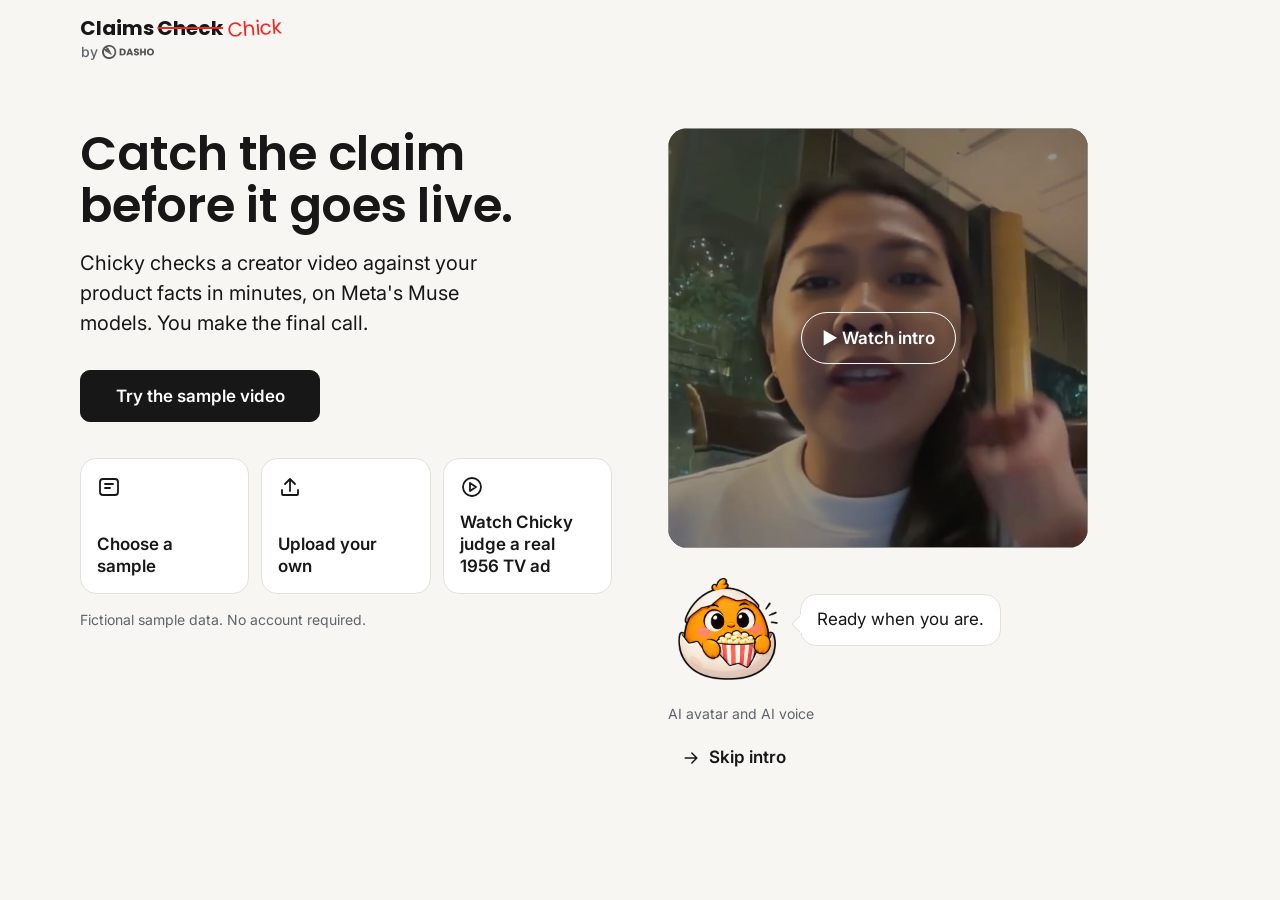
==== commit 2f67b092: "UI round 8 (couch theater): checking screen becomes a small screening room; Chicky watches from a so" ====
--- a/static/review.html
+++ b/static/review.html
@@ -452,6 +452,25 @@
 .keptpill{display:inline-block;font-size:14px;font-weight:600;color:var(--ink);background:var(--line);border-radius:999px;padding:2px 10px;margin-right:8px;line-height:1.4}
 .dl-reason{font-size:17px;color:var(--ink)}
 .claim-stage-content .stage-actions.hidden{display:none!important}
+
+/* round 8: couch theater on the checking screen */
+#checking-screen .mascot-wrap{display:none!important}
+#checking-screen .checking-layout{grid-template-columns:minmax(0,1fr) 280px!important;grid-template-rows:auto!important;align-items:start}
+#checking-screen .checking-layout::after{display:none!important}
+#checking-screen .theater{grid-column:1;grid-row:1;background:#171717;border-radius:24px;padding:24px 24px 0;overflow:hidden}
+#checking-screen .theater #flow-video{grid-row:auto!important;margin:0!important;border-radius:12px;overflow:hidden}
+#checking-screen .couch-stage{position:relative;display:flex;justify-content:center;margin-top:-28px;height:200px}
+#couch{width:auto;height:228px;display:block;transform-origin:50% 100%}
+#couch.turn{animation:couch-turn .32s ease-out}
+@keyframes couch-turn{0%{transform:translateY(8px) scale(.97)}100%{transform:none}}
+.couch-bubble{position:absolute;left:calc(50% + 120px);top:40px;max-width:220px;background:#fff;color:var(--ink);font-size:17px;font-weight:600;line-height:1.35;border-radius:16px;padding:12px 16px;margin:0;opacity:0;transform:translateY(6px);transition:opacity .2s ease-out,transform .2s ease-out;pointer-events:none}
+.couch-bubble::before{content:"";position:absolute;left:-8px;top:20px;width:16px;height:16px;background:#fff;transform:rotate(45deg)}
+.couch-bubble.show{opacity:1;transform:none}
+#checking-screen #live-steps{grid-column:2!important;grid-row:1!important;padding-top:8px}
+@media(prefers-reduced-motion:reduce){#couch.turn{animation:none}.couch-bubble{transition:none}}
+@media(max-width:760px){#checking-screen .checking-layout{grid-template-columns:minmax(0,1fr)!important}#checking-screen .theater{padding:12px 12px 0;border-radius:20px}#checking-screen .couch-stage{height:136px;margin-top:-16px}#couch{height:152px}.couch-bubble{left:auto;right:4px;top:4px;max-width:150px;font-size:14px;padding:8px 12px}.couch-bubble::before{display:none}#checking-screen #live-steps{grid-column:1!important;grid-row:2!important}}
+
+@media(min-width:761px){#checking-screen .theater #flow-video{max-width:600px;margin:0 auto!important}#checking-screen .couch-stage{height:180px}#couch{height:204px}}
 </style>
 </head>
 <body>
@@ -473,7 +492,7 @@
   <section class="facts hidden" id="facts-screen"><h2>Product facts</h2><p>What should we check against?</p><h3 id="facts-product"></h3><ul id="facts-list"></ul><p class="small muted" id="facts-context"></p><button type="button" class="btn" id="start-check">Start claim check</button><p class="small muted">Checks use brand-provided facts. Confirm their accuracy before continuing.</p></section>
 
   <main id="flow" class="hidden">
-  <section class="flow-screen hidden" id="checking-screen"><h2>Checking your post</h2><p class="small muted" id="run-label"></p><div class="checking-layout"><div class="flow-video" id="flow-video"></div><div id="live-steps"><p class="live-step is-active"><span class="step-icon" aria-hidden="true"></span>Listening to speech…</p><p class="live-step"><span class="step-icon" aria-hidden="true"></span>Comparing claims with product facts…</p><p class="live-step"><span class="step-icon" aria-hidden="true"></span>Checking the paid-partnership label…</p></div></div><button class="btn primary-action hidden" id="see-results">See results</button></section>
+  <section class="flow-screen hidden" id="checking-screen"><h2>Checking your post</h2><p class="small muted" id="run-label"></p><div class="checking-layout"><div class="theater"><div class="flow-video" id="flow-video"></div><div class="couch-stage"><p class="couch-bubble" id="couch-bubble" aria-live="polite"></p><img id="couch" src="/static/mascot/couch/couch-back.webp" alt="Chicky watching the video from a sofa" width="474" height="454"></div></div><div id="live-steps"><p class="live-step is-active"><span class="step-icon" aria-hidden="true"></span>Listening to speech…</p><p class="live-step"><span class="step-icon" aria-hidden="true"></span>Comparing claims with product facts…</p><p class="live-step"><span class="step-icon" aria-hidden="true"></span>Checking the paid-partnership label…</p></div></div><button class="btn primary-action hidden" id="see-results">See results</button></section>
     <section class="flow-screen hidden" id="results-screen"><h2 class="verdict" id="verdict"></h2><p id="result-counts"></p><div class="result-card hidden" id="result-card"><canvas id="result-thumb" width="320" height="180" aria-hidden="true"></canvas><div><p class="claim-label">Chicky flagged</p><ul class="flag-list" id="result-lines"></ul></div></div><div class="flow-mascot"><img id="result-mascot" src="/static/mascot/popcorn.webp" alt="Chicky the Judge"><p class="flow-reaction" id="result-reaction">Let’s fix those claims.</p></div><p class="small muted" id="review-time"></p><button class="btn primary-action" id="review-claims">Review the lines</button><button class="btn tertiary" id="details-results" type="button">Review details and event log</button></section>
     <section class="flow-screen hidden" id="claim-screen"><div class="claim-stage"><div class="claim-stage-media"><div class="flow-video" id="claim-video"></div><div class="flow-mascot"><img src="/static/mascot/prop-magnifier.webp" alt="Chicky examining the claim"><p class="flow-reaction">Let’s check this line together.</p></div></div><div class="claim-stage-content"><p class="small muted" id="claim-count"></p><div id="claim-content"></div><button class="btn tertiary" id="details-claim" type="button">Review details and event log</button><button class="btn tertiary" type="button" id="see-source"><svg aria-hidden="true" viewBox="0 0 24 24"><path d="M5 4h14v16H5zM8 8h8M8 12h8M8 16h5"/></svg>See source</button><div class="source-panel hidden" id="claim-source"></div><div class="keep-box hidden" id="keep-box"><label for="keep-reason">Why keep this line?</label><input type="text" id="keep-reason" placeholder="For example: the brand has a study"><p class="keep-error hidden" id="keep-error">Add a reason to keep this line</p><div class="keep-actions"><button class="btn secondary" id="keep-confirm" type="button">Keep with this reason</button><button class="btn tertiary" id="keep-cancel" type="button">Cancel</button></div></div><div class="stage-actions"><button class="btn primary-action" id="next-claim">Ask for this fix</button><button class="btn secondary" id="keep-claim" type="button">Keep this line</button><button class="btn tertiary" id="back-claim" type="button">Back</button></div></div></div></section>
     <section class="flow-screen hidden" id="disclosure-screen"><h2 id="disclosure-title"></h2><div class="disclosure-proof"><p id="disclosure-copy"></p><button class="btn tertiary" id="replay-disclosure" type="button"><svg aria-hidden="true" viewBox="0 0 24 24"><path d="M4 11a8 8 0 1 1 2 6M4 4v7h7"/><path d="m10 8 5 4-5 4z"/></svg>Replay this moment</button><span class="flow-stamp hidden" id="disclosure-passed">PASSED</span></div><div class="flow-mascot"><img id="disclosure-mascot" src="/static/mascot/cool.webp" alt="Chicky the Judge"><p class="flow-reaction" id="disclosure-reaction">Found it.</p></div><button class="btn primary-action" id="to-decision">Continue to decision</button></section>
@@ -1309,5 +1328,29 @@
     const a=document.createElement('a');a.href=URL.createObjectURL(b);a.download='chicky-verdict.png';a.click();document.getElementById('share-note').textContent='Verdict card saved as an image.';},'image/png');});
 })();
 </script>
+
+<script>
+(function(){
+  const LINES={point:['Are you seeing this?','Wait. Did you hear that?'],magnifier:['Where is the proof?','Show me the source.'],shock:['They did NOT just say that.'],redcard:['No paid label. Red card.'],thumbs:['That one checks out.']};
+  let last='back', lastNote=null;
+  const order=[]; const SEQ=['point','shock','magnifier','point'];
+  function pick(note){
+    if(!note){ const end=document.getElementById('player'); const ended=S.videoEnded||(end&&end.ended); const miss=S.notes.some(n=>n.kind==='nodisclosure'); return (ended&&miss)?'redcard':'back'; }
+    if(note.kind==='nodisclosure') return 'redcard';
+    if(note.kind==='verified'||note.kind==='disclosure'||note.claim?.status==='pass') return 'thumbs';
+    if(!order.includes(note.n)) order.push(note.n);
+    return SEQ[order.indexOf(note.n)%SEQ.length];
+  }
+  window.couchUpdate=function(time){
+    const img=document.getElementById('couch'), b=document.getElementById('couch-bubble'); if(!img||!b) return;
+    const note=window.ReviewReactions?ReviewReactions.activeReactionAt(S.notes,time):null;
+    const f=pick(note);
+    if(f!==last){ img.src='/static/mascot/couch/couch-'+f+'.webp'; img.classList.remove('turn'); void img.offsetWidth; if(f!=='back') img.classList.add('turn'); last=f; }
+    const key=note?note.n:null;
+    const k2=key===null&&f==='redcard'?'end':key; if(k2!==lastNote){ lastNote=k2; if(f==='back'){ b.classList.remove('show'); } else { const L=LINES[f]; b.textContent=L[((note&&note.n)||0)%L.length]; b.classList.add('show'); } }
+  };
+  if(typeof updateReaction==='function'){ const _u=updateReaction; updateReaction=function(time,imageMode){ _u(time,imageMode); try{couchUpdate(time)}catch(e){} }; }
+})();
+</script>
 </body>
 </html>
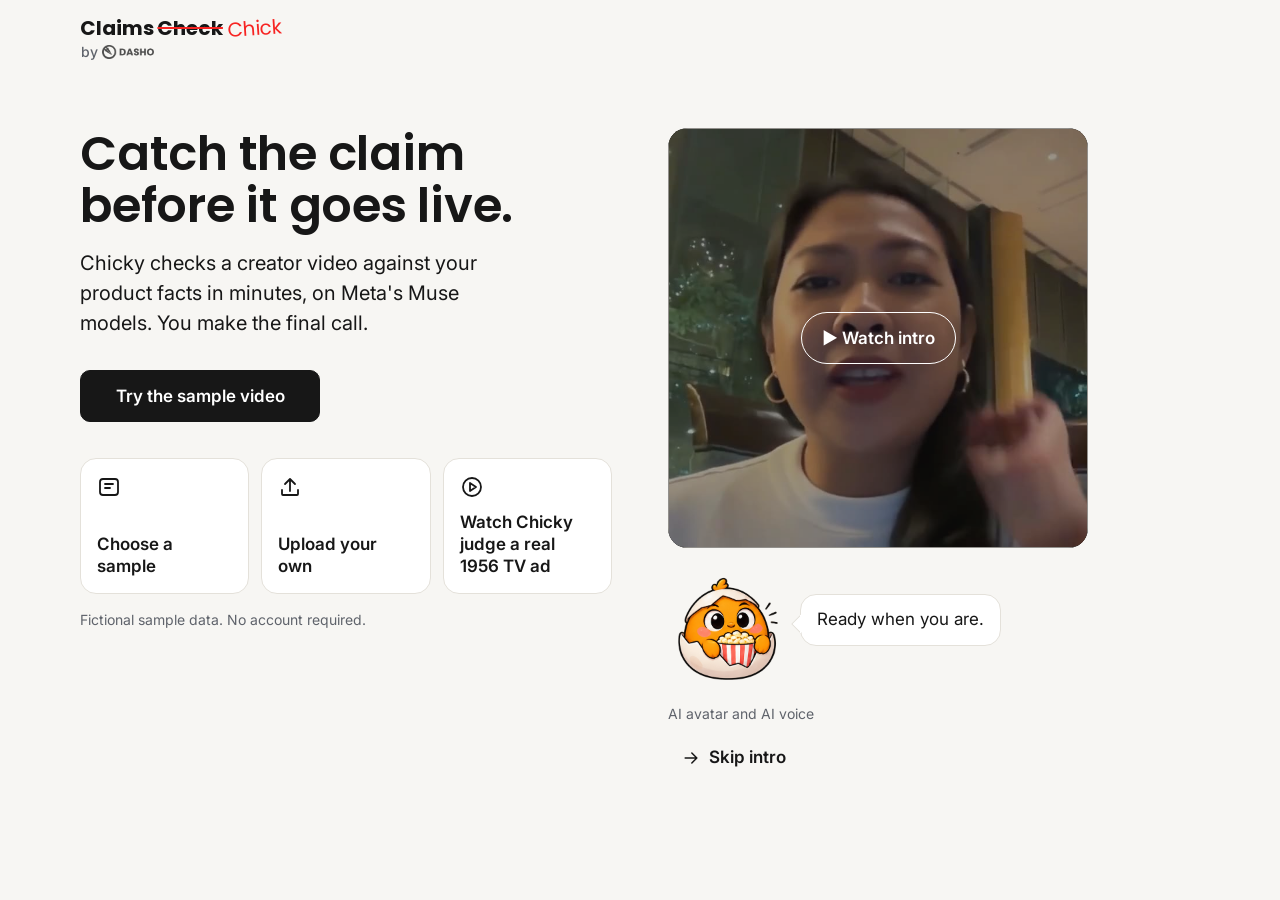
==== commit 060f132f: "UI round 8c (blocked autoplay): replay runs on a wall clock and catches up when the tab is throttled" ====
--- a/static/review.html
+++ b/static/review.html
@@ -471,6 +471,22 @@
 @media(max-width:760px){#checking-screen .checking-layout{grid-template-columns:minmax(0,1fr)!important}#checking-screen .theater{padding:12px 12px 0;border-radius:20px}#checking-screen .couch-stage{height:136px;margin-top:-16px}#couch{height:152px}.couch-bubble{left:auto;right:4px;top:4px;max-width:150px;font-size:14px;padding:8px 12px}.couch-bubble::before{display:none}#checking-screen #live-steps{grid-column:1!important;grid-row:2!important}}
 
 @media(min-width:761px){#checking-screen .theater #flow-video{max-width:600px;margin:0 auto!important}#checking-screen .couch-stage{height:180px}#couch{height:204px}}
+
+/* round 8b */
+#checking-screen #player{pointer-events:none}
+@media(max-width:760px){#checking-screen .couch-stage{justify-content:flex-start;padding-left:8px}.couch-bubble{left:auto!important;right:4px!important;top:24px!important;max-width:calc(100% - 184px)!important;min-width:120px}}
+
+/* round 8c */
+#watch-video:not(.hidden){position:absolute;left:50%;top:50%;transform:translate(-50%,-50%);z-index:4;display:inline-flex;align-items:center;gap:10px;min-height:52px;padding:0 22px;border-radius:999px;background:#fff;color:var(--ink);font-size:17px;font-weight:600;border:0;cursor:pointer}
+#watch-video svg{width:16px;height:16px;fill:var(--ink);flex:none}
+
+#watch-video:not(.hidden){white-space:nowrap;max-width:calc(100% - 24px)}
+@media(max-width:760px){#watch-video:not(.hidden){font-size:14px;min-height:44px;padding:0 16px}}
+
+#watch-video:not(.hidden){width:auto!important;height:auto!important;min-width:0!important;aspect-ratio:auto!important;border-radius:999px!important;padding:12px 20px!important;line-height:1.2!important;font-size:17px!important;text-align:left}
+@media(max-width:760px){#watch-video:not(.hidden){font-size:14px!important;padding:10px 16px!important}}
+
+#watch-video:not(.hidden){inset:auto!important;left:50%!important;top:50%!important;right:auto!important;bottom:auto!important}
 </style>
 </head>
 <body>
@@ -519,7 +535,7 @@
     <div class="left">
       <div class="vcol">
       <div class="m-video">
-        <div class="watch-layout"><div class="video" id="stage"><video id="player" playsinline preload="auto" controls class="hidden"></video><button type="button" class="watch-video hidden" id="watch-video">Watch with Chicky</button><div class="novideo" id="novideo">No video yet.</div><div class="lbox" id="lbox"><span id="lbox-tag"></span></div></div>
+        <div class="watch-layout"><div class="video" id="stage"><video id="player" playsinline preload="auto" controls class="hidden"></video><button type="button" class="watch-video hidden" id="watch-video"><svg aria-hidden="true" viewBox="0 0 16 16"><path d="M3 2l11 6-11 6z"/></svg>Tap to watch with Chicky</button><div class="novideo" id="novideo">No video yet.</div><div class="lbox" id="lbox"><span id="lbox-tag"></span></div></div>
           <aside class="mascot-wrap" aria-label="Chicky the Judge"><button type="button" class="bubble" id="reaction-bubble" aria-label="Open this review note"></button>
             <img class="mascot watching" id="mascot" src="/static/mascot/popcorn.webp" alt="Chicky the Judge, an orange chick in an eggshell">
             <button type="button" class="mute" id="mute" aria-label="Toggle sound" aria-pressed="false" data-sound-label="Sound on"><svg class="speaker-on" aria-hidden="true" viewBox="0 0 24 24"><path d="M4 10v4h4l5 4V6l-5 4H4z"/><path d="M16 9a5 5 0 0 1 0 6m2-9a9 9 0 0 1 0 12"/></svg><svg class="speaker-off" aria-hidden="true" viewBox="0 0 24 24"><path d="M4 10v4h4l5 4V6l-5 4H4z"/><path d="m17 9 5 6m0-6-5 6"/></svg><span class="visually-hidden">Sound on</span></button><p class="mascot-name">Chicky the Judge</p><p class="mascot-caption" title="Chicky"></p>
@@ -699,6 +715,7 @@
 let selectedPreset = PRESETS[2];
 let flowClaims = [], flowIndex = 0;
 function showScreen(id){
+  const pl=document.getElementById('player'); if(pl){ const chk=id==='checking-screen'; pl.controls=!chk; pl.loop=chk; if(chk){pl.muted=true; if(pl.paused&&pl.ended){pl.currentTime=0;} pl.play().catch(()=>{});} }
   $('#flow').classList.remove('hidden');
   document.querySelectorAll('.flow-screen').forEach(x => x.classList.toggle('hidden', x.id !== id));
   $('#details').classList.toggle('hidden', !['results-screen','claim-screen'].includes(id));
@@ -835,7 +852,7 @@
   if (videoUrl) { p.src = videoUrl; p.classList.remove('hidden'); $('#novideo').classList.add('hidden'); p.muted = replay ? soundMuted : (params.has('auto') || p.muted); }
   else { p.classList.add('hidden'); p.removeAttribute('src'); $('#novideo').classList.remove('hidden'); $('#novideo').textContent = 'Offline demo: no video file. Ledgerly AI is a made-up product.'; }
   updateReaction(0);
-  $$('#live-steps .live-step').forEach((x,i)=>{x.classList.toggle('is-active',i===0);x.classList.remove('is-done');});
+  S.stepDone=[false,false,false]; $$('#live-steps .live-step').forEach((x,i)=>{x.classList.toggle('is-active',i===0);x.classList.remove('is-done');});
   $('#run-label').textContent = `${replay ? 'Recorded sample' : config.provider.name === 'fixture' ? 'Sample check' : 'Live AI check'}, Reviewing ${clock(S.lastT)}`;
   showScreen('checking-screen'); moveVideo();
   status();
@@ -875,9 +892,12 @@
   showArt(run.art || {});
   startReplayVideo();
   const speed = +(params.get('speed') || 3), stop = +(params.get('stop') || 0);
-  let last = 0;
+  let last = 0, due = Date.now();
+  S.replayStart = Date.now();
   for (const event of run.trace) {
-    await new Promise(r => setTimeout(r, Math.min(2600, Math.max(160, (event.t - last) * 1000 / speed))));
+    due += Math.min(2600, Math.max(160, (event.t - last) * 1000 / speed));
+    // wall-clock schedule: if the tab was throttled, the loop catches up instead of waiting a full timer per step
+    while (Date.now() < due) await new Promise(r => setTimeout(r, Math.min(250, due - Date.now())));
     last = event.t;
     if (event.kind === 'start' && !event.duration) event.duration = run.duration;
     apply(event);
@@ -1071,7 +1091,7 @@
 /* ---------------- events ---------------- */
 function apply(e){
   if (e.t) { S.lastT = +e.t; status(); }
-  if (S.running) { const steps=$$('#live-steps .live-step'); const index=e.kind==='transcribed'?1:e.tool==='judge_claim'||e.tool==='extract_claims'||e.tool==='rewrite_line'?2:e.tool==='check_disclosure'?3:-1; if(index>=0) steps.forEach((x,i)=>{x.classList.toggle('is-done',i<index);x.classList.toggle('is-active',i===index);}); }
+  if (S.running) { const steps=$$('#live-steps .live-step'); S.stepDone=S.stepDone||[false,false,false]; if(e.kind==='transcribed') S.stepDone[0]=true; if(e.tool==='check_disclosure') S.stepDone[2]=true; if(e.tool==='judge_claim'||e.tool==='extract_claims'||e.tool==='rewrite_line') S.stepDone[0]=true; const act=S.stepDone.findIndex(d=>!d); steps.forEach((x,i)=>{x.classList.toggle('is-done',!!S.stepDone[i]);x.classList.toggle('is-active',i===act);}); }
   if (e.kind === 'art') { showArt(e); return; }
   if (e.kind === 'media_info') {
     applyMedia(e, e.video_url);
@@ -1333,9 +1353,9 @@
 (function(){
   const LINES={point:['Are you seeing this?','Wait. Did you hear that?'],magnifier:['Where is the proof?','Show me the source.'],shock:['They did NOT just say that.'],redcard:['No paid label. Red card.'],thumbs:['That one checks out.']};
   let last='back', lastNote=null;
-  const order=[]; const SEQ=['point','shock','magnifier','point'];
+  let discAt=0; const order=[]; const SEQ=['point','shock','magnifier','point'];
   function pick(note){
-    if(!note){ const end=document.getElementById('player'); const ended=S.videoEnded||(end&&end.ended); const miss=S.notes.some(n=>n.kind==='nodisclosure'); return (ended&&miss)?'redcard':'back'; }
+    if(!note){ const miss=S.notes.some(n=>n.kind==='nodisclosure'); if(miss&&!discAt) discAt=Date.now(); return (discAt&&Date.now()-discAt<6000)?'redcard':'back'; }
     if(note.kind==='nodisclosure') return 'redcard';
     if(note.kind==='verified'||note.kind==='disclosure'||note.claim?.status==='pass') return 'thumbs';
     if(!order.includes(note.n)) order.push(note.n);
@@ -1349,6 +1369,8 @@
     const key=note?note.n:null;
     const k2=key===null&&f==='redcard'?'end':key; if(k2!==lastNote){ lastNote=k2; if(f==='back'){ b.classList.remove('show'); } else { const L=LINES[f]; b.textContent=L[((note&&note.n)||0)%L.length]; b.classList.add('show'); } }
   };
+  document.addEventListener('click',ev=>{ const th=ev.target.closest&&ev.target.closest('#checking-screen .theater'); if(!th) return; const pl=document.getElementById('player'); if(pl&&pl.paused){ pl.muted=true; pl.play().then(()=>{const w=document.getElementById('watch-video'); if(w) w.classList.add('hidden');}).catch(()=>{}); } });
+  setInterval(()=>{ try{ const sc=document.getElementById('checking-screen'); if(sc&&!sc.classList.contains('hidden')){ const pl=document.getElementById('player'); const playing=pl&&!pl.paused&&pl.readyState>2; const dur=(pl&&pl.duration)||S.duration||25; const vt=playing?pl.currentTime:(((Date.now()-(S.replayStart||Date.now()))/1000)%dur); couchUpdate(vt); } }catch(e){} },500);
   if(typeof updateReaction==='function'){ const _u=updateReaction; updateReaction=function(time,imageMode){ _u(time,imageMode); try{couchUpdate(time)}catch(e){} }; }
 })();
 </script>
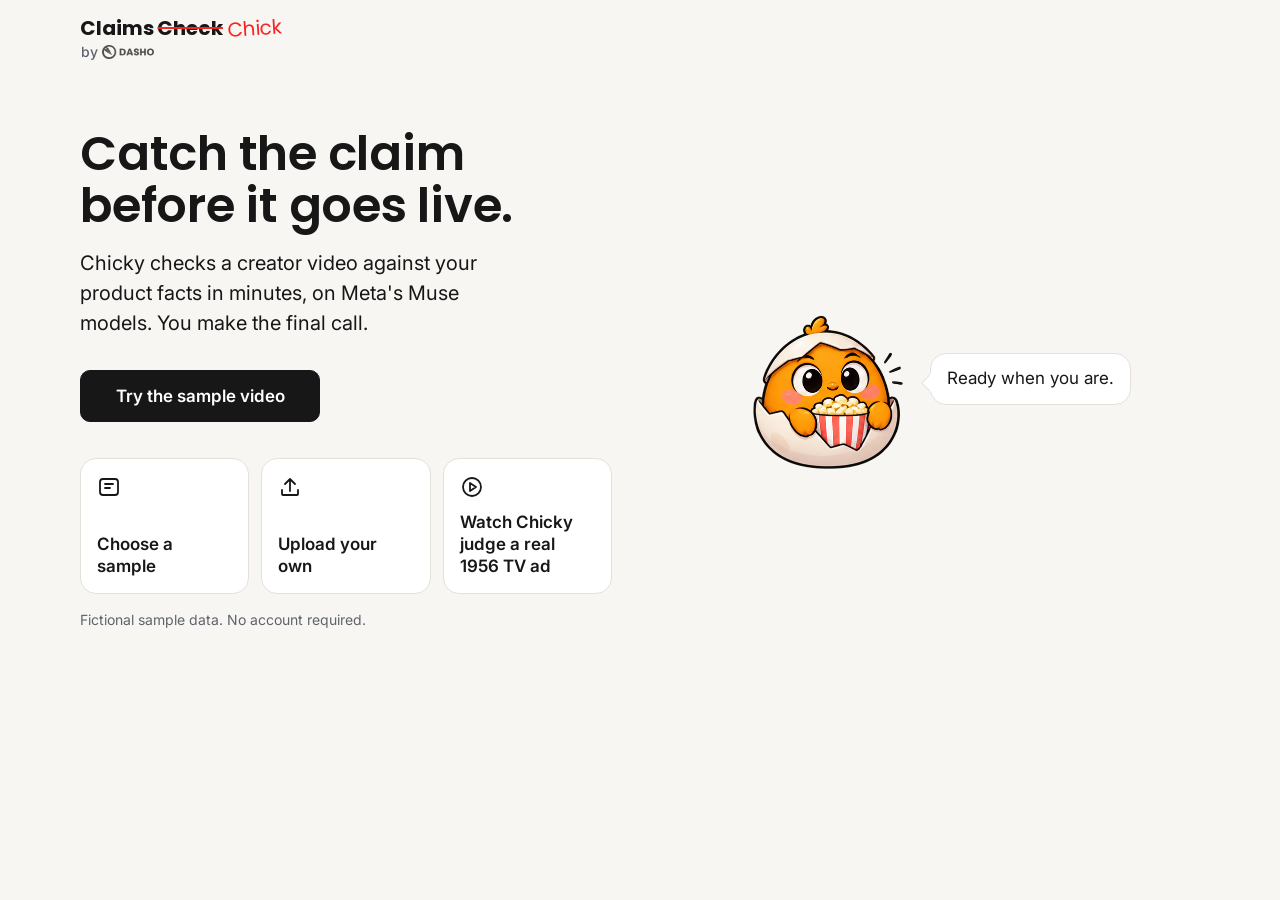
==== commit d5397ce5: "Remove intro clip from welcome screen" ====
--- a/static/review.html
+++ b/static/review.html
@@ -487,6 +487,8 @@
 @media(max-width:760px){#watch-video:not(.hidden){font-size:14px!important;padding:10px 16px!important}}
 
 #watch-video:not(.hidden){inset:auto!important;left:50%!important;top:50%!important;right:auto!important;bottom:auto!important}
+
+.flag-quote{display:block!important;-webkit-line-clamp:unset!important;overflow:visible!important}
 </style>
 </head>
 <body>
@@ -497,10 +499,10 @@
   </header>
   <p class="status muted" id="status"></p>
 
-  <section class="entry intro-mode" id="welcome"><div class="welcome-copy"><h1>Catch the claim before it goes live.</h1><p>Chicky checks a creator video against your product facts in minutes, on Meta's Muse models. You make the final call.</p></div>
-    <div class="welcome-preview"><div class="flow-video" id="welcome-video"><video id="intro-video" playsinline preload="none"></video><button type="button" class="intro-play" id="intro-play"><span class="play-chip">▶ Watch intro</span></button></div><div class="mascot-wrap intro-mascot" aria-label="Chicky the Judge"><img class="mascot welcome-chicky" id="intro-chicky" src="/static/mascot/popcorn.webp" alt="Chicky the Judge"><button type="button" class="bubble" id="intro-bubble">Ready when you are.</button></div><p class="intro-caption" id="intro-caption" aria-live="polite"></p><p class="intro-ai-label small muted" id="intro-ai-label"></p><button type="button" class="btn tertiary intro-skip" id="intro-skip"><svg aria-hidden="true" viewBox="0 0 24 24"><path d="M5 12h14M13 6l6 6-6 6"/></svg>Skip intro</button><video class="hidden" id="sample-preview" muted playsinline preload="metadata"></video></div>
+  <section class="entry" id="welcome"><div class="welcome-copy"><h1>Catch the claim before it goes live.</h1><p>Chicky checks a creator video against your product facts in minutes, on Meta's Muse models. You make the final call.</p></div>
+    <div class="welcome-preview"><div class="mascot-wrap intro-mascot" aria-label="Chicky the Judge"><img class="mascot welcome-chicky" id="intro-chicky" src="/static/mascot/popcorn.webp" alt="Chicky the Judge"><button type="button" class="bubble" id="intro-bubble">Ready when you are.</button></div><video class="hidden" id="sample-preview" muted playsinline preload="metadata"></video></div>
     <div class="entry-actions"><button type="button" class="btn" id="try-sample">Try the sample video</button>
-    <nav class="welcome-links"><button type="button" class="option-tile" id="choose-sample"><svg aria-hidden="true" viewBox="0 0 24 24"><rect x="3" y="4" width="18" height="16" rx="3"/><path d="M8 9h8M8 13h5"/></svg><span>Choose a sample<span class="visually-hidden">Choose another sample</span></span></button><button type="button" class="option-tile" id="upload-link"><svg aria-hidden="true" viewBox="0 0 24 24"><path d="M12 16V4m-5 5 5-5 5 5"/><path d="M4 15v4a1 1 0 0 0 1 1h14a1 1 0 0 0 1-1v-4"/></svg><span>Upload your own</span></button><button type="button" class="option-tile" id="welcome-replay"><svg aria-hidden="true" viewBox="0 0 24 24"><circle cx="12" cy="12" r="9"/><path d="m10 8 6 4-6 4z"/></svg><span>Watch Chicky judge a real 1956 TV ad</span></button><button type="button" class="btn tertiary intro-watch hidden" id="intro-watch"><svg aria-hidden="true" viewBox="0 0 24 24"><path d="m9 6 10 6-10 6z"/></svg>Watch intro</button></nav>
+    <nav class="welcome-links"><button type="button" class="option-tile" id="choose-sample"><svg aria-hidden="true" viewBox="0 0 24 24"><rect x="3" y="4" width="18" height="16" rx="3"/><path d="M8 9h8M8 13h5"/></svg><span>Choose a sample<span class="visually-hidden">Choose another sample</span></span></button><button type="button" class="option-tile" id="upload-link"><svg aria-hidden="true" viewBox="0 0 24 24"><path d="M12 16V4m-5 5 5-5 5 5"/><path d="M4 15v4a1 1 0 0 0 1 1h14a1 1 0 0 0 1-1v-4"/></svg><span>Upload your own</span></button><button type="button" class="option-tile" id="welcome-replay"><svg aria-hidden="true" viewBox="0 0 24 24"><circle cx="12" cy="12" r="9"/><path d="m10 8 6 4-6 4z"/></svg><span>Watch Chicky judge a real 1956 TV ad</span></button></nav>
     <p class="small">Fictional sample data. No account required.</p></div>
   </section>
   <section class="entry hidden" id="sample-picker"><h2>Choose a sample</h2><p>Three fictional brands. Three common claim risks.</p>
@@ -588,6 +590,7 @@
 const tc = t => { if (t === null || t === undefined || isNaN(t)) return '—'; const s = Math.round(t); return `${String(Math.floor(s / 60)).padStart(2, '0')}:${String(s % 60).padStart(2, '0')}`; };
 const params = new URLSearchParams(location.search);
 const INTRO_SEEN = 'claims-check-intro-seen';
+const introVideo = $('#intro-video');
 let introCues = [], introPlaying = false, introReacted = new Set();
 function rememberIntro(){ try { localStorage.setItem(INTRO_SEEN, '1'); } catch {} }
 function finishIntro(){ const video = $('#intro-video'); video.pause(); introPlaying = false; rememberIntro(); $('#welcome').classList.remove('intro-mode'); $('#intro-watch').classList.remove('hidden'); $('#intro-skip').classList.add('hidden'); $('#intro-caption').textContent = ''; $('#intro-bubble').textContent = 'Ready when you are.'; $('#intro-chicky').src = '/static/mascot/popcorn.webp'; }
@@ -605,6 +608,7 @@
   }
 }
 async function loadIntro(){
+  if (!introVideo) return;
   try { const response = await fetch('/static/intro/cues.json'); if (!response.ok) return; const cues = await response.json();
     introCues = cues.cues || []; const video = $('#intro-video'); video.src = cues.video; video.poster = cues.poster;
     $('#intro-ai-label').textContent = cues.ai_label || ''; $('#intro-ai-label').classList.toggle('hidden', !cues.ai_label);
@@ -613,9 +617,11 @@
     if (seen) { $('#welcome').classList.remove('intro-mode'); $('#intro-watch').classList.remove('hidden'); $('#intro-skip').classList.add('hidden'); }
   } catch { $('#welcome').classList.remove('intro-mode'); $('#intro-skip').classList.add('hidden'); }
 }
-$('#intro-play').addEventListener('click', async () => { introPlaying = true; introReacted.clear(); $('#intro-play').classList.add('hidden'); $('#intro-video').controls = true; try { await $('#intro-video').play(); } catch { introPlaying = false; $('#intro-play').classList.remove('hidden'); } });
-$('#intro-skip').addEventListener('click', finishIntro);
-$('#intro-watch').addEventListener('click', () => { $('#welcome').classList.add('intro-mode'); $('#intro-play').classList.remove('hidden'); $('#intro-video').controls = false; $('#intro-video').currentTime = 0; $('#intro-bubble').textContent = 'Ready when you are.'; $('#intro-caption').textContent = ''; introReacted.clear(); });
+if (introVideo){
+  $('#intro-play').addEventListener('click', async () => { introPlaying = true; introReacted.clear(); $('#intro-play').classList.add('hidden'); introVideo.controls = true; try { await introVideo.play(); } catch { introPlaying = false; $('#intro-play').classList.remove('hidden'); } });
+  $('#intro-skip').addEventListener('click', finishIntro);
+  $('#intro-watch').addEventListener('click', () => { $('#welcome').classList.add('intro-mode'); $('#intro-play').classList.remove('hidden'); introVideo.controls = false; introVideo.currentTime = 0; $('#intro-bubble').textContent = 'Ready when you are.'; $('#intro-caption').textContent = ''; introReacted.clear(); });
+}
 // where a note sits: a timecode for video, "Image N" for an image post, nothing for the caption
 const place = t => t === null || t === undefined ? '—' : document.body.classList.contains('layout-images') ? `Image ${Math.round(t)}` : tc(t);
 const clock = t => { const s = Math.max(0, Math.round(t || 0)); return `${Math.floor(s / 60)}:${String(s % 60).padStart(2, '0')}`; };
@@ -1338,7 +1344,7 @@
     g.font='700 38px Poppins, sans-serif';const words=('“'+q+'”').split(' ');let line='',L=[];for(const w of words){const tt=line?line+' '+w:w;if(g.measureText(tt).width>520&&line){L.push(line);line=w}else line=tt}if(line)L.push(line);L=L.slice(0,3);
     g.fillStyle='#171717';L.forEach((l,i)=>{const y=156+i*50;g.fillText(l,624,y)});const n=L.length;
     g.save();g.translate(640,156+n*50+36);g.rotate(-0.06);g.strokeStyle='#F72422';g.lineWidth=5;g.font='700 34px Poppins, sans-serif';const sw=g.measureText('NEEDS A FIX').width+48;g.strokeRect(0,0,sw,72);g.textAlign='center';g.textBaseline='middle';g.fillText('NEEDS A FIX',sw/2,37);g.textAlign='left';g.textBaseline='alphabetic';g.restore();
-    g.fillStyle='#171717';g.font='400 26px Inter, sans-serif';g.fillText(sent.length+' lines flagged, each with its source',624,156+n*50+160);
+    g.fillStyle='#171717';g.font='400 26px Inter, sans-serif';const nl=sent.filter(l=>!String(l.original).startsWith('No paid')).length+((S.replayDecision&&S.replayDecision.kept)||[]).length, nolabel=sent.some(l=>String(l.original).startsWith('No paid')); g.fillText(nl+' risky lines'+(nolabel?' and no paid label':''),624,156+n*50+156); g.fillStyle='#5F636B'; g.fillText('Each one with its source',624,156+n*50+194);
     const img=new Image();img.src='/static/mascot/prop-magnifier.webp';await img.decode().catch(()=>{});try{g.drawImage(img,1010,470,150,150)}catch(e){}
     g.fillStyle='#171717';g.font='700 28px Poppins, sans-serif';g.fillText('Claims Check',56,560);g.fillStyle='#5F636B';g.font='400 22px Inter, sans-serif';g.fillText('by Dasho. Built on Meta Muse models.',56,598);
     return c;
